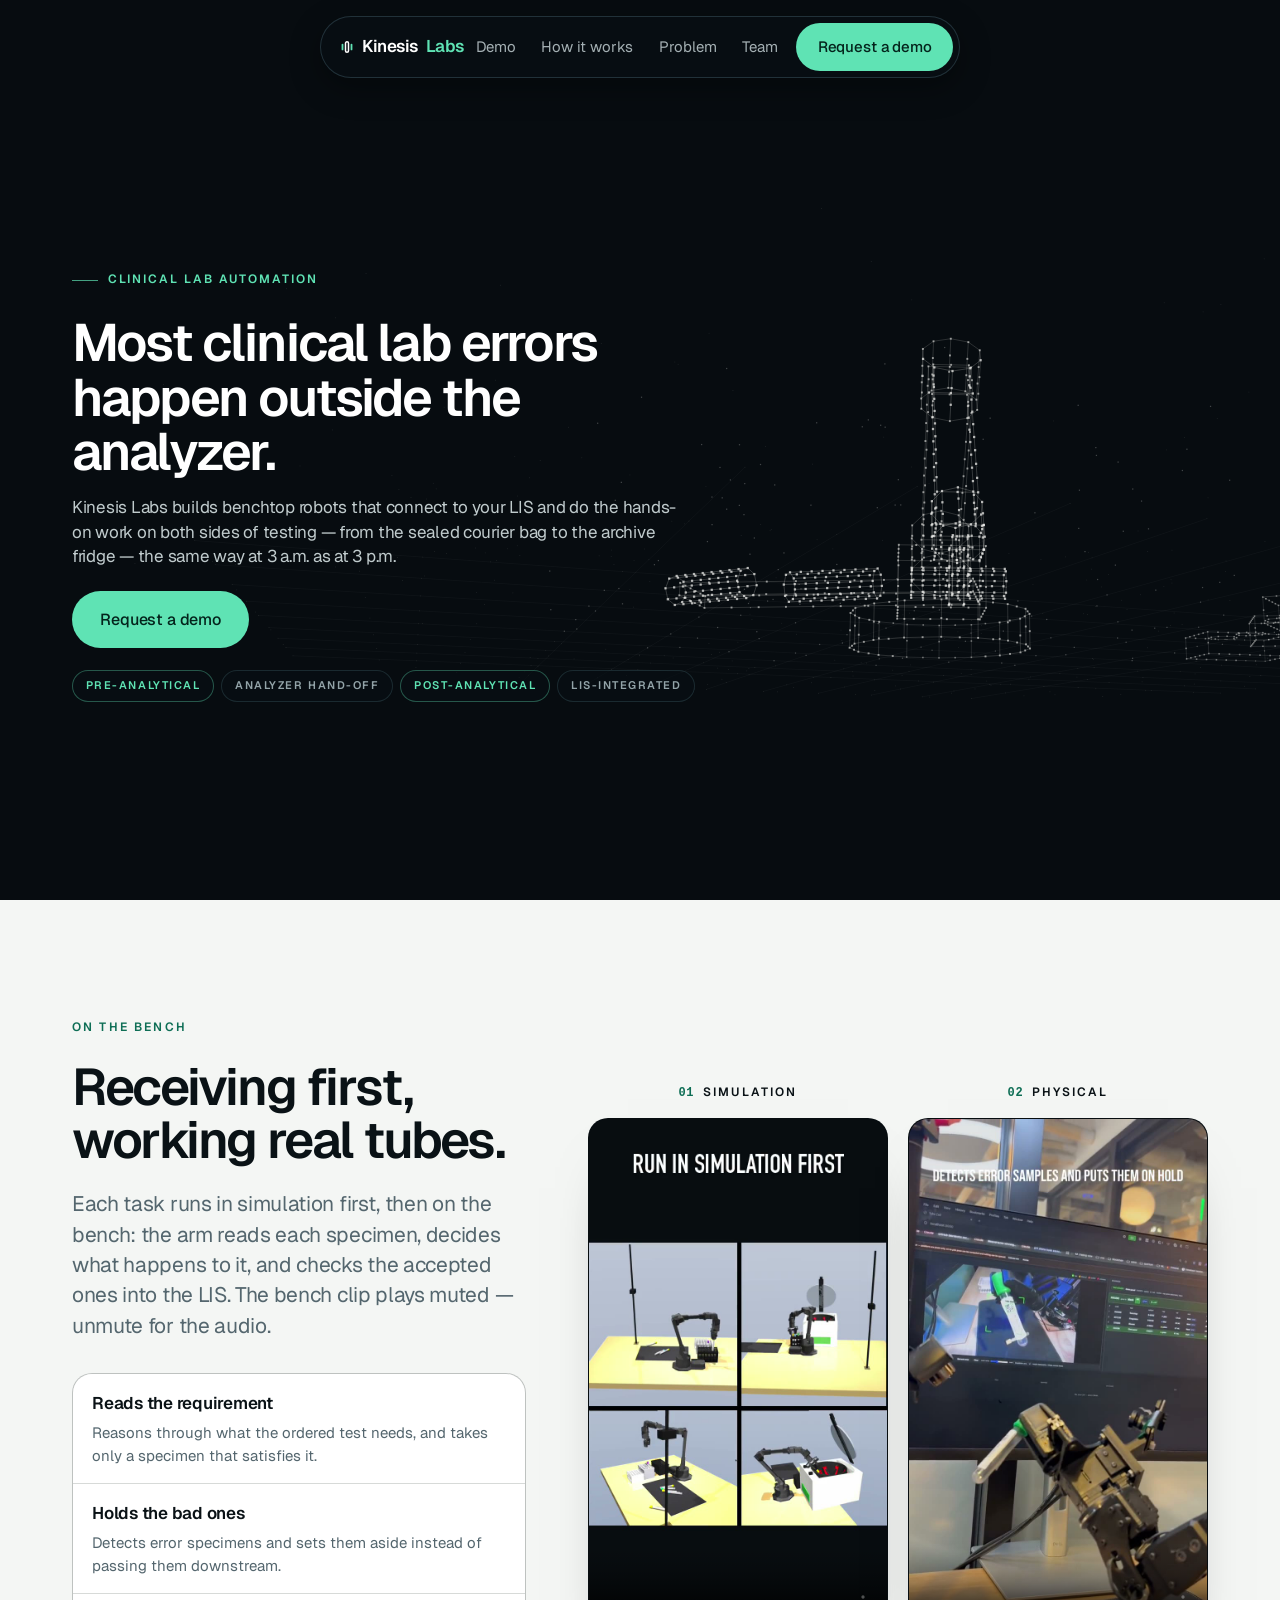
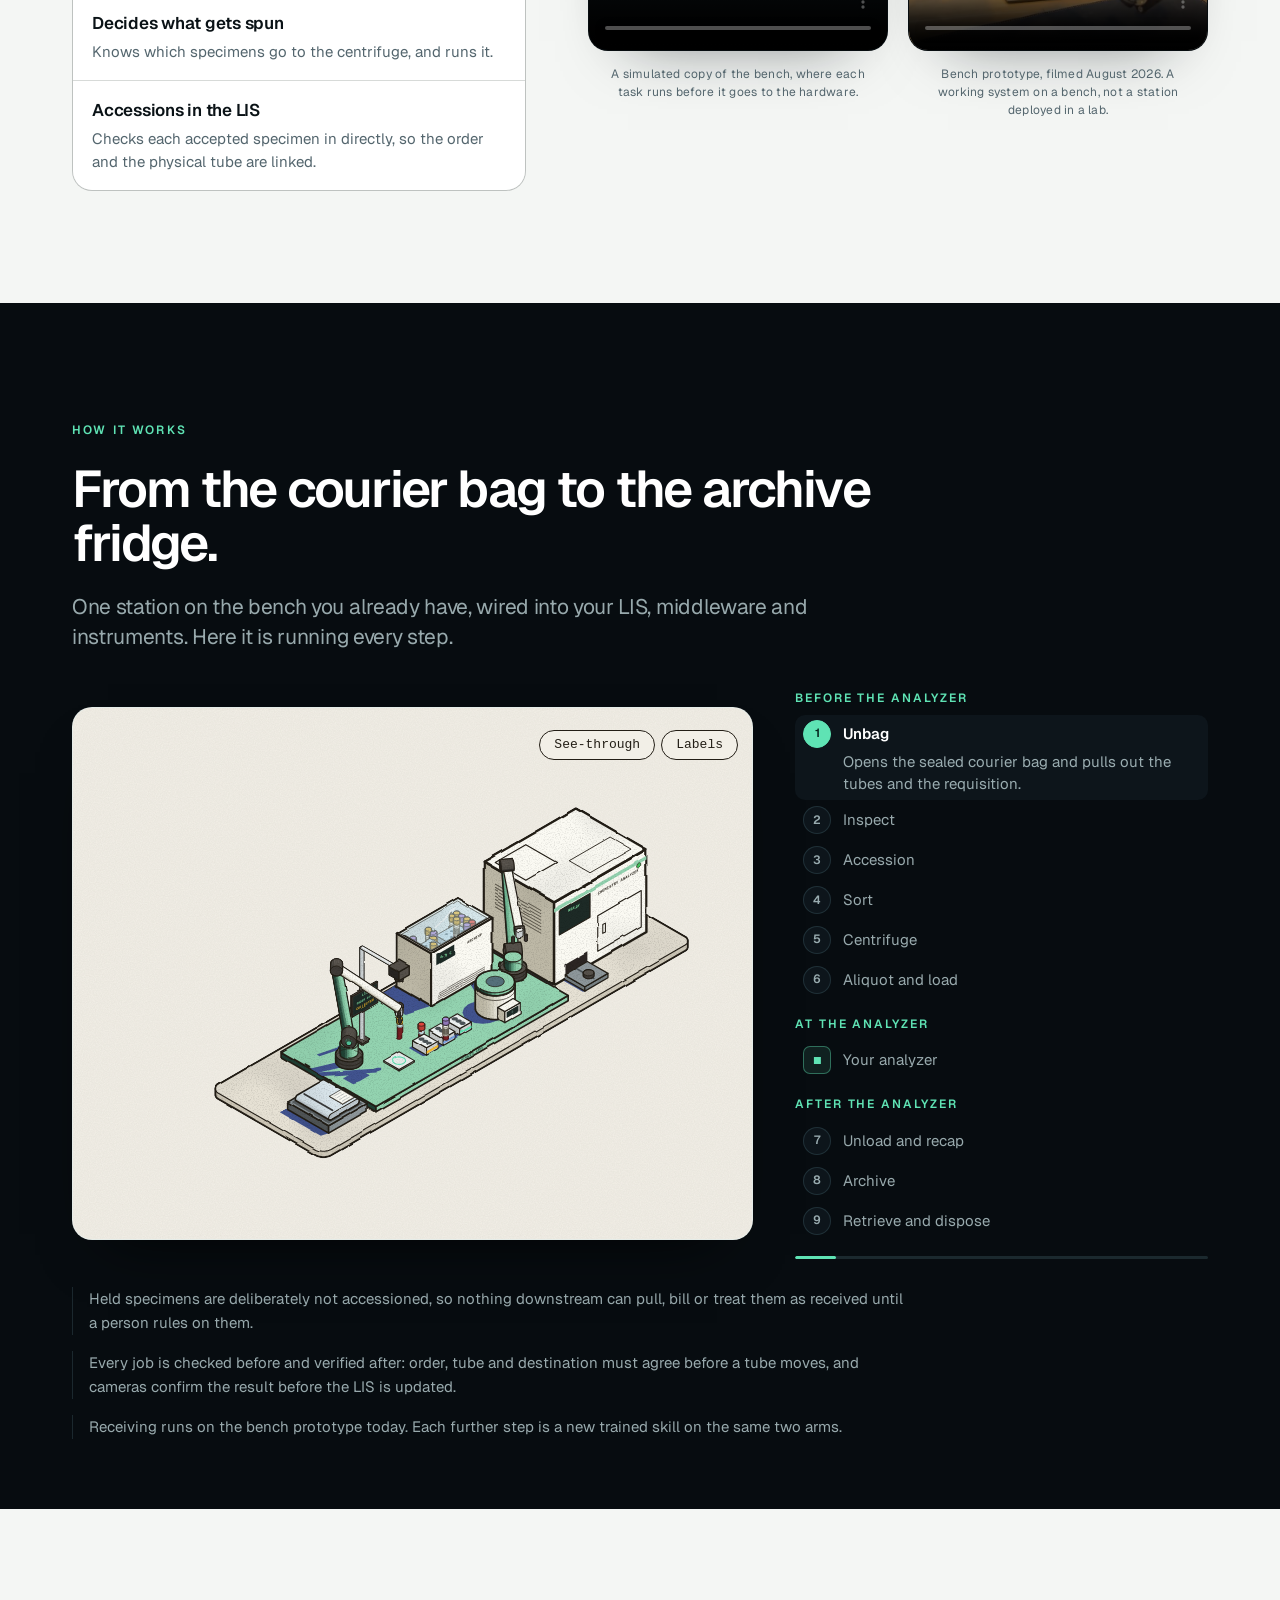
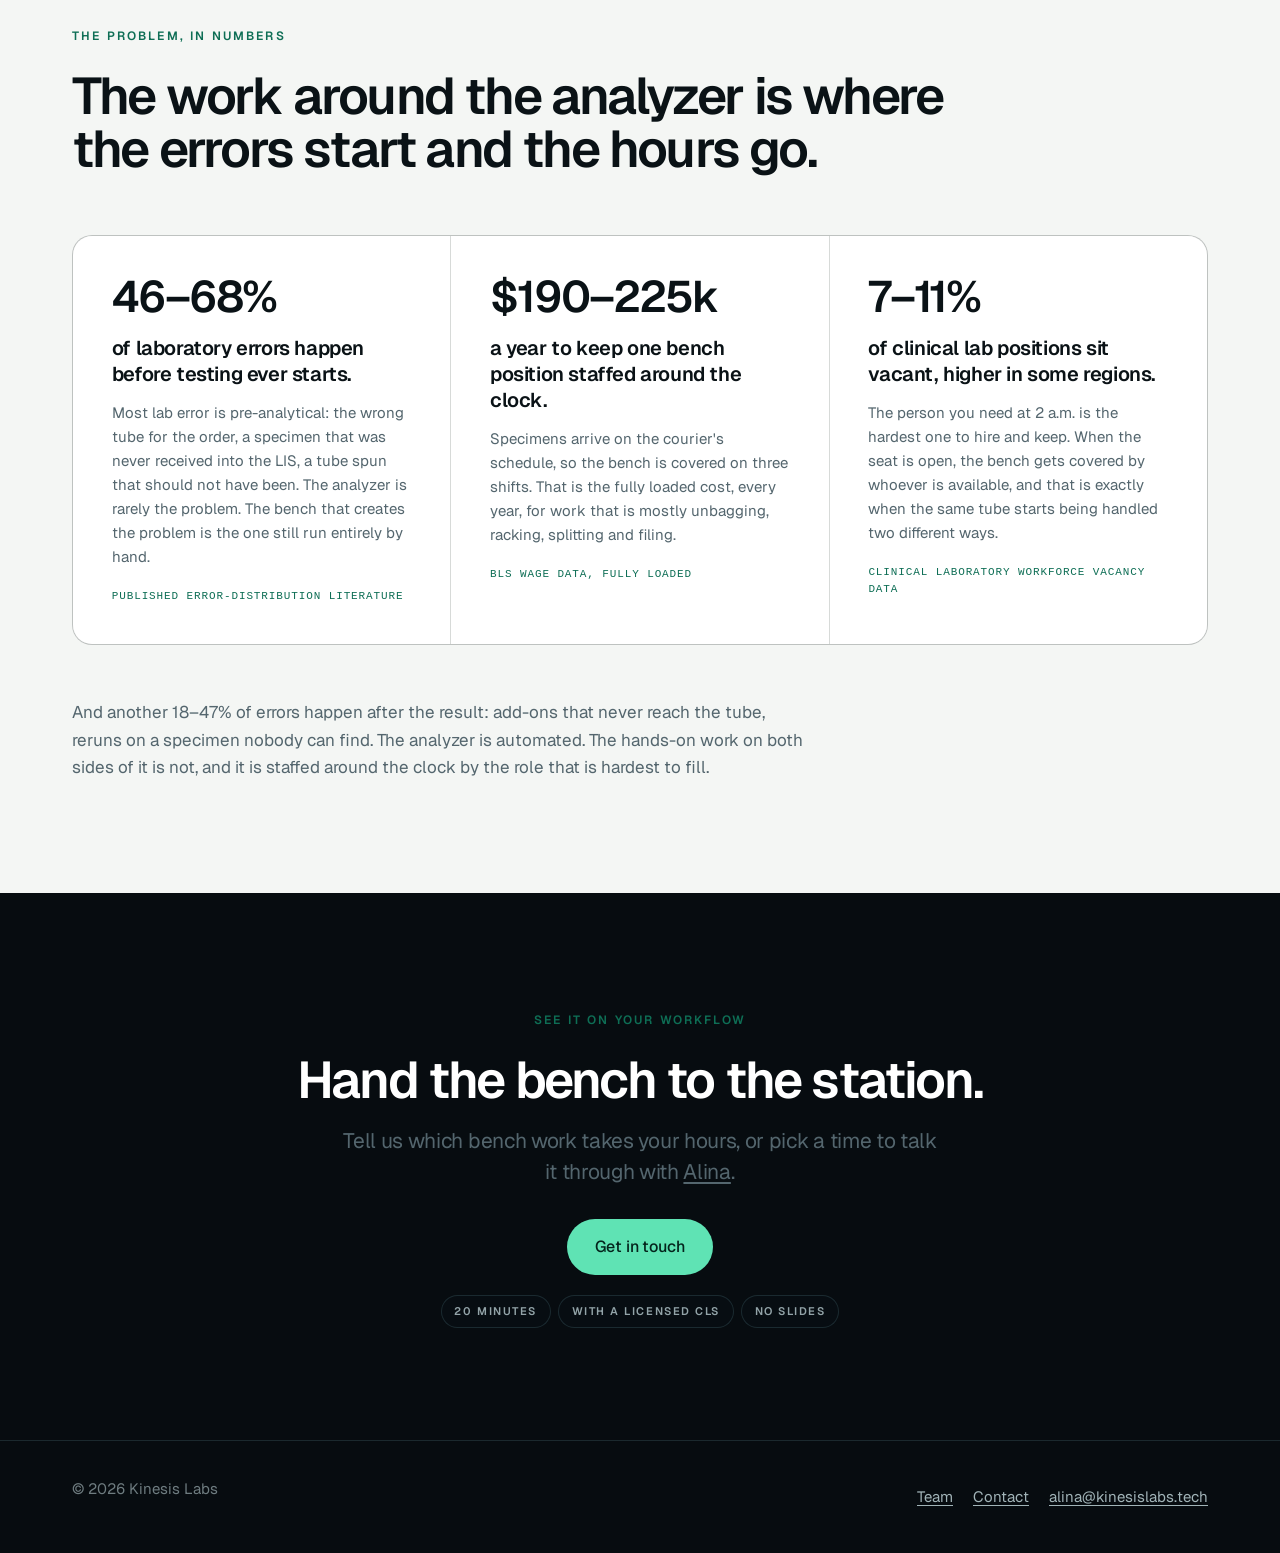
==== index.html @ bb9045fe "Alternate black and white: Demo on white, How it works on black with dark step track and list Co-Aut" ====
<!doctype html>
<html lang="en">
<head>
<meta charset="utf-8">
<meta name="viewport" content="width=device-width, initial-scale=1">
<title>Kinesis Labs — clinical lab automation, before and after the analyzer</title>
<meta name="description" content="Benchtop robots that connect to your LIS and do the hands-on work before and after the analyzer, from the courier bag to the archive fridge.">
<link rel="preconnect" href="https://fonts.googleapis.com">
<link rel="preconnect" href="https://fonts.gstatic.com" crossorigin>
<link rel="icon" href="assets/favicon.svg" type="image/svg+xml">
<link rel="canonical" href="https://kinesislabs.tech/">
<meta name="robots" content="index,follow,max-image-preview:large">
<meta name="theme-color" content="#070C10">
<meta property="og:type" content="website">
<meta property="og:site_name" content="Kinesis Labs">
<meta property="og:locale" content="en_US">
<meta property="og:url" content="https://kinesislabs.tech/">
<meta property="og:title" content="Kinesis Labs — clinical lab automation, before and after the analyzer">
<meta property="og:description" content="Benchtop robots that connect to your LIS and do the hands-on work before and after the analyzer, from the courier bag to the archive fridge.">
<meta property="og:image" content="https://kinesislabs.tech/assets/og-image.png">
<meta property="og:image:width" content="1200">
<meta property="og:image:height" content="630">
<meta property="og:image:alt" content="Kinesis Labs — most clinical lab errors happen before the analyzer">
<meta name="twitter:card" content="summary_large_image">
<meta name="twitter:title" content="Kinesis Labs — clinical lab automation, before and after the analyzer">
<meta name="twitter:description" content="Benchtop robots that connect to your LIS and do the hands-on work before and after the analyzer, from the courier bag to the archive fridge.">
<meta name="twitter:image" content="https://kinesislabs.tech/assets/og-image.png">
<link rel="apple-touch-icon" href="assets/icon-512.png">
<link rel="stylesheet" href="https://fonts.googleapis.com/css2?family=Geist:wght@400;500;600;700&family=Inter:wght@400;500;600&display=swap">
<link rel="stylesheet" href="assets/site.css?v=55">
<script type="application/ld+json">
{
  "@context": "https://schema.org",
  "@graph": [
    {
      "@type": "Organization",
      "@id": "https://kinesislabs.tech/#organization",
      "name": "Kinesis Labs",
      "url": "https://kinesislabs.tech/",
      "logo": {
        "@type": "ImageObject",
        "url": "https://kinesislabs.tech/assets/icon-512.png",
        "width": 512,
        "height": 512
      },
      "email": "alina@kinesislabs.tech",
      "description": "Kinesis Labs builds benchtop robots that connect to a clinical lab's LIS and automate the pre-analytical and post-analytical work around testing.",
      "knowsAbout": [
        "clinical laboratory automation",
        "specimen receiving",
        "pre-analytical automation",
        "post-analytical automation",
        "pre-analytical error",
        "laboratory robotics"
      ]
    },
    {
      "@type": "WebSite",
      "@id": "https://kinesislabs.tech/#website",
      "url": "https://kinesislabs.tech/",
      "name": "Kinesis Labs",
      "inLanguage": "en",
      "publisher": {
        "@id": "https://kinesislabs.tech/#organization"
      }
    },
    {
      "@type": "Service",
      "name": "Clinical lab bench automation",
      "serviceType": "Clinical laboratory automation",
      "provider": {
        "@id": "https://kinesislabs.tech/#organization"
      },
      "description": "A benchtop station that receives, inspects, accessions, sorts, spins and aliquots specimens before testing, and unloads, recaps, archives and retrieves them after it."
    }
  ]
}
</script>
</head>
<body>
<a class="skip" href="#main">Skip to main content</a>

<nav class="nav" aria-label="Main navigation">
  <a class="mark" href="#top">
    <svg class="glyph" viewBox="0 0 16 16" aria-hidden="true"><rect x="6.5" y="2.8" width="3" height="10.4" rx="1.5" fill="none" stroke="currentColor" stroke-width="1.5"/><path d="M3.5 5.6v4.8M12.5 5.6v4.8" stroke="#5FE3B4" stroke-width="1.8" stroke-linecap="round"/></svg>
    <b>Kinesis</b><span>Labs</span>
  </a>
  <span class="nav-links">
    <a href="#demo">Demo</a>
    <a href="#station">How it works</a>
    <a href="#problem">Problem</a>
    <a href="team.html">Team</a>
  </span>
  <a class="btn btn--mint" href="contact.html">Request a demo</a>
</nav>

<canvas id="mesh" class="page-mesh" aria-hidden="true"></canvas>
<canvas id="mesh-front" class="page-mesh-front" aria-hidden="true"></canvas>

<main id="main">

<!-- Hero -->
<section class="hero" id="top" aria-labelledby="hero-h" data-mesh="0.78 0.47 1.00 1.00">
  <div class="hero-stage">
  <div class="wrap hero-grid">
   <div class="hero-copy">
    <p class="eyebrow">Clinical lab automation</p>
    <h1 id="hero-h">Most clinical lab errors happen outside the analyzer.</h1>
    <p class="lead">Kinesis Labs builds benchtop robots that connect to your LIS and do the hands-on work on both sides of testing &mdash; from the sealed courier bag to the archive fridge &mdash; the same way at 3 a.m. as at 3 p.m.</p>
    <div class="hero-actions">
      <a class="btn btn--mint btn--lg" href="contact.html">Request a demo</a>
    </div>
    <ul class="chips" aria-label="What the station covers">
      <li class="chip--on">Pre-analytical</li>
      <li>Analyzer hand-off</li>
      <li class="chip--on">Post-analytical</li>
      <li>LIS-integrated</li>
    </ul>
   </div>
  </div>
  </div>
</section>

<!-- Bench demo -->
<section class="sec" id="demo" aria-labelledby="demo-h" data-mesh="0.52 0.88 0.55 0">
  <div class="wrap demo-grid">
    <div class="demo-copy">
      <p class="label">On the bench</p>
      <h2 id="demo-h">Receiving first, working real tubes.</h2>
      <p class="lead">Each task runs in simulation first, then on the bench: the arm reads each specimen, decides what happens to it, and checks the accepted ones into the LIS. The bench clip plays muted &mdash; unmute for the audio.</p>
      <ul class="demo-list">
        <li><b>Reads the requirement</b><span>Reasons through what the ordered test needs, and takes only a specimen that satisfies it.</span></li>
        <li><b>Holds the bad ones</b><span>Detects error specimens and sets them aside instead of passing them downstream.</span></li>
        <li><b>Decides what gets spun</b><span>Knows which specimens go to the centrifuge, and runs it.</span></li>
        <li><b>Accessions in the LIS</b><span>Checks each accepted specimen in directly, so the order and the physical tube are linked.</span></li>
      </ul>
    </div>
    <div class="demo-pair">
      <figure class="demo-video">
        <p class="demo-step"><span>01</span>Simulation</p>
        <video controls autoplay muted loop playsinline preload="metadata"
               poster="assets/sim-demo-poster.jpg"
               aria-label="The receiving task running in simulation, seen from four camera angles">
          <source src="assets/sim-demo.mp4" type="video/mp4">
          Your browser does not support embedded video.
        </video>
        <figcaption>A simulated copy of the bench, where each task runs before it goes to the hardware.</figcaption>
      </figure>
      <figure class="demo-video">
        <p class="demo-step"><span>02</span>Physical</p>
        <video controls autoplay muted loop playsinline preload="metadata"
               poster="assets/sample-receipt-poster.jpg"
               aria-label="Bench demonstration of the receiving prototype handling blood tubes">
          <source src="assets/sample-receipt-demo.mp4?v=2" type="video/mp4">
          Your browser does not support embedded video.
        </video>
        <figcaption>Bench prototype, filmed August 2026. A working system on a bench, not a station deployed in a lab.</figcaption>
      </figure>
    </div>
  </div>
</section>

<!-- How it works: the bench animation plays every step by itself, and the step list beside it follows. -->
<section class="sec dark how" id="station" aria-labelledby="station-h" data-mesh="0.52 0.92 0.5 0">
  <div class="wrap">
    <div class="head">
      <p class="label">How it works</p>
      <h2 id="station-h">From the courier bag to the archive fridge.</h2>
      <p class="lead">One station on the bench you already have, wired into your LIS, middleware and instruments. Here it is running every step.</p>
    </div>
  </div>
  <div class="how-run">
    <div class="how-stick">
      <div class="wrap how-grid">
        <div class="how-left">
        <div class="twin-frame">
          <iframe src="twin.html?embed=scroll&amp;v=15" scrolling="no" title="Animated clinical bench: the station working one tube through every step"></iframe>
        </div>
        <div class="jt">
          <div class="jt-phases" aria-hidden="true"><span class="jt-ph-pre">Before the analyzer</span><span class="jt-ph-an">Analyzer</span><span class="jt-ph-post">After</span></div>
          <div class="jt-rail">
            <ol class="jt-track">
              <li class="jt-step" data-phase="Before the analyzer" data-n="1"><button type="button"><span class="jt-dot">1</span><span class="jt-name">Unbag</span></button><span class="jt-desc" hidden>Opens the sealed courier bag and pulls out the tubes and the requisition.</span></li>
              <li class="jt-step" data-phase="Before the analyzer" data-n="2"><button type="button"><span class="jt-dot">2</span><span class="jt-name">Inspect</span></button><span class="jt-desc" hidden>Reads label, tube type, fill and integrity, and flags any conflict with the order.</span></li>
              <li class="jt-step" data-phase="Before the analyzer" data-n="3"><button type="button"><span class="jt-dot">3</span><span class="jt-name">Accession</span></button><span class="jt-desc" hidden>Checks each accepted tube into the LIS, linked to its order.</span></li>
              <li class="jt-step" data-phase="Before the analyzer" data-n="4"><button type="button"><span class="jt-dot">4</span><span class="jt-name">Sort</span></button><span class="jt-desc" hidden>Routes to spin, no-spin or hold. Held tubes wait for a person.</span></li>
              <li class="jt-step" data-phase="Before the analyzer" data-n="5"><button type="button"><span class="jt-dot">5</span><span class="jt-name">Centrifuge</span></button><span class="jt-desc" hidden>Balances the rack, runs the right protocol, unloads when it stops.</span></li>
              <li class="jt-step" data-phase="Before the analyzer" data-n="6"><button type="button"><span class="jt-dot">6</span><span class="jt-name">Aliquot and load</span></button><span class="jt-desc" hidden>Decaps, splits primaries into labelled daughter tubes and loads analyzer racks.</span></li>
              <li class="jt-step jt-hub" data-phase="At the analyzer" data-n=""><button type="button"><span class="jt-dot"><svg viewBox="0 0 20 20" aria-hidden="true"><rect x="3" y="4" width="14" height="12" rx="2.5" fill="none" stroke="currentColor" stroke-width="1.6"/><path d="M6.5 8v4M10 8v4M13.5 8v4" stroke="currentColor" stroke-width="1.6" stroke-linecap="round"/></svg></span><span class="jt-name">Your analyzer</span></button><span class="jt-desc" hidden>Stays exactly as it is. Loaded in the order your middleware expects.</span></li>
              <li class="jt-step" data-phase="After the analyzer" data-n="7"><button type="button"><span class="jt-dot">7</span><span class="jt-name">Unload and recap</span></button><span class="jt-desc" hidden>Pulls racks the moment results release and closes every tube.</span></li>
              <li class="jt-step" data-phase="After the analyzer" data-n="8"><button type="button"><span class="jt-dot">8</span><span class="jt-name">Archive</span></button><span class="jt-desc" hidden>Stores each tube in indexed fridge racks, its position written to the LIS.</span></li>
              <li class="jt-step" data-phase="After the analyzer" data-n="9"><button type="button"><span class="jt-dot">9</span><span class="jt-name">Retrieve and dispose</span></button><span class="jt-desc" hidden>Finds any tube for an add-on or rerun, and clears expired ones by policy.</span></li>
            </ol>
            <span class="jt-tube" aria-hidden="true"></span>
          </div>
          <p class="jt-cap" aria-live="polite"><span class="jt-cap-k"></span><span class="jt-cap-t"></span><span class="jt-cap-d"></span></p>
        </div>
        </div>
        <div class="how-steps">
          <ol class="sl">
            <li class="sl-label">Before the analyzer</li>
            <li class="sl-step"><button type="button"><span class="sl-n">1</span><span class="sl-name">Unbag</span><span class="sl-desc">Opens the sealed courier bag and pulls out the tubes and the requisition.</span></button></li>
            <li class="sl-step"><button type="button"><span class="sl-n">2</span><span class="sl-name">Inspect</span><span class="sl-desc">Reads label, tube type, fill and integrity, and flags any conflict with the order.</span></button></li>
            <li class="sl-step"><button type="button"><span class="sl-n">3</span><span class="sl-name">Accession</span><span class="sl-desc">Checks each accepted tube into the LIS, linked to its order.</span></button></li>
            <li class="sl-step"><button type="button"><span class="sl-n">4</span><span class="sl-name">Sort</span><span class="sl-desc">Routes to spin, no-spin or hold. Held tubes wait for a person.</span></button></li>
            <li class="sl-step"><button type="button"><span class="sl-n">5</span><span class="sl-name">Centrifuge</span><span class="sl-desc">Balances the rack, runs the right protocol, unloads when it stops.</span></button></li>
            <li class="sl-step"><button type="button"><span class="sl-n">6</span><span class="sl-name">Aliquot and load</span><span class="sl-desc">Decaps, splits primaries into labelled daughter tubes and loads analyzer racks.</span></button></li>
            <li class="sl-label">At the analyzer</li>
            <li class="sl-step sl-hub"><button type="button"><span class="sl-n">&#9632;</span><span class="sl-name">Your analyzer</span><span class="sl-desc">Stays exactly as it is. Loaded in the order your middleware expects.</span></button></li>
            <li class="sl-label">After the analyzer</li>
            <li class="sl-step"><button type="button"><span class="sl-n">7</span><span class="sl-name">Unload and recap</span><span class="sl-desc">Pulls racks the moment results release and closes every tube.</span></button></li>
            <li class="sl-step"><button type="button"><span class="sl-n">8</span><span class="sl-name">Archive</span><span class="sl-desc">Stores each tube in indexed fridge racks, its position written to the LIS.</span></button></li>
            <li class="sl-step"><button type="button"><span class="sl-n">9</span><span class="sl-name">Retrieve and dispose</span><span class="sl-desc">Finds any tube for an add-on or rerun, and clears expired ones by policy.</span></button></li>
          </ol>
          <div class="how-bar" aria-hidden="true"><i></i></div>
        </div>
      </div>
    </div>
  </div>
  <div class="wrap how-after">
    <div class="notes">
      <p>Held specimens are deliberately not accessioned, so nothing downstream can pull, bill or treat them as received until a person rules on them.</p>
      <p>Every job is checked before and verified after: order, tube and destination must agree before a tube moves, and cameras confirm the result before the LIS is updated.</p>
      <p>Receiving runs on the bench prototype today. Each further step is a new trained skill on the same two arms.</p>
    </div>
  </div>
</section>

<!-- 1. The problem, in numbers -->
<section class="sec" id="problem" aria-labelledby="problem-h" data-mesh="0.78 0.40 0.65 0.60">
  <div class="wrap">
    <div class="head">
      <p class="label">The problem, in numbers</p>
      <h2 id="problem-h">The work around the analyzer is where the errors start and the hours go.</h2>
    </div>

    <dl class="stats">
      <div class="stat">
        <dt>46&ndash;68%</dt>
        <dd>
          <p class="means">of laboratory errors happen before testing ever starts.</p>
          <p class="why">Most lab error is pre-analytical: the wrong tube for the order, a specimen that was never received into the LIS, a tube spun that should not have been. The analyzer is rarely the problem. The bench that creates the problem is the one still run entirely by hand.</p>
          <span class="src">Published error-distribution literature</span>
        </dd>
      </div>
      <div class="stat">
        <dt>$190&ndash;225k</dt>
        <dd>
          <p class="means">a year to keep one bench position staffed around the clock.</p>
          <p class="why">Specimens arrive on the courier's schedule, so the bench is covered on three shifts. That is the fully loaded cost, every year, for work that is mostly unbagging, racking, splitting and filing.</p>
          <span class="src">BLS wage data, fully loaded</span>
        </dd>
      </div>
      <div class="stat">
        <dt>7&ndash;11%</dt>
        <dd>
          <p class="means">of clinical lab positions sit vacant, higher in some regions.</p>
          <p class="why">The person you need at 2 a.m. is the hardest one to hire and keep. When the seat is open, the bench gets covered by whoever is available, and that is exactly when the same tube starts being handled two different ways.</p>
          <span class="src">Clinical laboratory workforce vacancy data</span>
        </dd>
      </div>
    </dl>

    <div class="stats-prose">
      <p>And another 18&ndash;47% of errors happen after the result: add-ons that never reach the tube, reruns on a specimen nobody can find. The analyzer is automated. The hands-on work on both sides of it is not, and it is staffed around the clock by the role that is hardest to fill.</p>
    </div>
  </div>
</section>

<!-- Closing CTA -->
<section class="sec cta" id="contact" aria-labelledby="cta-h" data-mesh="0.88 0.72 0.55 0.40">
  <div class="wrap">
    <p class="label">See it on your workflow</p>
    <h2 id="cta-h">Hand the bench to the station.</h2>
    <p class="lead" style="margin:1.25rem auto 0;max-width:38rem">Tell us which bench work takes your hours, or pick a time to talk it through with <a href="team.html">Alina</a>.</p>
    <a class="btn btn--mint btn--lg" href="contact.html">Get in touch</a>
    <ul class="chips chips--center" aria-label="What the call is">
      <li>20 minutes</li>
      <li>With a licensed CLS</li>
      <li>No slides</li>
    </ul>
  </div>
</section>

</main>

<footer class="foot" data-mesh="0.88 0.72 0.55 0.40">
  <div class="wrap">
    <p>&copy; 2026 Kinesis Labs</p>
    <p class="foot-links"><a href="team.html">Team</a><a href="contact.html">Contact</a><a href="mailto:alina@kinesislabs.tech">alina@kinesislabs.tech</a></p>
  </div>
</footer>

<script>
/* Background animation: a wireframe receiving station, drawn on canvas.
 *
 * No dependencies and no build step, same as the rest of this file. A small 3D
 * renderer draws the arm as a point cloud and runs one pick-and-place cycle per
 * tube: lift it off the input tray, stand it upright, seat it in the spin,
 * no-spin or hold rack.
 *
 * Scrubbed by scroll, over the whole document, so the machine keeps working the
 * length of the page. Drag back up and the station runs in reverse and un-seats
 * the tubes.
 *
 * It sits BEHIND the page. That is not incidental: body is ink and the
 * ink-coloured sections are transparent, so the machine shows through them, while
 * a paper section paints straight over it. It is therefore structurally unable to
 * land on the demo video or a paragraph of body copy. See the README before
 * making a light section transparent.
 *
 * Where it sits in each section is markup, not code -- see data-mesh and
 * placement() below.
 *
 * The arm runs on inverse kinematics rather than hand-keyed joint angles. The
 * cycle is written as a path of tool-tip targets and the joints are solved to
 * hit them, which is what lets a tube be grasped and released without a jump:
 * at the grasp frame the gripper is exactly on the tube by construction, so
 * parenting it to the wrist is seamless.
 */
(function () {
  'use strict';

  var cv = document.getElementById('mesh');
  if (!cv || !cv.getContext) return;
  var ctx = cv.getContext('2d');

  /* A second canvas, in front of the page. The one behind can only be seen
     through the ink sections; a paper section paints over it. So the paper
     sections get the machine drawn on top instead, in dark ink and far fainter
     -- a watermark rather than a subject, which is the only way it can sit over
     body copy without being in the way. Clipped to those sections exactly, so
     nothing of it strays onto an ink one. */
  var cvF = document.getElementById('mesh-front');
  var ctxF = cvF && cvF.getContext ? cvF.getContext('2d') : null;
  var tgt = ctx;                      // which context the paint helpers write to
  var reduce = window.matchMedia('(prefers-reduced-motion: reduce)').matches;

  var W = 0, H = 0, DPR = 1;

  /* ---------------------------------------------------------------- matrices
   * Row-major 4x4, translation in the last column. p' = M p.
   */
  function mul(a, b) {
    var o = new Array(16), r, c, a0, a1, a2, a3;
    for (r = 0; r < 4; r++) {
      a0 = a[r * 4]; a1 = a[r * 4 + 1]; a2 = a[r * 4 + 2]; a3 = a[r * 4 + 3];
      for (c = 0; c < 4; c++) o[r * 4 + c] = a0 * b[c] + a1 * b[4 + c] + a2 * b[8 + c] + a3 * b[12 + c];
    }
    return o;
  }
  function ident() { return [1,0,0,0, 0,1,0,0, 0,0,1,0, 0,0,0,1]; }
  function tr(x, y, z) { return [1,0,0,x, 0,1,0,y, 0,0,1,z, 0,0,0,1]; }
  function rx(a) { var s = Math.sin(a), c = Math.cos(a); return [1,0,0,0, 0,c,-s,0, 0,s,c,0, 0,0,0,1]; }
  function ry(a) { var s = Math.sin(a), c = Math.cos(a); return [c,0,s,0, 0,1,0,0, -s,0,c,0, 0,0,0,1]; }
  function rz(a) { var s = Math.sin(a), c = Math.cos(a); return [c,-s,0,0, s,c,0,0, 0,0,1,0, 0,0,0,1]; }

  function clamp(v, a, b) { return v < a ? a : (v > b ? b : v); }
  function lerp(a, b, t) { return a + (b - a) * t; }
  function smooth(t) { return t * t * (3 - 2 * t); }

  /* -------------------------------------------------------------- primitives */
  function box(w, h, d, oy) {
    oy = oy || 0;
    var x = w / 2, z = d / 2, y0 = oy, y1 = oy + h;
    return {
      v: [[-x,y0,-z],[x,y0,-z],[x,y0,z],[-x,y0,z],[-x,y1,-z],[x,y1,-z],[x,y1,z],[-x,y1,z]],
      e: [[0,1],[1,2],[2,3],[3,0],[4,5],[5,6],[6,7],[7,4],[0,4],[1,5],[2,6],[3,7]]
    };
  }
  // Ring-and-rail cylinder. axis 'y' grows along +Y from oy; 'x' along +X.
  function cyl(r, h, seg, oy, axis) {
    oy = oy || 0;
    var v = [], e = [], i, a, c, s;
    for (i = 0; i < seg; i++) {
      a = i / seg * Math.PI * 2; c = Math.cos(a) * r; s = Math.sin(a) * r;
      if (axis === 'x') { v.push([oy, c, s], [oy + h, c, s]); }
      else { v.push([c, oy, s], [c, oy + h, s]); }
    }
    for (i = 0; i < seg; i++) {
      var p = i * 2, q = ((i + 1) % seg) * 2;
      e.push([p, q], [p + 1, q + 1], [p, p + 1]);
    }
    return { v: v, e: e };
  }
  function ring(r, seg, y) {
    var v = [], e = [], i;
    for (i = 0; i < seg; i++) {
      var a = i / seg * Math.PI * 2;
      v.push([Math.cos(a) * r, y, Math.sin(a) * r]);
      e.push([i, (i + 1) % seg]);
    }
    return { v: v, e: e };
  }

  /* ------------------------------------------------------------------ scene */
  var NODES = [], EDGES = [];

  function addGeom(g, part, dens) {
    var base = NODES.length, i, k;
    for (i = 0; i < g.v.length; i++) NODES.push({ x: g.v[i][0], y: g.v[i][1], z: g.v[i][2], p: part });
    for (i = 0; i < g.e.length; i++) {
      var a = g.e[i][0], b = g.e[i][1];
      EDGES.push(base + a, base + b);
      var va = g.v[a], vb = g.v[b];
      var L = Math.sqrt((vb[0]-va[0])*(vb[0]-va[0]) + (vb[1]-va[1])*(vb[1]-va[1]) + (vb[2]-va[2])*(vb[2]-va[2]));
      var n = clamp(Math.round(L * dens) - 1, 0, 9);
      for (k = 1; k <= n; k++) {
        var t = k / (n + 1);
        NODES.push({
          x: va[0] + (vb[0]-va[0]) * t,
          y: va[1] + (vb[1]-va[1]) * t,
          z: va[2] + (vb[2]-va[2]) * t,
          p: part
        });
      }
    }
  }
  function bake(dst, g, m) {
    var off = dst.v.length, i;
    for (i = 0; i < g.v.length; i++) {
      var x = g.v[i][0], y = g.v[i][1], z = g.v[i][2];
      dst.v.push([m[0]*x + m[1]*y + m[2]*z + m[3],
                  m[4]*x + m[5]*y + m[6]*z + m[7],
                  m[8]*x + m[9]*y + m[10]*z + m[11]]);
    }
    for (i = 0; i < g.e.length; i++) dst.e.push([off + g.e[i][0], off + g.e[i][1]]);
  }

  /* Link lengths. The bench surface is y = 0. */
  var BASE_H = 0.17, SHOULDER_H = 0.30, L1 = 1.08, L2 = 0.88, WRIST = 0.20;
  var TOOL = 0.15, FINGER_L = 0.21;
  var TUBE_L = 0.34, TUBE_R = 0.055;
  var SEAT_Y = 0.11;

  /* The tool frame's rotation is just ry(j1) -- the wrist cancels j2+j3 -- so a
     roll of j6 about the tool's X puts the tube's axis at
     (sin j1 cos j6, -sin j6, cos j1 cos j6).  j6 = 0 leaves it flat as grasped;
     STAND puts it upright, which is how it goes into a rack. */
  var STAND = -Math.PI / 2;

  /* Parts
   *   0 bench grid + dust     1 base        2 shoulder    3 upper arm
   *   4 forearm               5 wrist link  6 gripper     7,8 fingers
   *   9 fixtures (tray, racks)            10..12 the three tubes
   */
  var P_WORLD = 0, P_FIX = 9, P_TUBE0 = 10, N_TUBES = 3;

  addGeom(cyl(0.44, BASE_H, 16), 1, 9);
  addGeom(box(0.40, SHOULDER_H, 0.42), 2, 11);
  addGeom(cyl(0.15, 0.30, 10, -0.15, 'x'), 3, 12);
  addGeom(box(0.19, L1, 0.19), 3, 11);
  addGeom(cyl(0.13, 0.26, 10, -0.13, 'x'), 4, 12);
  addGeom(box(0.155, L2, 0.155), 4, 11);
  addGeom(cyl(0.10, WRIST, 10), 5, 13);
  addGeom(box(0.20, 0.09, 0.17, -0.045), 6, 13);
  addGeom(box(0.034, FINGER_L, 0.055), 7, 14);
  addGeom(box(0.034, FINGER_L, 0.055), 8, 14);

  /* Bench: a hairline grid that dissolves outward. */
  (function () {
    var R = 2.9, STEP = 0.4, v = [], e = [], i, n;
    for (i = -R; i <= R + 1e-6; i += STEP) {
      n = v.length;
      v.push([i, 0, -R], [i, 0, R], [-R, 0, i], [R, 0, i]);
      e.push([n, n + 1], [n + 2, n + 3]);
    }
    addGeom({ v: v, e: e }, P_WORLD, 2.6);
  })();

  /* The tubes arrive lying flat on the input tray. A tube's resting yaw is not
     arbitrary: at the grasp frame the fingers close across the arm's working
     plane, so the tube has to lie perpendicular to it. */
  var TUBES = [];
  var FEED = [[-0.55, 1.45], [-0.95, 1.22], [-1.35, 1.00]];
  for (var ti = 0; ti < N_TUBES; ti++) {
    var tx = FEED[ti][0], tz = FEED[ti][1];
    TUBES.push({
      x: tx, z: tz,
      rest: mul(tr(tx, TUBE_R, tz), ry(Math.atan2(-tz, tx) - Math.PI / 2)),
      state: 0,          /* 0 on the tray, 1 in the gripper, 2 seated */
      seated: null,      /* where it ends up; derived, never accumulated */
      graspAt: 0, releaseAt: 0
    });
    addGeom(cyl(TUBE_R, TUBE_L, 8, -TUBE_L / 2, 'x'), P_TUBE0 + ti, 24);
  }

  /* One rack per destination, one tube to each: spin, no-spin, hold. */
  var RACKS = [
    { key: 'spin',   x: 1.58, z: 0.26 },
    { key: 'nospin', x: 1.46, z: 0.92 },
    { key: 'hold',   x: 1.12, z: 1.48 }
  ];
  var ROUTE = [0, 1, 2], SEAT_IX = [0, 0, 0];

  RACKS.forEach(function (r) {
    r.yaw = Math.atan2(-r.z, r.x);
    // Seats run across the rack, i.e. perpendicular to the arm's reach.
    r.seat = function (i) {
      var off = (i - 0.5) * 0.20;
      return { x: r.x + Math.sin(r.yaw) * off, z: r.z - Math.cos(r.yaw) * off };
    };
  });

  /* Where each tube ends up. Derived up front rather than frozen at the moment
     of release, so scrubbing backwards puts it back exactly where it came from.
     This has to equal the held pose at the release frame or the tube visibly
     jumps out of the gripper: held = tool * ry(-90), and the tool's rotation at
     that instant is ry(j1) * rx(STAND). */
  for (var si = 0; si < N_TUBES; si++) {
    var sst = RACKS[ROUTE[si]].seat(SEAT_IX[si]);
    TUBES[si].seat = sst;
    TUBES[si].seated = mul(mul(mul(
      tr(sst.x, SEAT_Y + TUBE_L / 2, sst.z),
      ry(Math.atan2(-sst.z, sst.x))), rx(STAND)), ry(-Math.PI / 2));
  }

  (function () {
    var fix = { v: [], e: [] }, i, j;
    // the input tray, aligned with the line the tubes arrive on
    bake(fix, box(1.05, 0.045, 0.30), mul(tr(-0.95, 0, 1.225), ry(2.629)));
    for (i = 0; i < RACKS.length; i++) {
      var r = RACKS[i];
      bake(fix, box(0.46, 0.11, 0.26), mul(tr(r.x, 0, r.z), ry(r.yaw)));
      for (j = 0; j < 2; j++) {
        var st = r.seat(j);
        bake(fix, ring(TUBE_R + 0.018, 10, 0), tr(st.x, SEAT_Y + 0.002, st.z));
      }
    }
    addGeom(fix, P_FIX, 18);
  })();

  /* Dust, so the grid reads as a bench and not a chart. */
  for (var d = 0; d < 300; d++) {
    var da = Math.random() * Math.PI * 2, dr = 0.9 + Math.random() * 2.4;
    NODES.push({ x: Math.cos(da) * dr, y: Math.random() * 0.9, z: Math.sin(da) * dr, p: P_WORLD });
  }

  /* -------------------------------------------------------- flatten to arrays */
  var N = NODES.length;
  var LX = new Float32Array(N), LY = new Float32Array(N), LZ = new Float32Array(N);
  var NP = new Uint8Array(N);
  for (var i0 = 0; i0 < N; i0++) {
    LX[i0] = NODES[i0].x; LY[i0] = NODES[i0].y; LZ[i0] = NODES[i0].z; NP[i0] = NODES[i0].p;
  }
  var EI = new Uint16Array(EDGES);
  var SX = new Float32Array(N), SY = new Float32Array(N), SA = new Float32Array(N);
  var NPARTS = P_TUBE0 + N_TUBES;
  var partM = new Array(NPARTS), MV = new Array(NPARTS);

  /* ---------------------------------------------------------------------- IK
   * The wrist roll about the link axis is unused, which keeps the chain planar
   * after the base yaw. So this is a base yaw plus a closed-form two-link solve,
   * with the wrist taking up whatever is left to hold the tool pointing down.
   */
  var SH_Y = BASE_H + SHOULDER_H, LA = L1, LB = L2 + WRIST;

  function solve(t) {
    var j1 = Math.atan2(-t.z, t.x);
    var dr = Math.sqrt(t.x * t.x + t.z * t.z);
    var dy = t.y + TOOL - SH_Y;
    var D = clamp(Math.sqrt(dr * dr + dy * dy), Math.abs(LA - LB) + 1e-3, LA + LB - 1e-3);
    var delta = Math.acos(clamp((D * D - LA * LA - LB * LB) / (2 * LA * LB), -1, 1));
    var phi1 = Math.atan2(dr, dy) - Math.atan2(LB * Math.sin(delta), LA + LB * Math.cos(delta));
    var j2 = -phi1, j3 = -delta;
    return { j1: j1, j2: j2, j3: j3, j5: -j2 - j3, j6: t.j6, g: t.g };
  }

  function chain(p) {
    var m = new Array(NPARTS), i;
    m[P_WORLD] = ident();
    m[1] = ident();
    m[P_FIX] = ident();
    m[2] = mul(tr(0, BASE_H, 0), ry(p.j1));
    m[3] = mul(mul(m[2], tr(0, SHOULDER_H, 0)), rz(p.j2));
    m[4] = mul(mul(m[3], tr(0, L1, 0)), rz(p.j3));
    m[5] = mul(m[4], tr(0, L2, 0));
    var wrist = mul(mul(m[5], tr(0, WRIST, 0)), rz(p.j5));
    // The roll pivots about the grasp point, so standing the tube up does not
    // drag it out of the fingers.
    var tool = mul(mul(wrist, tr(0, -TOOL, 0)), rx(p.j6));
    m[6] = mul(tool, tr(0, TOOL, 0));
    m[7] = mul(m[6], tr(-p.g, -FINGER_L, 0));
    m[8] = mul(m[6], tr(p.g, -FINGER_L, 0));

    for (i = 0; i < N_TUBES; i++) {
      var tb = TUBES[i];
      // Held: the tube's long axis runs along the tool's Z, across the fingers.
      m[P_TUBE0 + i] = tb.state === 1 ? mul(tool, ry(-Math.PI / 2))
                     : tb.state === 2 ? tb.seated
                     : tb.rest;
    }
    return m;
  }

  /* ---------------------------------------------------------------- the cycle
   * A flat timeline of legs, each a straight run of the tool tip. `d` is
   * relative duration, not seconds -- the whole thing is normalised and indexed
   * by scroll progress.
   */
  var OPEN = 0.115, SHUT = 0.072;
  var PARK = { x: 1.05, y: 0.70, z: -0.55, j6: 0, g: OPEN };

  function legsFor(i) {
    var tb = TUBES[i], st = tb.seat, seatY = SEAT_Y + TUBE_L / 2;
    return [
      { d: 0.85, x: tb.x, y: 0.42,   z: tb.z, j6: 0,     g: OPEN },
      { d: 0.50, x: tb.x, y: TUBE_R, z: tb.z, j6: 0,     g: OPEN },
      { d: 0.30, x: tb.x, y: TUBE_R, z: tb.z, j6: 0,     g: SHUT, grasp: true },
      { d: 0.60, x: tb.x, y: 0.50,   z: tb.z, j6: 0,     g: SHUT },
      { d: 0.95, x: st.x, y: 0.62,   z: st.z, j6: STAND, g: SHUT },
      { d: 0.65, x: st.x, y: seatY,  z: st.z, j6: STAND, g: SHUT },
      { d: 0.30, x: st.x, y: seatY,  z: st.z, j6: STAND, g: OPEN, release: true },
      { d: 0.70, x: st.x, y: 0.78,   z: st.z, j6: 0,     g: OPEN }
    ];
  }

  var TIMELINE = [], TOTAL = 0;
  (function () {
    var prev = PARK, i, j, ls, lg, seg;
    for (i = 0; i < N_TUBES; i++) {
      ls = legsFor(i);
      for (j = 0; j < ls.length; j++) {
        lg = ls[j];
        TIMELINE.push({ from: prev, to: lg, t0: TOTAL, t1: TOTAL + lg.d, tube: i,
                        grasp: !!lg.grasp, release: !!lg.release });
        TOTAL += lg.d;
        prev = lg;
      }
    }
    // settle back to the park pose, so the last frame is a clean rest
    TIMELINE.push({ from: prev, to: PARK, t0: TOTAL, t1: TOTAL + 0.9, tube: -1 });
    TOTAL += 0.9;
    for (i = 0; i < TIMELINE.length; i++) {
      seg = TIMELINE[i];
      if (seg.grasp) TUBES[seg.tube].graspAt = seg.t1;
      if (seg.release) TUBES[seg.tube].releaseAt = seg.t1;
    }
  })();

  function sampleAt(p) {
    var T = p * TOTAL, k = 0, i;
    while (k < TIMELINE.length - 1 && T > TIMELINE[k].t1) k++;
    var seg = TIMELINE[k];
    var t = smooth(clamp((T - seg.t0) / (seg.t1 - seg.t0), 0, 1));
    // Tube state is read off the timeline, never accumulated, so scrubbing
    // backwards lifts each tube back out of its rack.
    for (i = 0; i < N_TUBES; i++) {
      TUBES[i].state = T >= TUBES[i].releaseAt ? 2 : (T >= TUBES[i].graspAt ? 1 : 0);
    }
    return {
      x: lerp(seg.from.x, seg.to.x, t), y: lerp(seg.from.y, seg.to.y, t),
      z: lerp(seg.from.z, seg.to.z, t),
      j6: lerp(seg.from.j6, seg.to.j6, t), g: lerp(seg.from.g, seg.to.g, t)
    };
  }

  /* ------------------------------------------------------------------ camera */
  var cycleP = 0, camX = 0, camY = 0.86, camZ = 0;
  var plX = 0.62, plY = 0.47, plS = 1, plO = 1;

  /* The cycle runs on the whole document, so the machine is still working as you
     pass the sections further down rather than finishing in the first screen. */
  function pageProgress() {
    var d = document.documentElement;
    var runway = d.scrollHeight - window.innerHeight;
    if (runway <= 0) return 0;
    return clamp((window.pageYOffset || d.scrollTop || 0) / runway, 0, 1);
  }

  /* The paper sections. The machine is drawn over these, faintly, because the
     canvas behind the page cannot be seen through them. */
  var paperEls = [];
  function collectPaper() {
    paperEls = [].slice.call(document.querySelectorAll('.sec:not(.dark):not(.cta):not(.how)'));   // not over the live animation
  }
  function paperBands() {
    var out = [], i, r;
    for (i = 0; i < paperEls.length; i++) {
      r = paperEls[i].getBoundingClientRect();
      if (r.bottom > 0 && r.top < H && r.height > 0) out.push([r.top, r.height]);
    }
    return out;
  }

  /* Every section says where the machine should sit inside it, because one fixed
     position cannot suit a page whose columns move around: the hero is copy-left
     so the machine takes the right, the demo section is full (copy AND video) so
     it drops small and faint out of the way, the CTA is centred so it goes wide
     left. Read off data-mesh rather than hard-coded here, so moving it is a
     markup edit.
     x, y are fractions of the viewport; s scales it; o is how present it is. */
  var PLACE_DEFAULT = [0.62, 0.47, 1, 0.6];
  var placeEls = [];
  function collectPlaces() {
    placeEls = [];
    var els = document.querySelectorAll('[data-mesh]'), i, n;
    for (i = 0; i < els.length; i++) {
      n = els[i].getAttribute('data-mesh').trim().split(/\s+/).map(Number);
      if (n.length === 4 && n.every(function (v) { return v === v; })) {
        placeEls.push({ el: els[i], p: n });
      }
    }
  }

  /* Weighted by how much of the viewport each section currently fills, so the
     machine slides from one section's spot to the next across the boundary
     instead of jumping when the midpoint crosses. */
  function placement() {
    var ax = 0, ay = 0, as = 0, ao = 0, tot = 0, i, r, vis;
    for (i = 0; i < placeEls.length; i++) {
      r = placeEls[i].el.getBoundingClientRect();
      vis = Math.min(H, r.bottom) - Math.max(0, r.top);
      if (vis <= 0) continue;
      var p = placeEls[i].p;
      ax += p[0] * vis; ay += p[1] * vis; as += p[2] * vis; ao += p[3] * vis;
      tot += vis;
    }
    if (!tot) return PLACE_DEFAULT;
    return [ax / tot, ay / tot, as / tot, ao / tot];
  }

  /* ------------------------------------------------------------------ render */
  var BUCKETS = 5, paths = [], pts = [];
  var MINT = '95,227,180';
  var INK_LIGHT = '246,246,242', INK_DARK = '10,18,22';
  /* How much of the machine survives onto a paper section. Deliberately low:
     it is a watermark under the copy, not a second subject. */
  var FRONT_K = 0.20;

  /* The swell through the middle of the page, and it is meant to be a lot: the
     machine opens small on the right, then drives in until it is cropped by the
     viewport and reads as line and dot rather than as a robot, before drawing
     back out. DOLLY moves the camera in (subtracted from a radius of 6.6, so it
     is in scene units); GAIN scales the projection on top of it, and the two
     multiply -- roughly 4x through the middle. Both ride the same arc, so they
     return together and the bottom of the page looks like the top. */
  var ZOOM_DOLLY = 2.45, ZOOM_GAIN = 1.55;

  function resize() {
    DPR = Math.min(window.devicePixelRatio || 1, 2);
    W = window.innerWidth; H = window.innerHeight;
    [cv, cvF].forEach(function (c) {
      if (!c) return;
      c.width = Math.round(W * DPR); c.height = Math.round(H * DPR);
      c.style.width = W + 'px'; c.style.height = H + 'px';
      c.getContext('2d').setTransform(DPR, 0, 0, DPR, 0, 0);
    });
    draw();
  }

  function draw() {
    if (!W || !H) return;
    var t = (typeof performance !== 'undefined' ? performance.now() : Date.now()) * 0.001;

    cycleP += (pageProgress() - cycleP) * (reduce ? 1 : 0.14);
    var cp = reduce ? 0 : cycleP;       /* cycle + camera: the whole page */

    var target = sampleAt(cp);
    var pose = solve(target);
    var mats = chain(pose);
    var pi;
    for (pi = 0; pi < NPARTS; pi++) partM[pi] = mats[pi];

    /* Scroll swings the camera round and dollies it in; a slow idle drift keeps
       it from ever looking frozen while the page is still. */
    var idle = reduce ? 0 : 1;
    /* A single arc over the length of the page: nothing at both ends, full in the
       middle. The machine starts small and to the left, the camera dollies in and
       it spreads across the page as you scroll, then it draws back to where it
       began. sin() rather than a ramp precisely so the end matches the start. */
    var arc = Math.sin(Math.PI * clamp(cp, 0, 1));

    /* Stacked on a phone the placements do not apply: they are written for a
       two-column page, and centred on a narrow screen the machine sits straight
       behind the headline. It gets the full swell -- that is the whole effect --
       but it is anchored low so the ends stay clear of the copy, and it rises as
       it grows so the big middle is framed rather than hanging off the bottom. */
    var wide = W >= 1000;
    var arcN = arc;

    var yaw = -0.52 + cp * 0.70 + Math.sin(t * 0.16) * 0.030 * idle;
    var pitch = 0.24 + cp * 0.12 + Math.sin(t * 0.21) * 0.015 * idle;
    var rad = 6.6 - ZOOM_DOLLY * arcN;

    camX += (target.x * 0.22 - camX) * (reduce ? 1 : 0.05);
    camZ += (target.z * 0.22 - camZ) * (reduce ? 1 : 0.05);
    camY += (0.80 + target.y * 0.18 - camY) * (reduce ? 1 : 0.05);

    var view = mul(mul(mul(tr(0, 0, -rad), rx(-pitch)), ry(-yaw)), tr(-camX, -camY, -camZ));
    // Fold the view into each part matrix, so the node loop is one 4x4 multiply
    // per point rather than two.
    for (pi = 0; pi < NPARTS; pi++) MV[pi] = mul(view, partM[pi]);

    var pl = placement();
    var e = reduce ? 1 : 0.07;
    plX += (pl[0] - plX) * e; plY += (pl[1] - plY) * e;
    plS += (pl[2] - plS) * e; plO += (pl[3] - plO) * e;

    var f = Math.min(W, H) * (wide ? 1.02 : 0.64) * plS * (1 + ZOOM_GAIN * arcN);
    var cx = W * (wide ? plX : 0.56);
    var cy = H * (wide ? plY : 0.85 - 0.26 * arc);

    var i, k, b, a;
    for (i = 0; i < N; i++) {
      var m = MV[NP[i]];
      var x = LX[i], y = LY[i], z = LZ[i];
      var vx = m[0]*x + m[1]*y + m[2]*z + m[3];
      var vy = m[4]*x + m[5]*y + m[6]*z + m[7];
      var vz = m[8]*x + m[9]*y + m[10]*z + m[11];
      if (vz > -0.35) { SA[i] = 0; continue; }
      var inv = 1 / -vz;
      SX[i] = cx + f * vx * inv;
      SY[i] = cy - f * vy * inv;

      a = clamp(1.25 - (-vz - 2.2) / 5.6, 0.05, 1);
      if (NP[i] === P_WORLD) {
        /* Dissolve the bench outward so it reads as a patch of surface, not a
           plane running off the edges of the hero. */
        a *= 0.46 * clamp(1.3 - Math.sqrt(x * x + z * z) / 2.6, 0, 1);
      } else if (NP[i] === P_FIX) {
        a *= 0.78;
      } else if (NP[i] >= P_TUBE0) {
        a *= 1.3;
      } else {
        a *= 1.1;
      }
      SA[i] = a;
    }

    ctx.clearRect(0, 0, W, H);

    /* Bucket edges and points by depth, so painting is a handful of calls
       rather than hundreds. Built once, painted twice. */
    for (b = 0; b < BUCKETS; b++) { paths[b] = []; pts[b] = []; }
    var mintPath = [], mintPts = [];
    for (k = 0; k < EI.length; k += 2) {
      i = EI[k]; var j = EI[k + 1];
      if (SA[i] === 0 || SA[j] === 0) continue;
      var held = NP[i] >= P_TUBE0 && TUBES[NP[i] - P_TUBE0].state === 1;
      var dst = held ? mintPath : paths[clamp(((SA[i] + SA[j]) * 0.5 * BUCKETS) | 0, 0, BUCKETS - 1)];
      dst.push(SX[i], SY[i], SX[j], SY[j]);
    }
    for (i = 0; i < N; i++) {
      if (SA[i] === 0) continue;
      if (NP[i] >= P_TUBE0 && TUBES[NP[i] - P_TUBE0].state === 1) { mintPts.push(SX[i], SY[i]); continue; }
      pts[clamp((SA[i] * BUCKETS) | 0, 0, BUCKETS - 1)].push(SX[i], SY[i]);
    }

    tgt = ctx;
    ctx.lineWidth = 1;
    inkPass(INK_LIGHT, plO);

    /* Same geometry again, in front, dark and much fainter, clipped to the paper
       sections. Held right down: this is the one pass that lands on body copy. */
    if (ctxF) {
      ctxF.clearRect(0, 0, W, H);
      var bands = paperBands();
      if (bands.length) {
        ctxF.save();
        ctxF.beginPath();
        for (b = 0; b < bands.length; b++) ctxF.rect(0, bands[b][0], W, bands[b][1]);
        ctxF.clip();
        tgt = ctxF;
        ctxF.lineWidth = 1;
        inkPass(INK_DARK, FRONT_K * plO);
        ctxF.restore();
        tgt = ctx;
      }
    }

    // Mint reads on both grounds, so the specimen in flight is painted once.
    // Mint reads on both grounds, so the specimen in flight is painted once.
    strokeSegs(mintPath, 'rgba(' + MINT + ',' + (0.85 * plO).toFixed(3) + ')');
    fillPts(mintPts, 'rgba(' + MINT + ',' + (0.9 * plO).toFixed(3) + ')', 1.9);

  }

  function inkPass(ink, k) {
    if (k < 0.015) return;
    var b, m = k;
    for (b = 0; b < BUCKETS; b++) {
      strokeSegs(paths[b], 'rgba(' + ink + ',' + ((0.035 + b * 0.048) * m).toFixed(3) + ')');
    }
    for (b = 0; b < BUCKETS; b++) {
      fillPts(pts[b], 'rgba(' + ink + ',' + ((0.11 + b * 0.18) * m).toFixed(3) + ')', 0.9 + b * 0.34);
    }
  }

  function strokeSegs(seg, style) {
    if (!seg.length) return;
    tgt.strokeStyle = style;
    tgt.beginPath();
    for (var i = 0; i < seg.length; i += 4) {
      tgt.moveTo(seg[i], seg[i + 1]);
      tgt.lineTo(seg[i + 2], seg[i + 3]);
    }
    tgt.stroke();
  }
  function fillPts(pts, style, sz) {
    if (!pts.length) return;
    tgt.fillStyle = style;
    for (var i = 0; i < pts.length; i += 2) tgt.fillRect(pts[i] - sz / 2, pts[i + 1] - sz / 2, sz, sz);
  }

  /* ------------------------------------------------------------------- driver
   * The machine runs the length of the page, so there is nothing to observe
   * going off screen -- only the tab going away. A marketing page has no
   * business burning a phone battery in a background tab.
   */
  var running = false, visible = true;

  function frame() {
    if (!running) return;
    draw();
    requestAnimationFrame(frame);
  }
  function sync() {
    var should = visible && !reduce;
    if (should && !running) { running = true; requestAnimationFrame(frame); }
    else if (!should) { running = false; }
  }

  window.addEventListener('resize', resize, { passive: true });
  // Belt and braces: if rAF is not running for any reason, scrolling still paints.
  window.addEventListener('scroll', function () { if (!running && !reduce) draw(); }, { passive: true });
  document.addEventListener('visibilitychange', function () {
    visible = !document.hidden; sync();
  });

  collectPlaces();
  collectPaper();
  window.addEventListener('load', function () { collectPlaces(); collectPaper(); });
  resize();
  if (reduce) {
    /* Reduced motion gets one static frame and no scrubbing. */
    draw();
  } else {
    sync();
  }
})();
</script>
<script>
/* The embedded twin reports its own height, so the frame always fits it. */
(function(){
  var f = document.querySelector('.twin-frame iframe');
  if(!f) return;
  window.addEventListener('message', function(e){
    if(e.source !== f.contentWindow || !e.data || !e.data.twinH) return;
    f.style.height = Math.max(320, Math.min(1400, e.data.twinH)) + 'px';
  });
})();
</script>
<script>
(function(){
  var vids = document.querySelectorAll('.demo-video video');
  if(!vids.length || !('IntersectionObserver' in window)) return;
  if(window.matchMedia('(prefers-reduced-motion: reduce)').matches) return;
  var io = new IntersectionObserver(function(entries){
    entries.forEach(function(e){
      var v = e.target;
      if(e.isIntersecting){
        var p = v.play();
        if(p) p.catch(function(){ /* autoplay refused: the poster and controls stand in */ });
      }else if(!v.paused){
        v.pause();
      }
    });
  }, { threshold: 0.35 });
  Array.prototype.forEach.call(vids, function(v){ io.observe(v); });
})();
</script>

<script>
/* How it works. The section scrolls past like any other; the bench animation (the iframe) plays the journey by
 * itself while it is on screen, on a loop, and the step track and the step list beside it follow the step it
 * reports. Clicking a stop plays that step. The track has one more stop than the animation: retrieve and dispose. */
(function(){
  var run = document.querySelector('.how-run');
  if(!run) return;
  var f = run.querySelector('iframe'), track = run.querySelector('.jt'), rail = run.querySelector('.jt-rail');
  var items = [].slice.call(run.querySelectorAll('.jt-step'));
  var side = [].slice.call(run.querySelectorAll('.sl-step')), bar = run.querySelector('.how-bar i');
  var N = items.length;
  var ck = run.querySelector('.jt-cap-k'), ct = run.querySelector('.jt-cap-t'), cd = run.querySelector('.jt-cap-d');
  var active = -1, cx = [], ready = false, playing = false, manual = false, loopT = 0;

  function post(msg){ if(f && f.contentWindow) f.contentWindow.postMessage(msg, '*'); }
  // the centre of each stop's dot along the rail, measured, so the track can reflow freely
  function measure(){
    var r = rail.getBoundingClientRect();
    cx = items.map(function(li){ var d = li.querySelector('.jt-dot').getBoundingClientRect(); return d.left + d.width / 2 - r.left; });
    track.style.setProperty('--x0', cx[0] + 'px');
    track.style.setProperty('--x1', cx[N - 1] + 'px');
  }
  function mark(i){
    if(i === active) return;
    active = i;
    items.forEach(function(li, n){ li.classList.toggle('on', n === i); li.classList.toggle('past', n < i); });
    side.forEach(function(li, n){ li.classList.toggle('on', n === i); li.classList.toggle('past', n < i); });
    if(bar) bar.style.width = ((i + 1) / N * 100).toFixed(2) + '%';
    var li = items[i];
    ck.textContent = (li.dataset.n ? 'Step ' + li.dataset.n + ' of 9' : 'Your analyzer') + ' \u00b7 ' + li.dataset.phase;
    ct.textContent = li.querySelector('.jt-name').textContent;
    cd.textContent = li.querySelector('.jt-desc').textContent;
  }
  function tubeAt(i){
    if(!cx.length) measure();
    track.style.setProperty('--x', cx[i] + 'px');
  }

  // plays by itself while on screen, and again a few seconds after it finishes
  function onScreen(){ var r = (f || run).getBoundingClientRect(); return r.top < innerHeight * .75 && r.bottom > innerHeight * .25; }
  function autoplay(){
    if(!ready || manual || playing || !onScreen()) return;
    playing = true; post({ twinRun: 1 });
  }
  function onStep(n){                          // the step the animation is on (0 = not started, 9 = archived)
    var i = Math.max(0, Math.min(N - 1, n - 1));
    mark(i); tubeAt(i);
    clearTimeout(loopT);
    if(n >= 9 && !manual) loopT = setTimeout(function(){ playing = false; autoplay(); }, 3500);
  }

  // a stop plays that step
  items.concat(side).forEach(function(li, k){
    var n = k % N;
    li.querySelector('button').addEventListener('click', function(){
      manual = true; clearTimeout(loopT); mark(n); tubeAt(n);
      if(n < N - 1) post({ twinGo: n + 1 });
    });
  });

  window.addEventListener('scroll', autoplay, { passive: true });
  window.addEventListener('resize', function(){ cx = []; if(active >= 0) tubeAt(active); }, { passive: true });
  window.addEventListener('load', function(){ cx = []; tubeAt(Math.max(0, active)); autoplay(); });
  if(f) f.addEventListener('load', function(){ ready = true; autoplay(); });
  window.addEventListener('message', function(e){
    if(!f || e.source !== f.contentWindow || !e.data) return;
    // the animation says when it is listening (its load may land before this script runs)
    if(e.data.twinReady){ ready = true; autoplay(); }
    if(e.data.twinStep != null) onStep(e.data.twinStep);
  });
  // ask until it answers: its own 'ready' can land before this script is listening
  var pings = 0, pingT = setInterval(function(){ if(ready || ++pings > 20){ clearInterval(pingT); return; } post({ twinPing: 1 }); }, 400);
  mark(0); tubeAt(0);
})();
</script>

</body>
</html>
---- assets/site.css ----
:root{
  --ink:#070C10;
  --panel:#0D151B;
  --panel-2:#132029;
  --paper:#F4F6F4;
  --paper-2:#E9EEEA;
  --text:#0A1216;
  --muted:#54666E;
  --mint:#5FE3B4;
  --mint-deep:#0E6E55;
  --amber:#FF9455;
  --sky:#7FC5EE;

  --line:rgba(10,18,22,.12);
  --line-d:rgba(150,215,235,.14);
  --muted-d:rgba(214,236,240,.70);

  --font:"Geist","Inter",-apple-system,BlinkMacSystemFont,"Segoe UI",Helvetica,Arial,sans-serif;
  --mono:ui-monospace,SFMono-Regular,"SF Mono",Menlo,Consolas,monospace;

  --t-xs:0.75rem;
  --t-sm:0.9375rem;
  --t-base:clamp(1rem,0.97rem + 0.16vw,1.0625rem);
  --t-lead:clamp(1.125rem,1.03rem + 0.45vw,1.3125rem);
  --t-h3:clamp(1.125rem,1.06rem + 0.3vw,1.25rem);
  --t-h2:clamp(1.9rem,1.3rem + 2.4vw,3.25rem);
  --t-h1:clamp(2.5rem,1.5rem + 4.4vw,5rem);

  --pad:clamp(4rem,3rem + 5vw,8rem);
  --container:76rem;
  --r:20px;
  --r-sm:12px;
  --pill:999px;
  --dur:220ms;
  --ease:cubic-bezier(.2,.7,.3,1);
}

*,*::before,*::after{box-sizing:border-box}
html{-webkit-text-size-adjust:100%;scroll-behavior:smooth}
body{margin:0;background:var(--ink);color:var(--text);font-family:var(--font);font-size:var(--t-base);line-height:1.6;-webkit-font-smoothing:antialiased}
h1,h2,h3{margin:0;font-weight:600;letter-spacing:-.035em;line-height:1.04}
h1{font-size:var(--t-h1)}
h2{font-size:var(--t-h2)}
h3{font-size:var(--t-h3);letter-spacing:-.02em;line-height:1.25}
p{margin:0 0 1.1em}
p:last-child{margin-bottom:0}
a{color:inherit;text-underline-offset:3px}
img,svg{display:block;max-width:100%}
ul,ol{margin:0;padding:0;list-style:none}
:focus-visible{outline:3px solid var(--mint);outline-offset:3px;border-radius:6px}

.skip{position:absolute;left:-9999px;background:var(--ink);color:#fff;padding:.8rem 1rem;z-index:200;border-radius:var(--pill)}
.skip:focus{left:1rem;top:1rem}

.wrap{width:100%;max-width:var(--container);margin-inline:auto;padding-inline:clamp(1.25rem,4vw,2.5rem)}
.sec{padding-block:var(--pad);background:var(--paper)}
.lead{font-size:var(--t-lead);line-height:1.45;letter-spacing:-.015em;color:var(--muted)}
.label{display:inline-block;font-size:var(--t-xs);font-weight:600;letter-spacing:.18em;text-transform:uppercase;color:var(--mint-deep);margin:0 0 1.4rem}
.head{max-width:56rem;margin-bottom:clamp(2.25rem,1.8rem + 2.4vw,4rem)}
.head .lead{margin-top:1.4rem;max-width:46rem}
.dark{background:transparent;color:var(--muted-d)}
.dark h1,.dark h2,.dark h3{color:#fff}
.dark .label{color:var(--mint)}
.dark .lead{color:var(--muted-d)}


/* Nav */
.nav{
  position:fixed;top:1rem;left:50%;transform:translateX(-50%);z-index:100;
  display:flex;align-items:center;gap:.35rem;
  padding:.35rem .35rem .35rem 1.1rem;border-radius:var(--pill);
  background:rgba(9,15,20,.72);border:1px solid rgba(150,215,235,.18);
  backdrop-filter:blur(14px);-webkit-backdrop-filter:blur(14px);
  box-shadow:0 10px 30px rgba(0,0,0,.35);max-width:calc(100% - 2rem);
}
.nav .mark{display:flex;align-items:center;gap:.5rem;font-weight:600;letter-spacing:-.03em;font-size:1.0625rem;color:#fff;text-decoration:none;white-space:nowrap;padding-right:.6rem}
.nav .mark b{font-weight:600}
.nav .mark span{color:var(--mint)}
.nav .glyph{width:16px;height:16px;flex:none}
.nav-links{display:flex;align-items:center;gap:.1rem}
.nav-links a{font-size:var(--t-sm);text-decoration:none;color:rgba(226,240,243,.72);white-space:nowrap;padding:.5rem .75rem;border-radius:var(--pill);transition:background-color var(--dur) var(--ease),color var(--dur) var(--ease)}
.nav-links a:hover{background:rgba(255,255,255,.08);color:#fff}
@media (max-width:880px){.nav-links{display:none}}

/* Buttons */
.btn{display:inline-flex;align-items:center;justify-content:center;gap:.55rem;font-family:inherit;font-size:var(--t-sm);font-weight:500;letter-spacing:-.01em;text-decoration:none;cursor:pointer;white-space:nowrap;padding:.7rem 1.3rem;border-radius:var(--pill);border:1px solid transparent;transition:background-color var(--dur) var(--ease),color var(--dur) var(--ease),border-color var(--dur) var(--ease)}
.btn--mint{background:var(--mint);color:#04241C}
.btn--mint:hover{background:#7df0c6}
.btn--ink{background:var(--text);color:#fff}
.btn--ink:hover{background:#000}
.btn--ghost{background:rgba(255,255,255,.06);color:#fff;border-color:rgba(255,255,255,.34)}
.btn--ghost:hover{background:rgba(255,255,255,.14);border-color:#fff}
.btn--lg{padding:.9rem 1.7rem;font-size:1rem}

/* Hero */
/* A normal full-height hero. It carried a 220svh sticky runway while the cycle
   was scrubbed by the hero alone; the cycle runs on the whole document now, so
   that runway was only making you scroll a screen of nothing to reach the demo. */
.hero{
  position:relative;background:transparent;color:#fff;
}
.hero-stage{
  position:relative;overflow:hidden;
  min-height:100svh;display:flex;align-items:center;
  padding-block:clamp(5.5rem,4.5rem + 4vw,7rem) clamp(2rem,1.5rem + 2vw,3rem);
}
.hero-stage::after{content:"";position:absolute;inset:auto -20% -60% -20%;height:60%;background:radial-gradient(50% 100% at 50% 0,rgba(95,227,180,.14),transparent 70%);pointer-events:none}
.hero-grid{display:grid;gap:clamp(1.5rem,1rem + 3vw,3.5rem);grid-template-columns:1fr;align-items:center;width:100%}
@media (min-width:1000px){.hero-copy{max-width:44rem}}
.hero h1{max-width:17ch;color:#fff;font-size:clamp(2.1rem,1rem + 2.9vw,4rem)}
.hero .lead{margin-top:1.25rem;max-width:38rem;color:rgba(233,245,246,.82)}
.hero-actions{display:flex;flex-wrap:wrap;gap:.7rem;margin-top:1.75rem}
/* short viewports: shrink the type before anything falls off the screen */
@media (max-height:900px) and (min-width:1000px){
  .hero h1{font-size:clamp(2.25rem,1.2rem + 2.6vw,3.4rem)}
  .hero .lead{font-size:1.0625rem;margin-top:1rem}
  .hero-actions{margin-top:1.4rem}
}
@media (max-width:999px){
  .hero-stage{padding-block:4.75rem 1.25rem}
  .hero-grid{gap:1.1rem}
  .hero h1{font-size:clamp(1.75rem,1.1rem + 2.9vw,2.4rem);max-width:20ch}
  .hero .lead{font-size:.9375rem;line-height:1.45;margin-top:.75rem}
  .hero-actions{margin-top:1rem;gap:.5rem}
  .hero .btn--lg{padding:.65rem 1.15rem;font-size:.9375rem}
  .eyebrow{margin-bottom:.75rem}
}
/* a short phone has to give up something: the type gets smaller, nothing gets cut */
@media (max-width:999px) and (max-height:740px){
  .hero-stage{padding-block:4.25rem .9rem}
  .hero-grid{gap:.9rem}
  .hero h1{font-size:1.55rem}
  .hero .lead{font-size:.875rem;margin-top:.55rem}
  .hero-actions{margin-top:.75rem}
}
.eyebrow{display:inline-flex;align-items:center;gap:.6rem;font-size:var(--t-xs);letter-spacing:.16em;text-transform:uppercase;font-weight:600;color:var(--mint);margin-bottom:1.6rem}
.eyebrow::before{content:"";width:26px;height:1px;background:var(--mint);opacity:.7}

/* Hero animation
   Full-bleed canvas behind the hero copy. It is decorative and aria-hidden;
   the headline carries the meaning. The scrim keeps the type legible over it --
   a horizontal wipe on wide screens where the copy sits in the left column,
   and a vertical one when the layout stacks and the mesh drops to the bottom. */
/* Behind the page, between the body's ink ground and the sections. It can never
   land on the video or a paragraph: a paper section simply paints over it, and
   in the ink sections it sits under type that is already light on ink.
   main and .foot are lifted because a position:fixed canvas at z-index 0 paints
   above non-positioned block content. The nav is left alone -- it is already
   fixed at z-index 100, and position:relative drops it out of its centred pill. */
.page-mesh{
  position:fixed;inset:0;z-index:0;
  width:100%;height:100%;display:block;pointer-events:none;
}
/* The paper sections paint over the canvas above, so the machine is drawn over
   them instead by a second canvas in front of the page -- far fainter, and
   clipped to those sections by the script. Under the nav's z-index 100. */
.page-mesh-front{
  position:fixed;inset:0;z-index:60;
  width:100%;height:100%;display:block;pointer-events:none;
}
main,.foot{position:relative;z-index:1}
.hero-grid,.hero-copy{position:relative;z-index:1}

/* Bench demo */
.demo-grid{display:grid;gap:clamp(2rem,1.5rem + 3vw,4rem);grid-template-columns:1fr;align-items:center}
@media (min-width:1100px){.demo-grid{grid-template-columns:minmax(0,1fr) minmax(520px,620px)}}
.demo-copy .lead{margin-top:1.4rem;max-width:40rem}
.demo-list{display:grid;gap:1px;margin-top:2rem;background:var(--line);border:1px solid var(--line);border-radius:var(--r);overflow:hidden}
.demo-list li{background:#fff;padding:1rem 1.2rem;display:grid;gap:.2rem}
.demo-list b{font-weight:600;letter-spacing:-.015em}
.demo-list span{font-size:var(--t-sm);color:var(--muted);line-height:1.55}
/* Simulation and bench clips side by side; a swipeable row on phones, where two
   9:16 players next to each other would be too narrow to read the captions. */
.demo-pair{display:grid;grid-template-columns:repeat(2,minmax(0,1fr));gap:clamp(.75rem,.5rem + 1vw,1.25rem);align-items:start;width:100%;max-width:620px;margin-inline:auto}
@media (max-width:559px){
  .demo-pair{
    grid-template-columns:none;grid-auto-flow:column;grid-auto-columns:78%;width:auto;max-width:none;
    overflow-x:auto;scroll-snap-type:x mandatory;scrollbar-width:none;
    margin-inline:calc(-1 * clamp(1.25rem,4vw,2.5rem));padding-inline:clamp(1.25rem,4vw,2.5rem);scroll-padding-inline:clamp(1.25rem,4vw,2.5rem)
  }
  .demo-pair::-webkit-scrollbar{display:none}
  .demo-pair>.demo-video{scroll-snap-align:start}
}
.demo-step{margin:0;display:flex;align-items:baseline;gap:.55rem;font-size:var(--t-xs);font-weight:600;letter-spacing:.18em;text-transform:uppercase;color:var(--text)}
.demo-step span{font-family:var(--mono);letter-spacing:.06em;color:var(--mint-deep)}
.demo-video{margin:0;display:grid;gap:.9rem;justify-items:center}
.demo-video video{
  width:100%;max-width:380px;aspect-ratio:9/16;border-radius:var(--r);background:var(--ink);
  border:1px solid var(--line);box-shadow:0 30px 60px -40px rgba(10,18,22,.55);object-fit:cover;
}
.demo-video figcaption{font-size:var(--t-xs);letter-spacing:.02em;color:var(--muted);text-align:center;max-width:32ch;line-height:1.5}

/* Stats */
.stats{display:grid;gap:1px;background:var(--line);border:1px solid var(--line);border-radius:var(--r);overflow:hidden;grid-template-columns:1fr}
@media (min-width:900px){.stats{grid-template-columns:repeat(3,1fr)}}
.stat{background:#fff;padding:clamp(1.6rem,1.3rem + 1.4vw,2.5rem)}
.stat dt{font-size:clamp(2rem,1.5rem + 1.6vw,2.75rem);font-weight:600;letter-spacing:-.045em;line-height:1;color:var(--text)}
.stat dd{margin:0}
.stat .means{margin:1rem 0 0;font-size:var(--t-h3);line-height:1.3;letter-spacing:-.02em;font-weight:600}
.stat .why{margin:.85rem 0 0;font-size:var(--t-sm);line-height:1.6;color:var(--muted)}
.stat .src{display:block;margin-top:1.2rem;font-family:var(--mono);font-size:.6875rem;letter-spacing:.08em;text-transform:uppercase;color:var(--mint-deep)}
.stats-prose{margin-top:clamp(2.25rem,1.8rem + 2vw,3.5rem);max-width:46rem;color:var(--muted)}

/* Steps */
.grid{display:grid;gap:clamp(1rem,.8rem + 1vw,1.4rem);grid-template-columns:1fr}
@media (min-width:680px){.grid--2,.grid--3{grid-template-columns:repeat(2,1fr)}}
@media (min-width:1020px){.grid--3{grid-template-columns:repeat(3,1fr)}}
.step{border:1px solid var(--line-d);border-radius:var(--r);padding:clamp(1.4rem,1.2rem + 1vw,1.9rem);background:var(--panel);position:relative;overflow:hidden}
.step::before{content:"";position:absolute;left:0;top:0;width:100%;height:1px;background:linear-gradient(90deg,rgba(95,227,180,.5),transparent 60%)}
.step .n{display:inline-flex;align-items:center;justify-content:center;width:2rem;height:2rem;border-radius:var(--pill);margin-bottom:1.1rem;background:rgba(95,227,180,.1);border:1px solid rgba(95,227,180,.3);color:var(--mint);font-family:var(--mono);font-size:.8125rem;font-weight:600}
.step h3{margin-bottom:.55rem}
.step p{margin:0;font-size:var(--t-sm);line-height:1.6;color:var(--muted-d)}
.notes{margin-top:clamp(2rem,1.6rem + 1.6vw,3rem);display:grid;gap:1rem;max-width:52rem}
.notes p{margin:0;font-size:var(--t-sm);color:rgba(214,236,240,.62);padding-left:1rem;border-left:1px solid var(--line-d)}

/* Physical AI */
.feat h3{margin-bottom:.5rem}
.feat p{margin:0;font-size:var(--t-sm);color:var(--muted);line-height:1.6}
.callout{margin-top:clamp(2.25rem,1.8rem + 2vw,3.25rem);max-width:52rem;font-size:var(--t-lead);line-height:1.45;letter-spacing:-.015em;border-left:3px solid var(--amber);padding-left:1.2rem}
.callout strong{font-weight:600}

/* Who we are -- an ink section after the closing CTA, so the panels carry the
   separation rather than a change of ground. */
.team{padding-block:clamp(2.5rem,2rem + 3vw,4.5rem)}
.team .label{margin-bottom:1.5rem}
.team-row{display:grid;gap:clamp(1rem,.8rem + 1vw,1.4rem);grid-template-columns:1fr}
@media (min-width:860px){.team-row{grid-template-columns:repeat(2,minmax(0,1fr))}}
.person{border:1px solid var(--line-d);border-radius:var(--r);background:var(--panel);padding:clamp(1.4rem,1.2rem + 1vw,1.9rem)}
.person-head{display:flex;align-items:center;gap:1rem;padding-bottom:1.2rem;margin-bottom:1.2rem;border-bottom:1px solid var(--line-d)}
.person-head img{flex:none;width:4.5rem;height:4.5rem;border-radius:50%;object-fit:cover;background:var(--line-d)}
.person h3{font-size:var(--t-h3)}
.person-role{margin:.35rem 0 0;font-size:var(--t-xs);font-weight:600;letter-spacing:.14em;text-transform:uppercase;color:var(--mint)}
.person-cred{margin:.2rem 0 0;font-size:var(--t-sm);line-height:1.45;color:var(--muted-d)}
.person-list{display:grid;gap:.65rem}
.person-list li{position:relative;padding-left:1.1rem;font-size:var(--t-sm);line-height:1.55;color:var(--muted-d)}
.person-list li::before{content:"";position:absolute;left:0;top:.6em;width:6px;height:6px;border-radius:50%;background:var(--mint)}

/* Contact */
.contact{background:var(--ink);color:var(--muted-d)}
.contact h2,.contact h3{color:#fff}
.contact-grid{display:grid;gap:clamp(2rem,1.5rem + 3vw,3.5rem);grid-template-columns:1fr;align-items:start}
@media (min-width:940px){.contact-grid{grid-template-columns:minmax(0,1.25fr) minmax(0,.85fr)}}
.fields{display:grid;gap:1rem;grid-template-columns:1fr;margin-top:1.75rem}
@media (min-width:560px){.fields{grid-template-columns:1fr 1fr}.f--full{grid-column:1/-1}}
.f{display:grid;gap:.4rem;min-width:0}
.f label{font-size:var(--t-sm);font-weight:500;color:#fff}
.f .hint{font-weight:400;color:rgba(214,236,240,.5)}
.f input,.f select,.f textarea{
  font-family:inherit;font-size:var(--t-sm);color:#fff;background:var(--panel);
  border:1px solid var(--line-d);border-radius:10px;padding:.7rem .8rem;width:100%;
  transition:border-color var(--dur) var(--ease);
}
.f textarea{min-height:6.5rem;resize:vertical}
.f select{appearance:none;background-image:linear-gradient(45deg,transparent 50%,rgba(214,236,240,.6) 50%),linear-gradient(135deg,rgba(214,236,240,.6) 50%,transparent 50%);background-position:calc(100% - 18px) 52%,calc(100% - 13px) 52%;background-size:5px 5px,5px 5px;background-repeat:no-repeat;padding-right:2.2rem}
.f input:focus,.f select:focus,.f textarea:focus{border-color:var(--mint);outline:none}
.f input[aria-invalid="true"],.f select[aria-invalid="true"]{border-color:var(--amber)}
.err{margin:0;font-size:var(--t-xs);color:var(--amber);min-height:1em}
.form-foot{display:flex;flex-wrap:wrap;align-items:center;gap:1rem;margin-top:1.5rem}
.form-status{margin:0;font-size:var(--t-sm)}
.form-status[data-state="ok"]{color:var(--mint)}
.form-status[data-state="err"]{color:var(--amber)}
.hp{position:absolute;left:-9999px;width:1px;height:1px;overflow:hidden}
.book{border:1px solid var(--line-d);border-radius:var(--r);padding:clamp(1.5rem,1.2rem + 1vw,2rem);background:var(--panel)}
.book h3{margin-bottom:.6rem}
.book p{font-size:var(--t-sm);color:var(--muted-d);margin-bottom:1.25rem}
.book .btn{width:100%}
.book .direct{margin-top:1.25rem;padding-top:1.25rem;border-top:1px solid var(--line-d);font-size:var(--t-sm);margin-bottom:0}
.book .direct a{color:var(--mint)}

/* CTA + footer */
.cta{background:transparent;color:#fff;text-align:center}
.cta h2{max-width:22ch;margin-inline:auto}
.cta .btn{margin-top:2rem}
.foot{background:transparent;color:rgba(214,236,240,.5);border-top:1px solid var(--line-d);padding-block:2.25rem;font-size:var(--t-sm)}
.foot .wrap{display:flex;flex-wrap:wrap;gap:1rem;justify-content:space-between;align-items:center}
.foot a{color:rgba(214,236,240,.75)}

/* Contact page */
.page-head{padding-block:clamp(6.5rem,5.5rem + 5vw,8.5rem) 0}
.page-head .lead{margin-top:1.25rem;max-width:46rem}
.contact-grid{display:grid;gap:clamp(2rem,1.5rem + 3vw,3.5rem);grid-template-columns:1fr;align-items:start;padding-block:clamp(2.5rem,2rem + 2vw,3.5rem) var(--pad)}
@media (min-width:980px){.contact-grid{grid-template-columns:minmax(0,1fr) minmax(0,.92fr)}}
.panel{border:1px solid var(--line-d);border-radius:var(--r);padding:clamp(1.4rem,1.2rem + 1vw,2rem);background:var(--panel)}
.panel h2{font-size:var(--t-h3);margin-bottom:.4rem}
.panel .sub{font-size:var(--t-sm);color:var(--muted-d);margin-bottom:1.4rem}
.fields{display:grid;gap:1rem;grid-template-columns:1fr}
@media (min-width:560px){.fields{grid-template-columns:1fr 1fr}.f--full{grid-column:1/-1}}
.f{display:grid;gap:.4rem;min-width:0}
.f label{font-size:var(--t-sm);font-weight:500;color:#fff}
.f .hint{font-weight:400;color:rgba(214,236,240,.5)}
.f input,.f select,.f textarea{font-family:inherit;font-size:var(--t-sm);color:#fff;background:var(--ink);border:1px solid var(--line-d);border-radius:10px;padding:.7rem .8rem;width:100%;transition:border-color var(--dur) var(--ease)}
.f textarea{min-height:6rem;resize:vertical}
.f select{appearance:none;background-image:linear-gradient(45deg,transparent 50%,rgba(214,236,240,.6) 50%),linear-gradient(135deg,rgba(214,236,240,.6) 50%,transparent 50%);background-position:calc(100% - 18px) 52%,calc(100% - 13px) 52%;background-size:5px 5px,5px 5px;background-repeat:no-repeat;padding-right:2.2rem}
.f input:focus,.f select:focus,.f textarea:focus{border-color:var(--mint);outline:none}
.f input[aria-invalid="true"],.f select[aria-invalid="true"]{border-color:var(--amber)}
.err{margin:0;font-size:var(--t-xs);color:var(--amber);min-height:1em}
.form-foot{display:flex;flex-wrap:wrap;align-items:center;gap:1rem;margin-top:1.5rem}
.form-status{margin:0;font-size:var(--t-sm)}
.form-status[data-state="ok"]{color:var(--mint)}
.form-status[data-state="err"]{color:var(--amber)}
.form-status a{color:var(--mint)}
.hp{position:absolute;left:-9999px;width:1px;height:1px;overflow:hidden}

/* Calendar */
.cal-top{display:flex;align-items:center;justify-content:space-between;gap:.5rem;margin-bottom:.9rem}
.cal-month{font-weight:600;letter-spacing:-.01em;color:#fff}
.cal-nav{display:flex;gap:.35rem}
.cal-nav button{width:2rem;height:2rem;border-radius:8px;border:1px solid var(--line-d);background:var(--ink);color:#fff;cursor:pointer;font-size:1rem;line-height:1;transition:background-color var(--dur) var(--ease)}
.cal-nav button:hover:not(:disabled){background:rgba(255,255,255,.08)}
.cal-nav button:disabled{opacity:.3;cursor:not-allowed}
.cal-dow,.cal-grid{display:grid;grid-template-columns:repeat(7,1fr);gap:4px}
.cal-dow{margin-bottom:4px}
.cal-dow span{text-align:center;font-family:var(--mono);font-size:.65rem;letter-spacing:.1em;color:rgba(214,236,240,.45);padding-block:.25rem}
.cal-day{aspect-ratio:1;display:flex;align-items:center;justify-content:center;border-radius:9px;border:1px solid transparent;background:transparent;color:rgba(214,236,240,.35);font-family:inherit;font-size:.875rem;cursor:default}
.cal-day.has-slots{background:var(--ink);border-color:var(--line-d);color:#fff;cursor:pointer;transition:border-color var(--dur) var(--ease),background-color var(--dur) var(--ease)}
.cal-day.has-slots:hover{border-color:var(--mint)}
.cal-day.is-sel{background:var(--mint);border-color:var(--mint);color:#04241C;font-weight:600}
.cal-day.is-today{box-shadow:inset 0 0 0 1px rgba(95,227,180,.45)}
.slots{margin-top:1.25rem;padding-top:1.25rem;border-top:1px solid var(--line-d)}
.slots h3{font-size:var(--t-sm);color:#fff;margin-bottom:.2rem}
.slots .tz{font-size:var(--t-xs);color:rgba(214,236,240,.5);margin:0 0 .9rem}
.slot-grid{display:grid;grid-template-columns:repeat(auto-fill,minmax(94px,1fr));gap:.5rem;max-height:15rem;overflow-y:auto}
.slot{padding:.5rem .3rem;border-radius:8px;border:1px solid var(--line-d);background:var(--ink);color:#fff;font-family:var(--mono);font-size:.8125rem;cursor:pointer;transition:border-color var(--dur) var(--ease)}
.slot:hover{border-color:var(--mint)}
.slot.is-sel{background:var(--mint);border-color:var(--mint);color:#04241C;font-weight:600}
.slot-empty{font-size:var(--t-sm);color:rgba(214,236,240,.5)}
.picked{margin-top:1.1rem;padding:.75rem .9rem;border-radius:10px;background:rgba(95,227,180,.1);border:1px solid rgba(95,227,180,.35);font-size:var(--t-sm);color:#fff}
.picked b{font-weight:600}
.picked .note{display:block;margin-top:.25rem;font-size:var(--t-xs);color:rgba(214,236,240,.65)}
#calendly-embed{min-width:320px;height:640px}

/* Team page */
.team-page{padding-block:clamp(2.5rem,2rem + 2vw,3.5rem) var(--pad);display:grid;gap:clamp(1rem,.8rem + 1vw,1.4rem)}
.team-cta{display:flex;flex-wrap:wrap;align-items:center;justify-content:space-between;gap:1.25rem}
.team-cta h2{font-size:var(--t-h3);margin-bottom:.3rem}
.team-cta .sub{margin:0}
.foot-links{display:flex;flex-wrap:wrap;gap:1.25rem}

/* Small tag rows: under the hero button and the closing CTA. Same type as the eyebrow, not a second call to action. */
.chips{display:flex;flex-wrap:wrap;gap:.45rem;margin-top:1.4rem}
.chips li{font-size:.6875rem;font-weight:600;letter-spacing:.14em;text-transform:uppercase;color:rgba(214,236,240,.68);padding:.4rem .8rem;border:1px solid var(--line-d);border-radius:var(--pill);background:rgba(9,15,20,.55)}
.chips .chip--on{color:var(--mint);border-color:rgba(95,227,180,.35)}
.chips--center{justify-content:center;margin-top:1.25rem}
@media (max-width:999px){.hero .chips{margin-top:1rem}.chips li{font-size:.625rem;padding:.32rem .65rem}}
/* step count beside the workflow group labels */
.label .count{display:inline-block;white-space:nowrap;margin-left:.6rem;padding:.2rem .55rem;border-radius:var(--pill);border:1px solid rgba(95,227,180,.3);color:rgba(214,236,240,.6);letter-spacing:.1em}

/* The bench animation keeps its own paper ground, framed like a plate */
.how .head{margin-bottom:clamp(1.75rem,1.4rem + 1.6vw,2.75rem)}
.twin-frame{border:1px solid var(--line);border-radius:var(--r);overflow:hidden;background:#f2efe7;box-shadow:0 30px 60px -40px rgba(10,18,22,.45)}
.twin-frame iframe{display:block;width:100%;height:596px;border:0}
@media (max-width:760px){.twin-frame iframe{height:560px}}
@media (max-width:560px){.twin-frame iframe{height:430px}}

/* Bench demo on the ink ground */
.dark .demo-list{background:var(--line-d);border-color:var(--line-d)}
.dark .demo-list li{background:var(--panel)}
.dark .demo-list b{color:#fff}
.dark .demo-list span{color:var(--muted-d)}
.dark .demo-step{color:#fff}
.dark .demo-step span{color:var(--mint)}
.dark .demo-video video{border-color:var(--line-d);box-shadow:0 30px 60px -36px rgba(0,0,0,.9)}
.dark .demo-video figcaption{color:var(--muted-d)}

/* How it works: the animation, the step track under it, the steps beside it on a wide screen. It plays by itself. */
.how{padding-bottom:clamp(3rem,2rem + 3vw,5rem)}
.how .head{margin-bottom:0}
.how-run{position:relative}
.how-stick{padding-top:clamp(1.5rem,1rem + 2vw,2.25rem)}
.how-grid{display:grid;gap:1rem;grid-template-columns:1fr;align-items:center}
.how-left{display:grid;gap:.9rem;min-width:0}
/* the frame takes the figure's own proportions (the twin draws 4:3 plus its switches; taller on a phone) */
.how-left .twin-frame iframe{height:auto!important;aspect-ratio:1.28}
@media (max-width:560px){.how-left .twin-frame iframe{aspect-ratio:1.25}}
.how-steps{display:none}
/* desktop: the animation on the left, as large as fits under the nav; the steps beside it */
@media (min-width:1000px){
  .how-grid{grid-template-columns:minmax(0,1.65fr) minmax(16rem,1fr);gap:clamp(1.5rem,1rem + 2vw,3rem)}
  .how-left .twin-frame{width:100%;max-width:calc((100vh - 7rem) * 1.28);justify-self:center}
  .how-left .jt{display:none}
  .how-steps{display:block}
}
/* tablets and phones: the step track's dots and caption under the animation, kept to one screen */
@media (max-width:999px){.how-left{max-width:calc((100vh - 17rem) * 1.28 + 3rem);width:100%;justify-self:center}}
@media (max-width:819px){.how-left{max-width:none}}

/* the side step list: every step named, the current one opened, a progress bar under it */
.sl{display:grid;gap:.1rem}
.sl-label{font-size:var(--t-xs);font-weight:600;letter-spacing:.16em;text-transform:uppercase;color:var(--mint-deep);margin:.9rem 0 .35rem}
.sl-label:first-child{margin-top:0}
.sl-step button{all:unset;box-sizing:border-box;width:100%;cursor:pointer;display:grid;grid-template-columns:1.75rem minmax(0,1fr);column-gap:.75rem;align-items:center;padding:.32rem .5rem;border-radius:10px;transition:background-color .4s var(--ease),box-shadow .4s var(--ease)}
.sl-step button:hover{background:rgba(10,18,22,.04)}
.sl-step button:focus-visible{outline:3px solid var(--mint);outline-offset:2px}
.sl-n{display:inline-flex;align-items:center;justify-content:center;width:1.75rem;height:1.75rem;border-radius:var(--pill);border:1px solid var(--line);background:#fff;font-size:.75rem;font-weight:600;color:var(--muted);transition:background-color .4s var(--ease),border-color .4s var(--ease),color .4s var(--ease)}
.sl-hub .sl-n{border-radius:7px;font-size:.6rem;color:var(--mint-deep);background:#e8f7f0;border-color:rgba(14,110,85,.4)}
.sl-name{font-size:var(--t-sm);color:var(--muted);transition:color .4s var(--ease)}
.sl-desc{grid-column:2;font-size:var(--t-sm);line-height:1.45;color:var(--muted);max-height:0;overflow:hidden;opacity:0;transition:max-height .5s var(--ease),opacity .4s var(--ease),margin .5s var(--ease)}
.sl-step.past .sl-n{border-color:rgba(14,110,85,.45);color:var(--mint-deep)}
.sl-step.on button{background:#fff;box-shadow:0 10px 24px -18px rgba(10,18,22,.5)}
.sl-step.on .sl-n{background:var(--mint);border-color:var(--mint);color:#04241C}
.sl-step.on .sl-name{color:var(--text);font-weight:600}
.sl-step.on .sl-desc{max-height:5rem;opacity:1;margin-top:.2rem}
.how-bar{height:3px;border-radius:3px;background:var(--line);overflow:hidden;margin-top:1rem}
.how-bar i{display:block;height:100%;width:0;background:var(--mint);border-radius:3px;transition:width .5s var(--ease)}

.jt{--x0:0px;--x1:0px;--x:0px}
.jt-phases,.jt-track{display:grid;grid-template-columns:repeat(6,minmax(0,1fr)) minmax(0,1.4fr) repeat(3,minmax(0,1fr))}
.jt-phases{margin-bottom:.7rem}
.jt-phases span{font-size:var(--t-xs);font-weight:600;letter-spacing:.16em;text-transform:uppercase;color:var(--mint-deep);padding-bottom:.45rem;border-bottom:1px solid var(--line)}
.jt-ph-pre{grid-column:1/7}
.jt-ph-an{grid-column:7/8;text-align:center;border-bottom-color:rgba(14,110,85,.45)!important}
.jt-ph-post{grid-column:8/11;text-align:right}
.jt-rail{position:relative}
.jt-rail::before,.jt-rail::after{content:"";position:absolute;top:1.1rem;left:var(--x0);height:2px;margin-top:-1px;border-radius:2px;pointer-events:none}
.jt-rail::before{width:calc(var(--x1) - var(--x0));background:var(--line)}
.jt-rail::after{width:calc(var(--x) - var(--x0));background:linear-gradient(90deg,rgba(95,227,180,.3),var(--mint));transition:width .6s var(--ease)}
.jt-tube{position:absolute;top:1.1rem;left:var(--x);width:22px;height:9px;margin:-4.5px 0 0 -11px;border-radius:var(--pill);background:var(--mint);box-shadow:0 0 0 3px rgba(95,227,180,.18),0 0 16px rgba(95,227,180,.75);pointer-events:none;z-index:0;transition:left .6s var(--ease)}
.jt-track li{position:relative;z-index:1}
.jt-step button{all:unset;box-sizing:border-box;width:100%;cursor:pointer;display:flex;flex-direction:column;align-items:center;gap:.4rem;text-align:center}
.jt-step button:focus-visible .jt-dot{outline:3px solid var(--mint);outline-offset:2px}
.jt-dot{display:inline-flex;align-items:center;justify-content:center;width:2.2rem;height:2.2rem;border-radius:var(--pill);background:#fff;border:1px solid var(--line);color:var(--muted);font-size:.8125rem;font-weight:600;transition:background-color .4s var(--ease),border-color .4s var(--ease),color .4s var(--ease),transform .4s var(--ease)}
.jt-hub .jt-dot{width:2.6rem;border-radius:10px;background:#e8f7f0;border-color:rgba(14,110,85,.45);color:var(--mint-deep)}
.jt-dot svg{width:1.1rem;height:1.1rem}
.jt-name{font-size:var(--t-xs);line-height:1.25;color:var(--muted);padding:0 .15rem;transition:color var(--dur) var(--ease)}
.jt-step button:hover .jt-dot{border-color:var(--mint-deep)}
.jt-step.past .jt-dot{border-color:rgba(14,110,85,.45);color:var(--mint-deep)}
.jt-step.on .jt-dot{background:var(--mint);border-color:var(--mint);color:#04241C;transform:scale(1.08)}
.jt-step.on .jt-name{color:var(--text);font-weight:600}
.jt-cap{margin:.85rem 0 0;padding-top:.75rem;border-top:1px solid var(--line);font-size:var(--t-sm);line-height:1.5;color:var(--muted);min-height:3.2em}
.jt-cap-k{display:block;font-size:var(--t-xs);font-weight:600;letter-spacing:.16em;text-transform:uppercase;color:var(--mint-deep);margin-bottom:.2rem}
.jt-cap-t{color:var(--text);font-weight:600;margin-right:.45rem}
/* phones: the stops shrink to dots, the names go, the caption carries the step */
@media (max-width:819px){
  .jt-phases{display:none}
  .jt-name{display:none}
  .jt-dot{width:1.5rem;height:1.5rem;font-size:.6875rem}
  .jt-hub .jt-dot{width:1.8rem;border-radius:7px}
  .jt-dot svg{width:.85rem;height:.85rem}
  .jt-rail::before,.jt-rail::after,.jt-tube{top:.75rem}
  .jt-cap{min-height:5.2em}
}
@media (prefers-reduced-motion:reduce){.jt-dot{transition:none}}
.how-after .notes{margin-top:0}
.how .notes p{color:var(--muted);border-left-color:var(--line)}
/* How it works on black: the paper-coloured animation card is the lit thing; the track and step list go dark */
.dark.how .notes p{color:var(--muted-d);border-left-color:var(--line-d)}
.dark .twin-frame{border-color:var(--line-d);box-shadow:0 30px 60px -36px rgba(0,0,0,.9)}
.dark .sl-label,.dark .jt-phases span,.dark .jt-cap-k{color:var(--mint)}
.dark .jt-phases span{border-bottom-color:var(--line-d)}
.dark .sl-name,.dark .sl-desc,.dark .jt-name,.dark .jt-cap{color:var(--muted-d)}
.dark .sl-step button:hover{background:rgba(255,255,255,.05)}
.dark .sl-step.on button{background:var(--panel);box-shadow:none}
.dark .sl-step.on .sl-name,.dark .jt-step.on .jt-name,.dark .jt-cap-t{color:#fff}
.dark .sl-n,.dark .jt-dot{background:var(--panel);border-color:var(--line-d);color:var(--muted-d)}
.dark .sl-hub .sl-n,.dark .jt-hub .jt-dot{background:rgba(95,227,180,.1);border-color:rgba(95,227,180,.4);color:var(--mint)}
.dark .sl-step.past .sl-n,.dark .jt-step.past .jt-dot{border-color:rgba(95,227,180,.45);color:var(--mint)}
.dark .sl-step.on .sl-n,.dark .jt-step.on .jt-dot{background:var(--mint);border-color:var(--mint);color:#04241C}
.dark .how-bar,.dark .jt-rail::before{background:var(--line-d)}
.dark .jt-cap{border-top-color:var(--line-d)}

.how-after{margin-top:1.75rem}
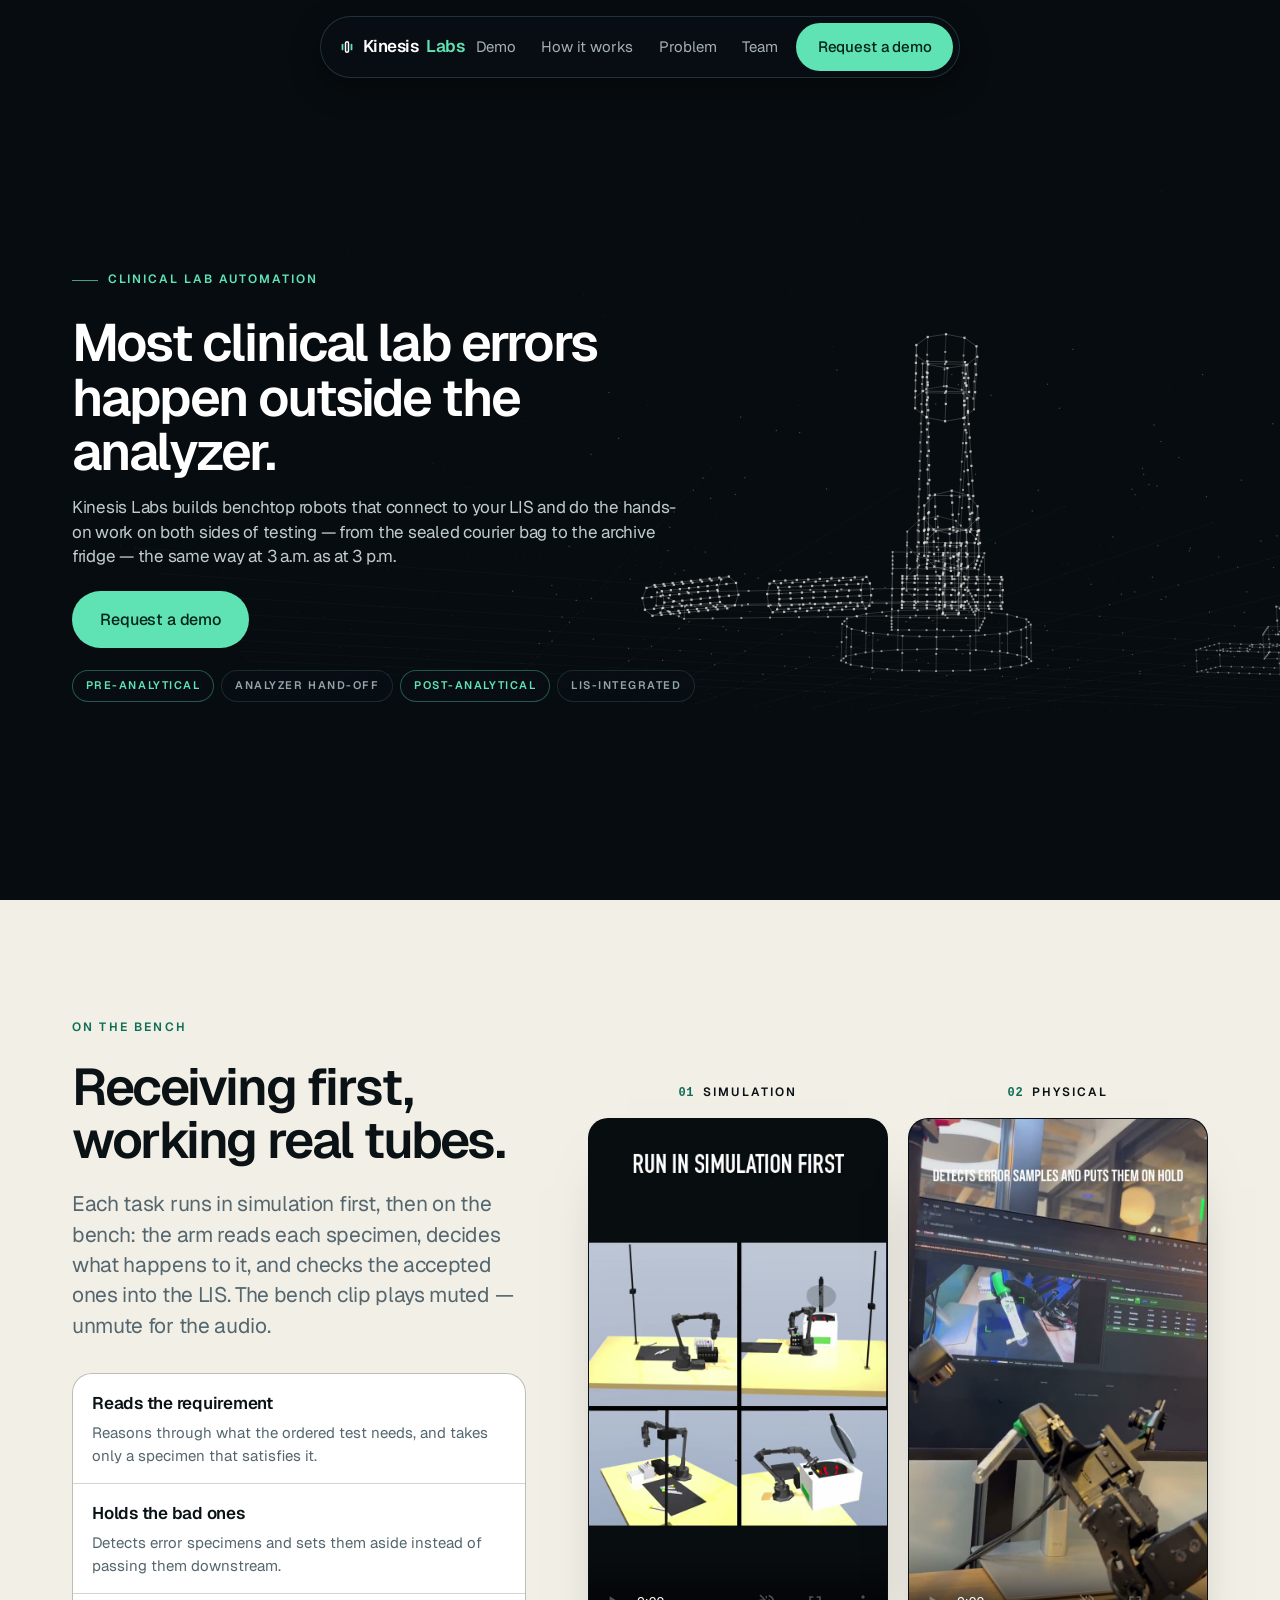
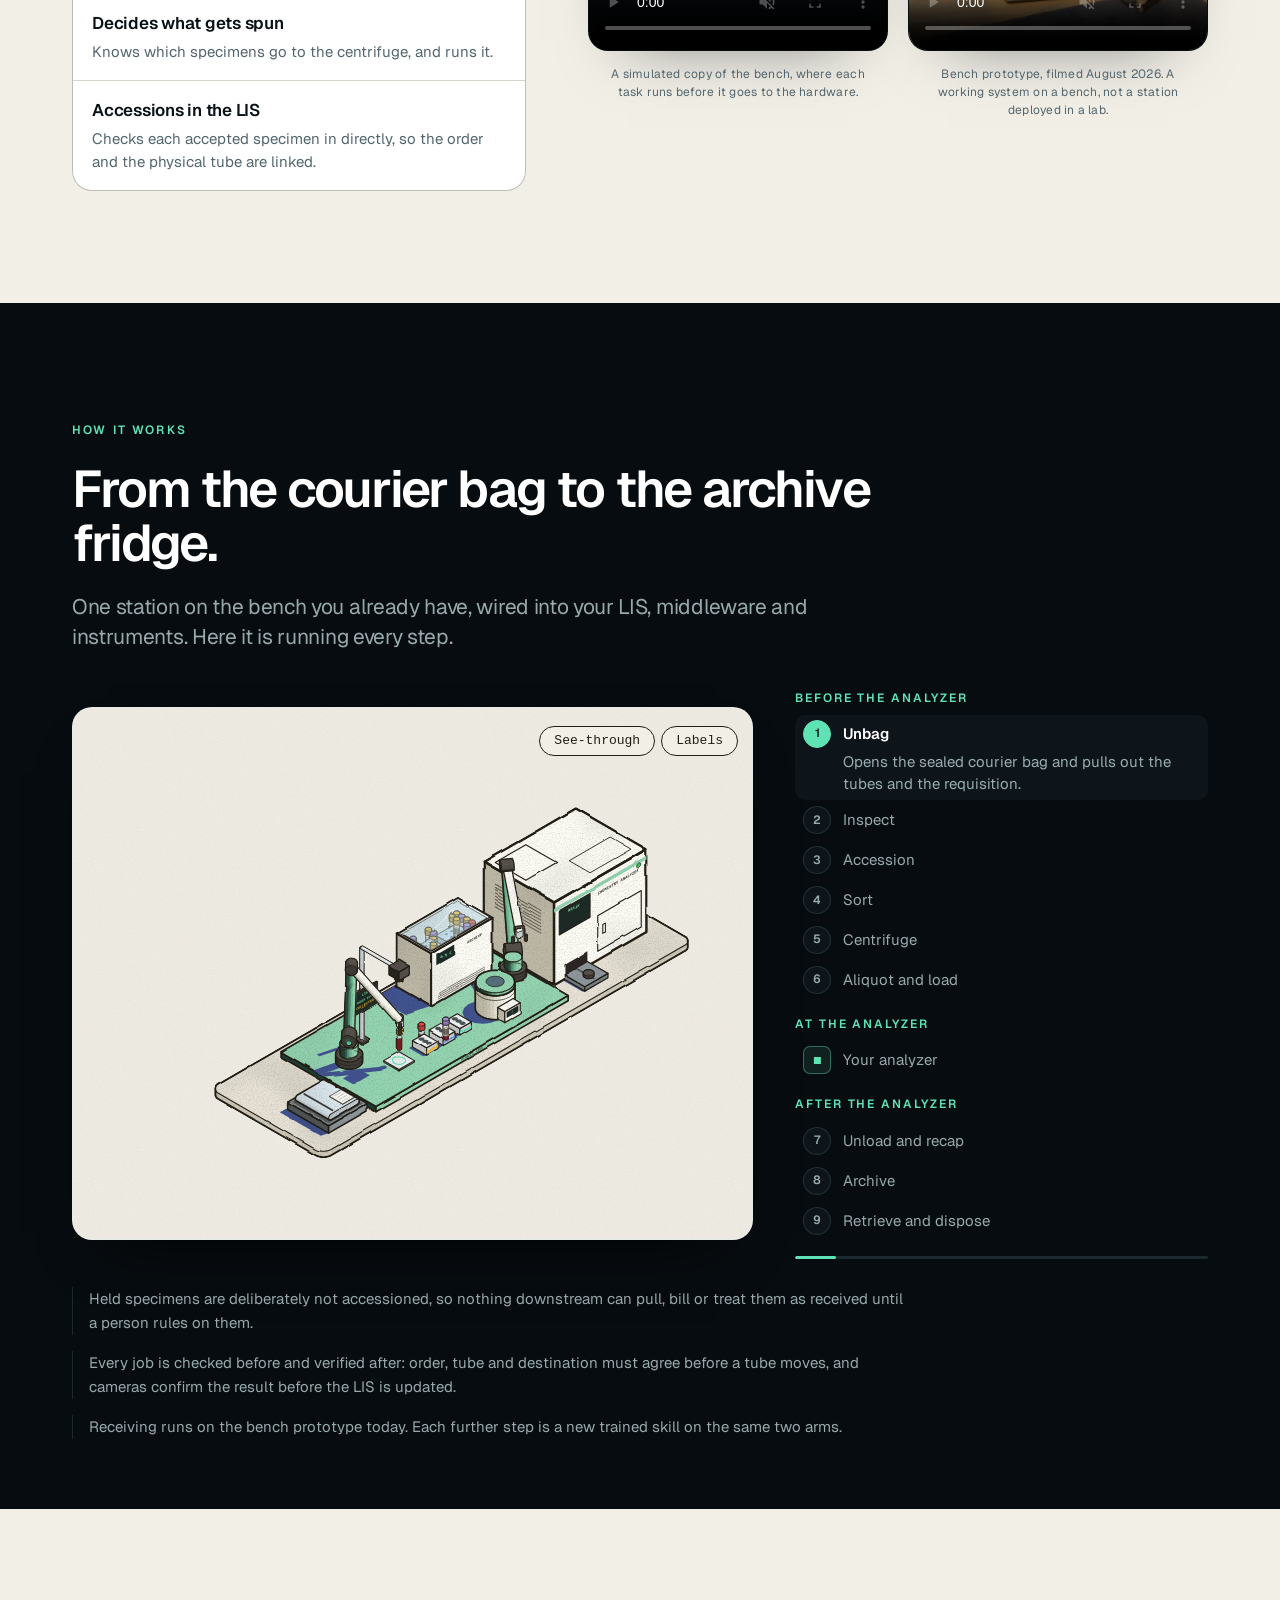
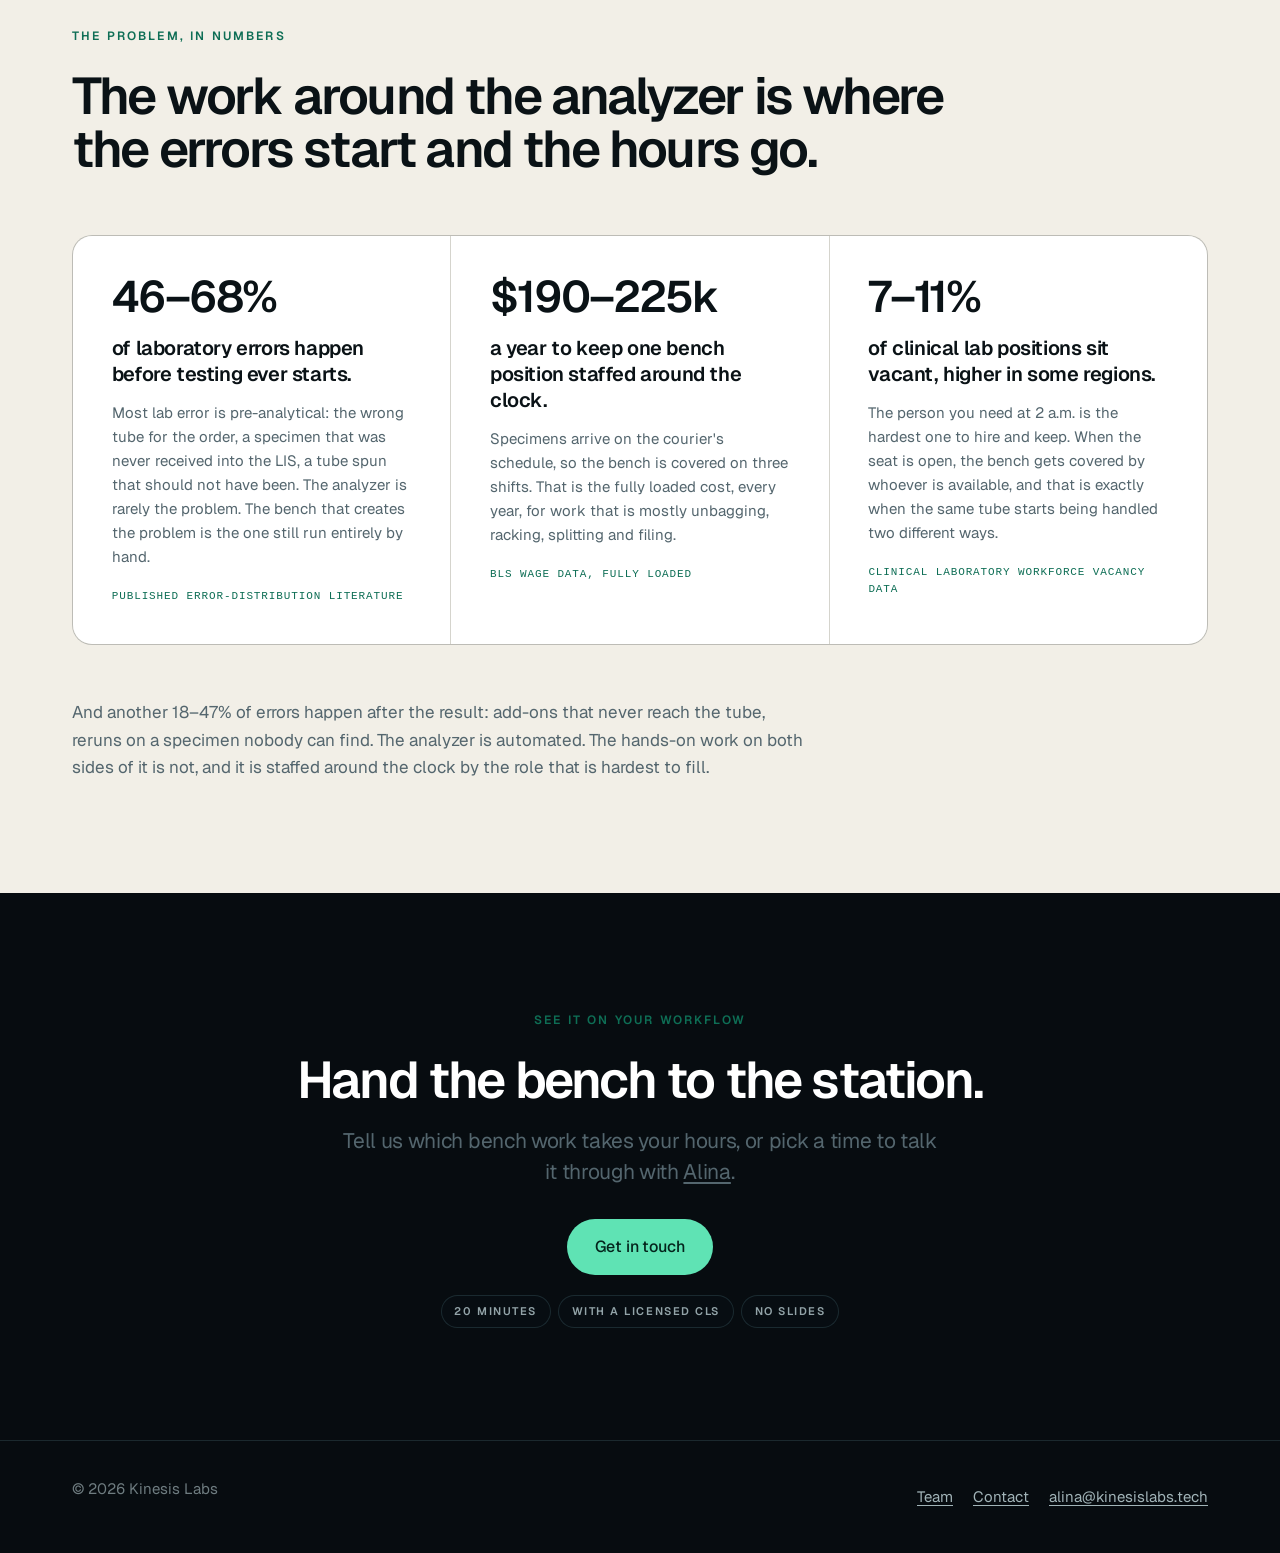
==== commit f84b4672: "Light sections in the bench animation's warm beige instead of near-white Co-Authored-By: Claude Opus" ====
--- a/index.html
+++ b/index.html
@@ -27,7 +27,7 @@
 <meta name="twitter:image" content="https://kinesislabs.tech/assets/og-image.png">
 <link rel="apple-touch-icon" href="assets/icon-512.png">
 <link rel="stylesheet" href="https://fonts.googleapis.com/css2?family=Geist:wght@400;500;600;700&family=Inter:wght@400;500;600&display=swap">
-<link rel="stylesheet" href="assets/site.css?v=55">
+<link rel="stylesheet" href="assets/site.css?v=56">
 <script type="application/ld+json">
 {
   "@context": "https://schema.org",
--- a/assets/site.css
+++ b/assets/site.css
@@ -2,7 +2,7 @@
   --ink:#070C10;
   --panel:#0D151B;
   --panel-2:#132029;
-  --paper:#F4F6F4;
+  --paper:#F2EFE7;   /* warm beige, the same paper as the bench animation */
   --paper-2:#E9EEEA;
   --text:#0A1216;
   --muted:#54666E;
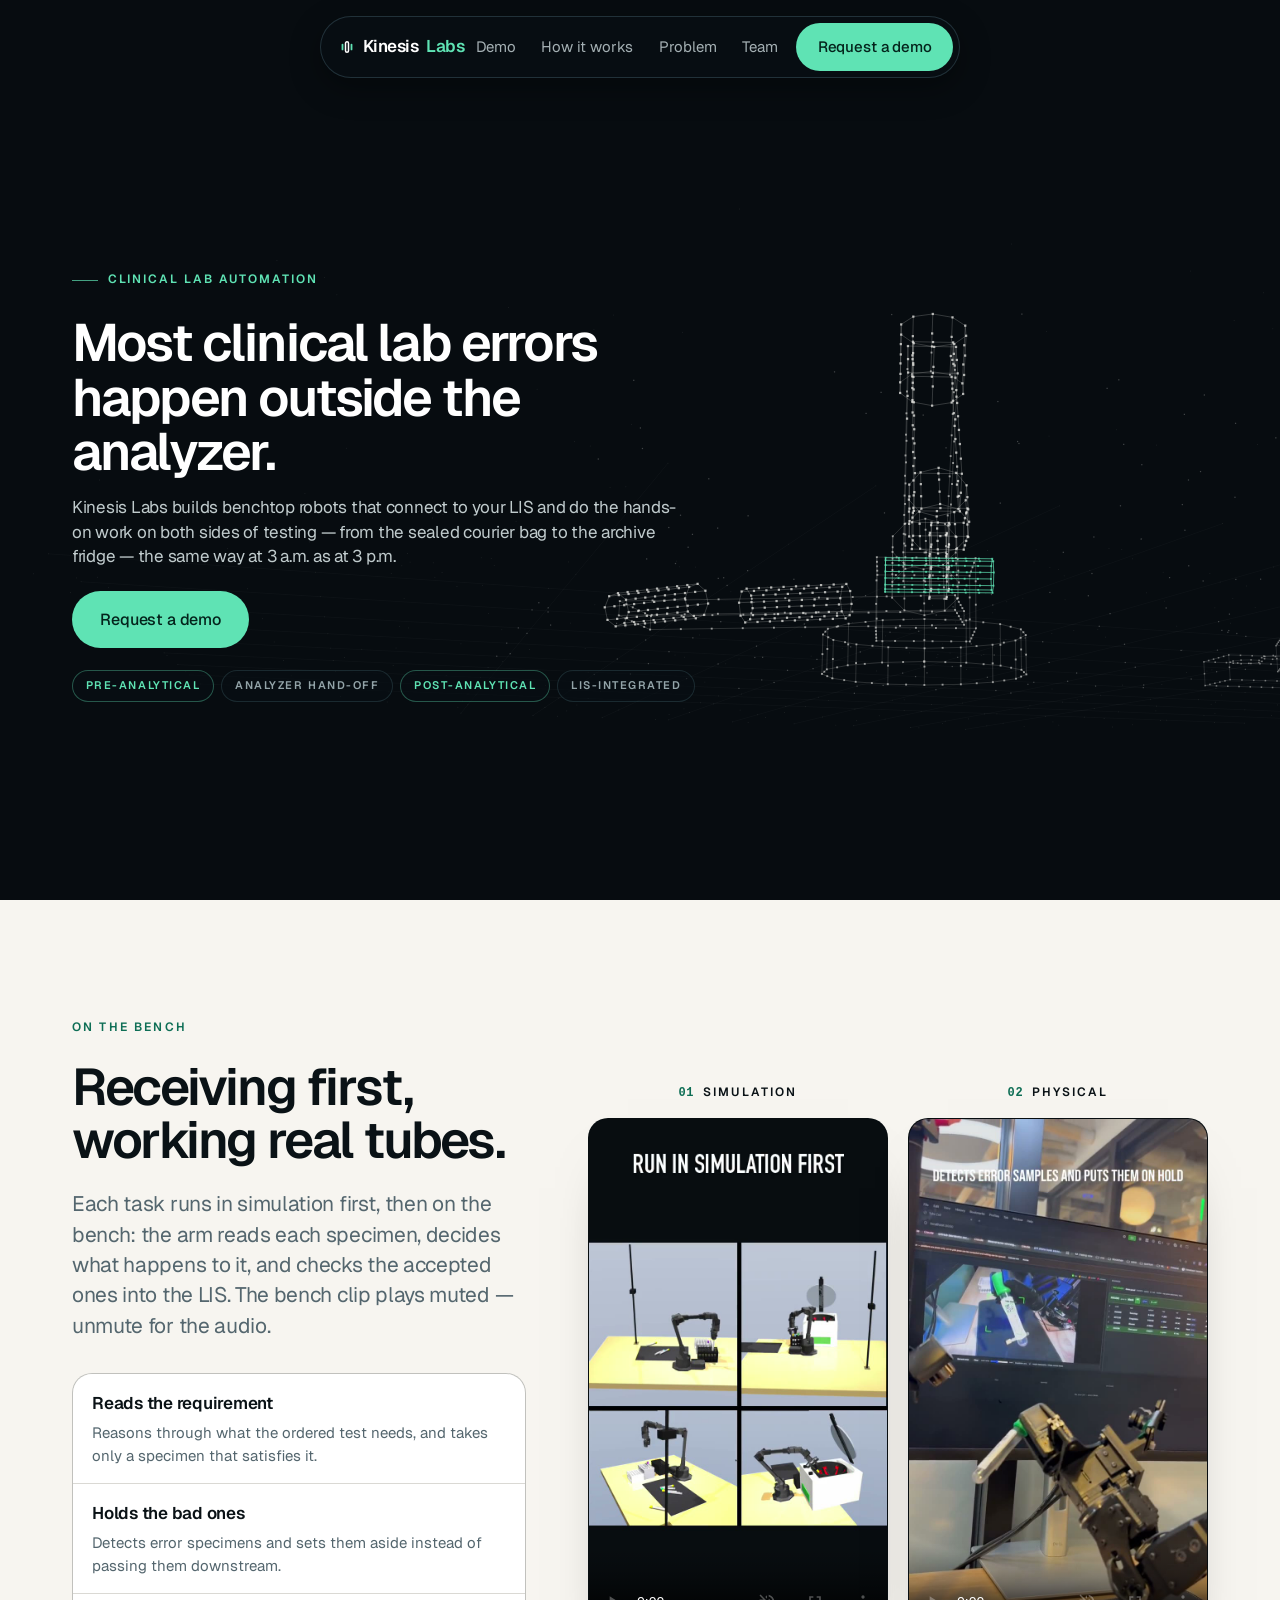
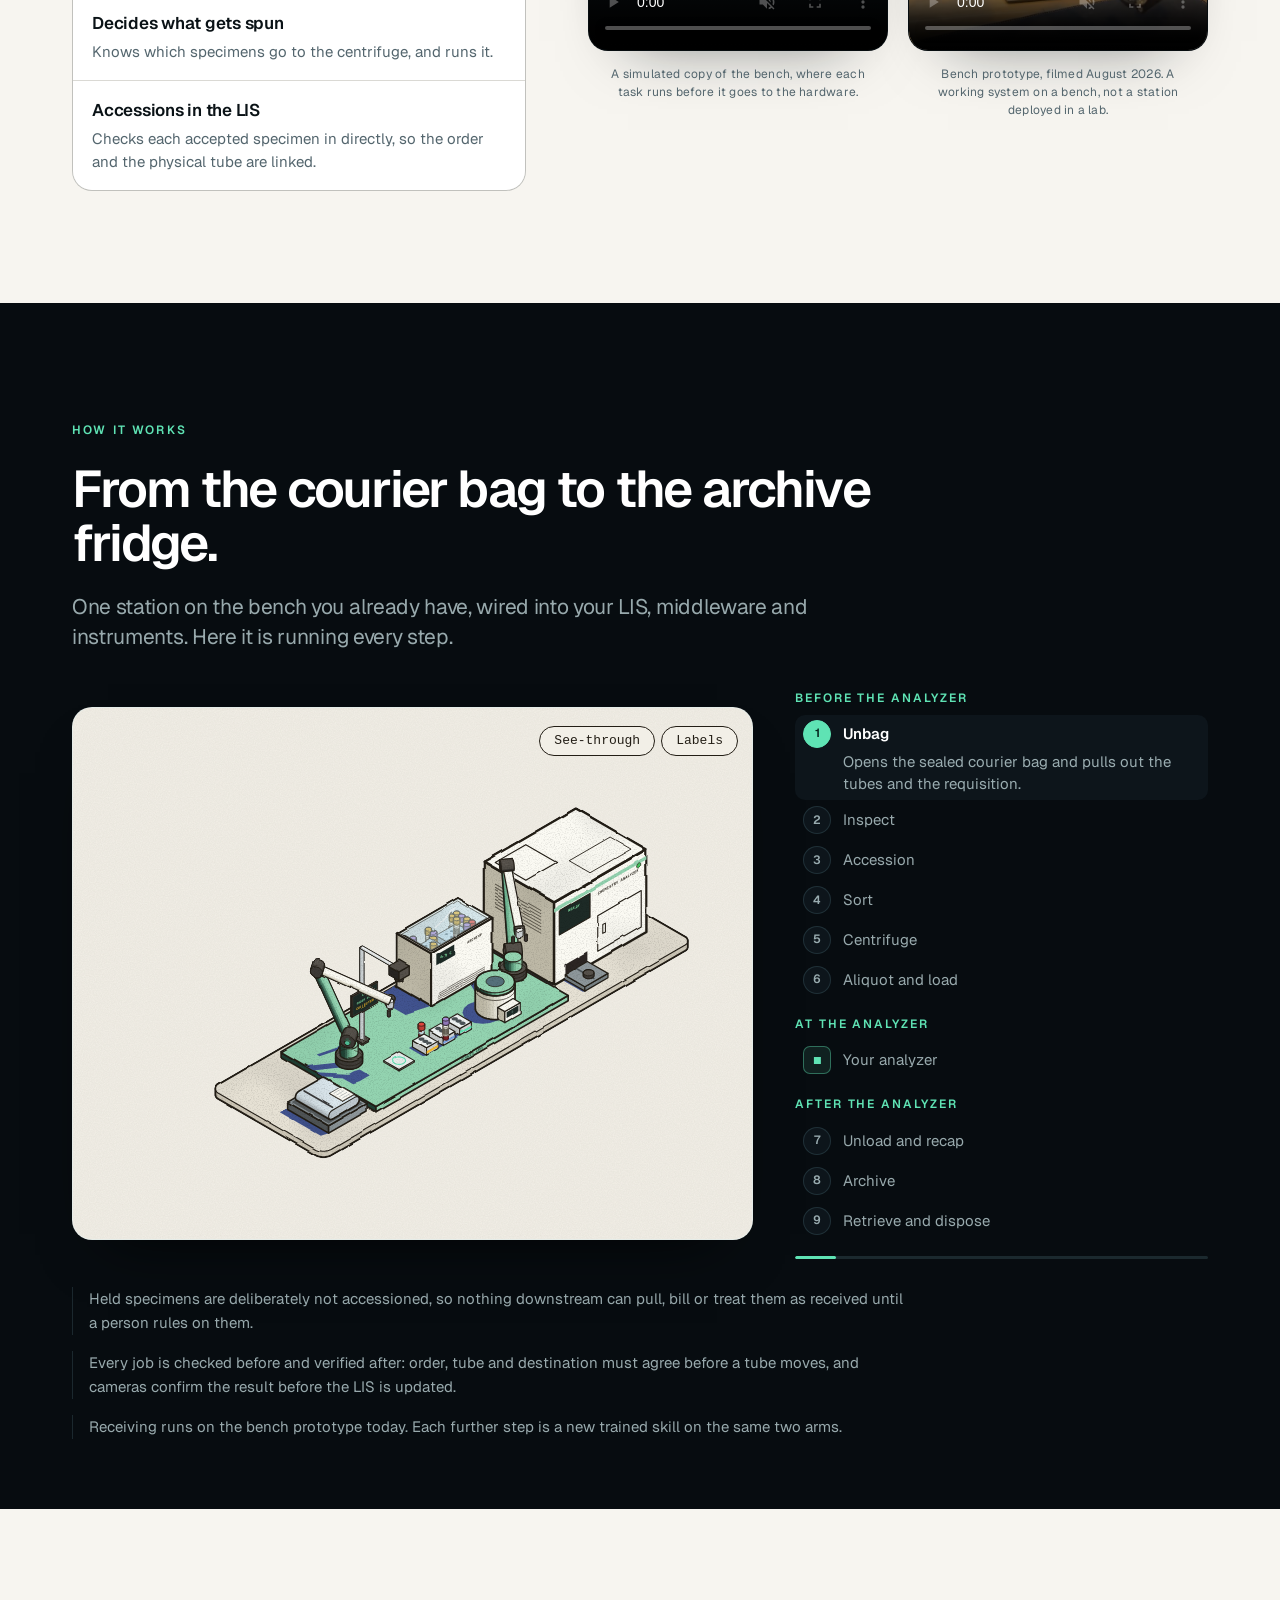
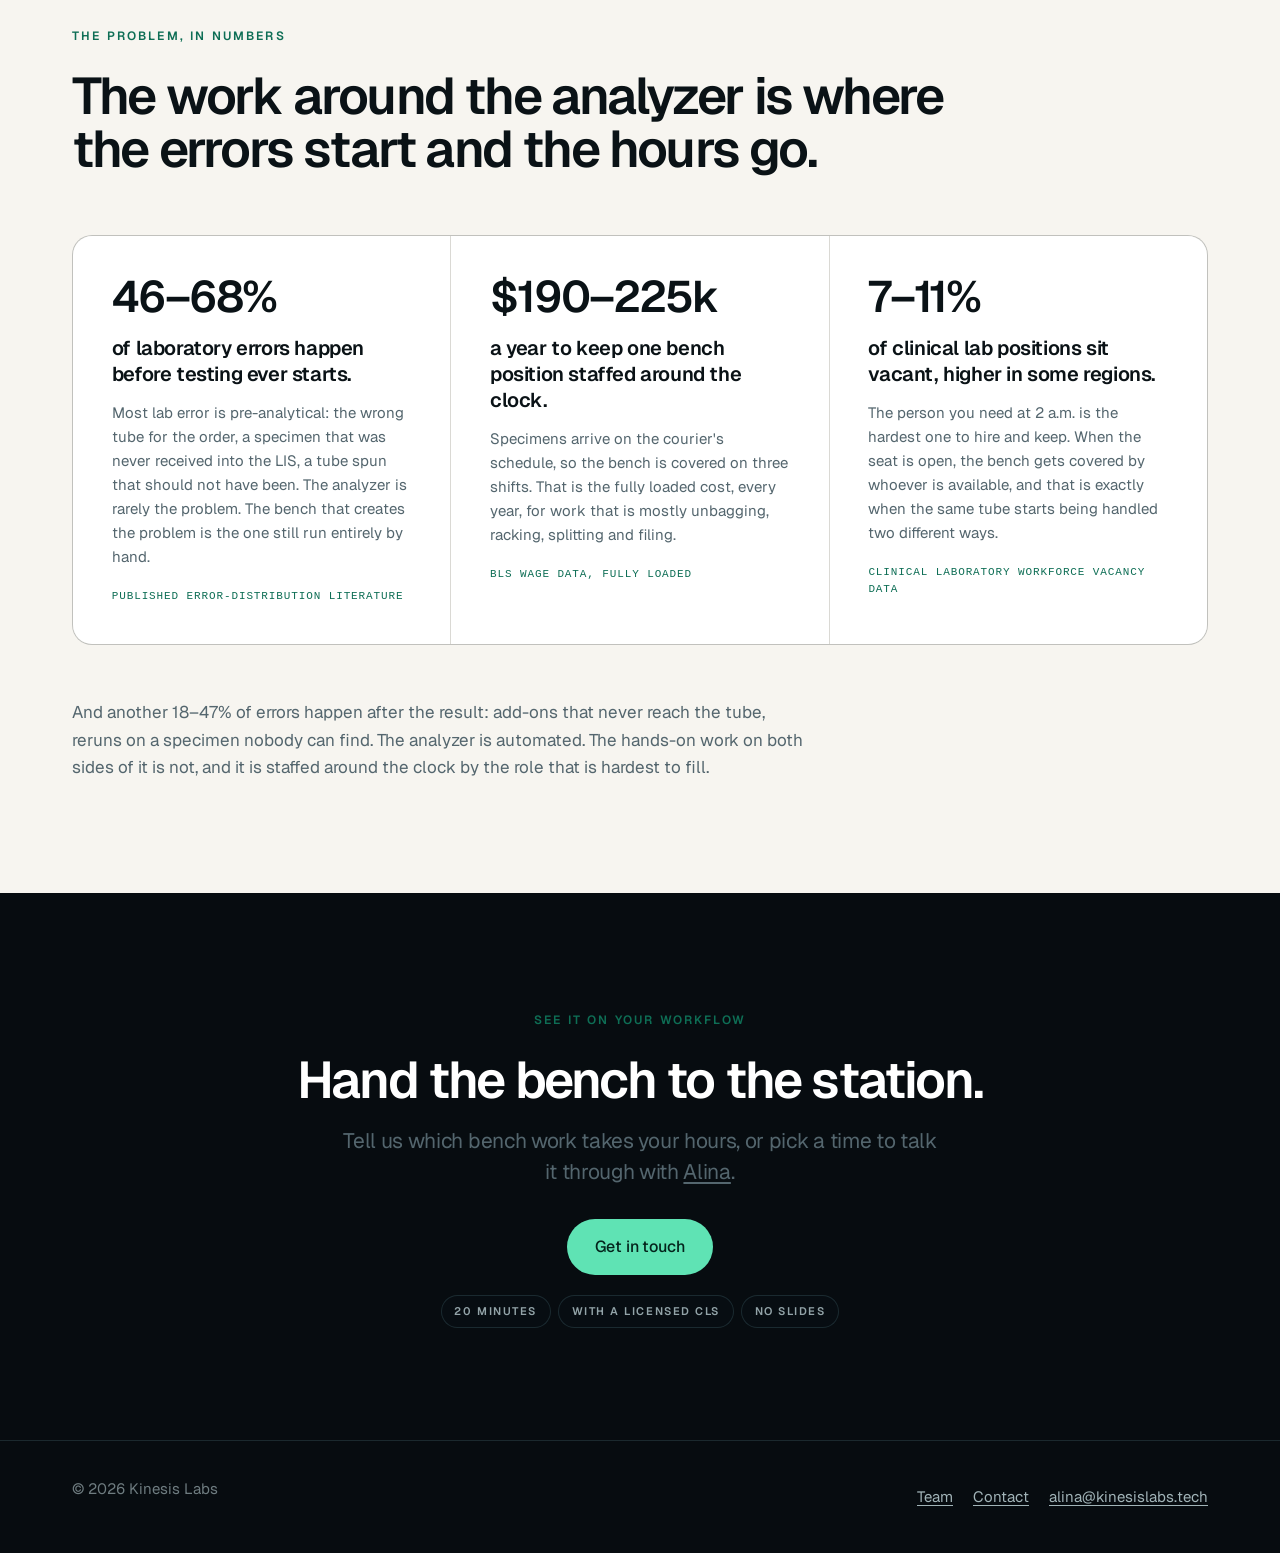
==== commit 0277efd6: "Lighter beige; hold the bench animation while it is off screen so the page stays smooth Co-Authored-" ====
--- a/index.html
+++ b/index.html
@@ -27,7 +27,7 @@
 <meta name="twitter:image" content="https://kinesislabs.tech/assets/og-image.png">
 <link rel="apple-touch-icon" href="assets/icon-512.png">
 <link rel="stylesheet" href="https://fonts.googleapis.com/css2?family=Geist:wght@400;500;600;700&family=Inter:wght@400;500;600&display=swap">
-<link rel="stylesheet" href="assets/site.css?v=56">
+<link rel="stylesheet" href="assets/site.css?v=57">
 <script type="application/ld+json">
 {
   "@context": "https://schema.org",
@@ -174,7 +174,7 @@
       <div class="wrap how-grid">
         <div class="how-left">
         <div class="twin-frame">
-          <iframe src="twin.html?embed=scroll&amp;v=15" scrolling="no" title="Animated clinical bench: the station working one tube through every step"></iframe>
+          <iframe src="twin.html?embed=scroll&amp;v=16" scrolling="no" title="Animated clinical bench: the station working one tube through every step"></iframe>
         </div>
         <div class="jt">
           <div class="jt-phases" aria-hidden="true"><span class="jt-ph-pre">Before the analyzer</span><span class="jt-ph-an">Analyzer</span><span class="jt-ph-post">After</span></div>
@@ -1031,14 +1031,18 @@
     });
   });
 
-  window.addEventListener('scroll', autoplay, { passive: true });
+  // off screen it is held: it stops drawing, so the rest of the page (and the machine behind it) stays smooth
+  var held = null;
+  function visible(){ var r = (f || run).getBoundingClientRect(); return r.bottom > -100 && r.top < innerHeight + 100; }
+  function holdCheck(){ var h = !visible(); if(h !== held && ready){ held = h; post({ twinHold: h }); } }
+  window.addEventListener('scroll', function(){ holdCheck(); autoplay(); }, { passive: true });
   window.addEventListener('resize', function(){ cx = []; if(active >= 0) tubeAt(active); }, { passive: true });
   window.addEventListener('load', function(){ cx = []; tubeAt(Math.max(0, active)); autoplay(); });
-  if(f) f.addEventListener('load', function(){ ready = true; autoplay(); });
+  if(f) f.addEventListener('load', function(){ ready = true; holdCheck(); autoplay(); });
   window.addEventListener('message', function(e){
     if(!f || e.source !== f.contentWindow || !e.data) return;
     // the animation says when it is listening (its load may land before this script runs)
-    if(e.data.twinReady){ ready = true; autoplay(); }
+    if(e.data.twinReady){ ready = true; holdCheck(); autoplay(); }
     if(e.data.twinStep != null) onStep(e.data.twinStep);
   });
   // ask until it answers: its own 'ready' can land before this script is listening
--- a/assets/site.css
+++ b/assets/site.css
@@ -2,7 +2,7 @@
   --ink:#070C10;
   --panel:#0D151B;
   --panel-2:#132029;
-  --paper:#F2EFE7;   /* warm beige, the same paper as the bench animation */
+  --paper:#F7F5F0;   /* a light warm beige, a shade off the bench animation's paper */
   --paper-2:#E9EEEA;
   --text:#0A1216;
   --muted:#54666E;
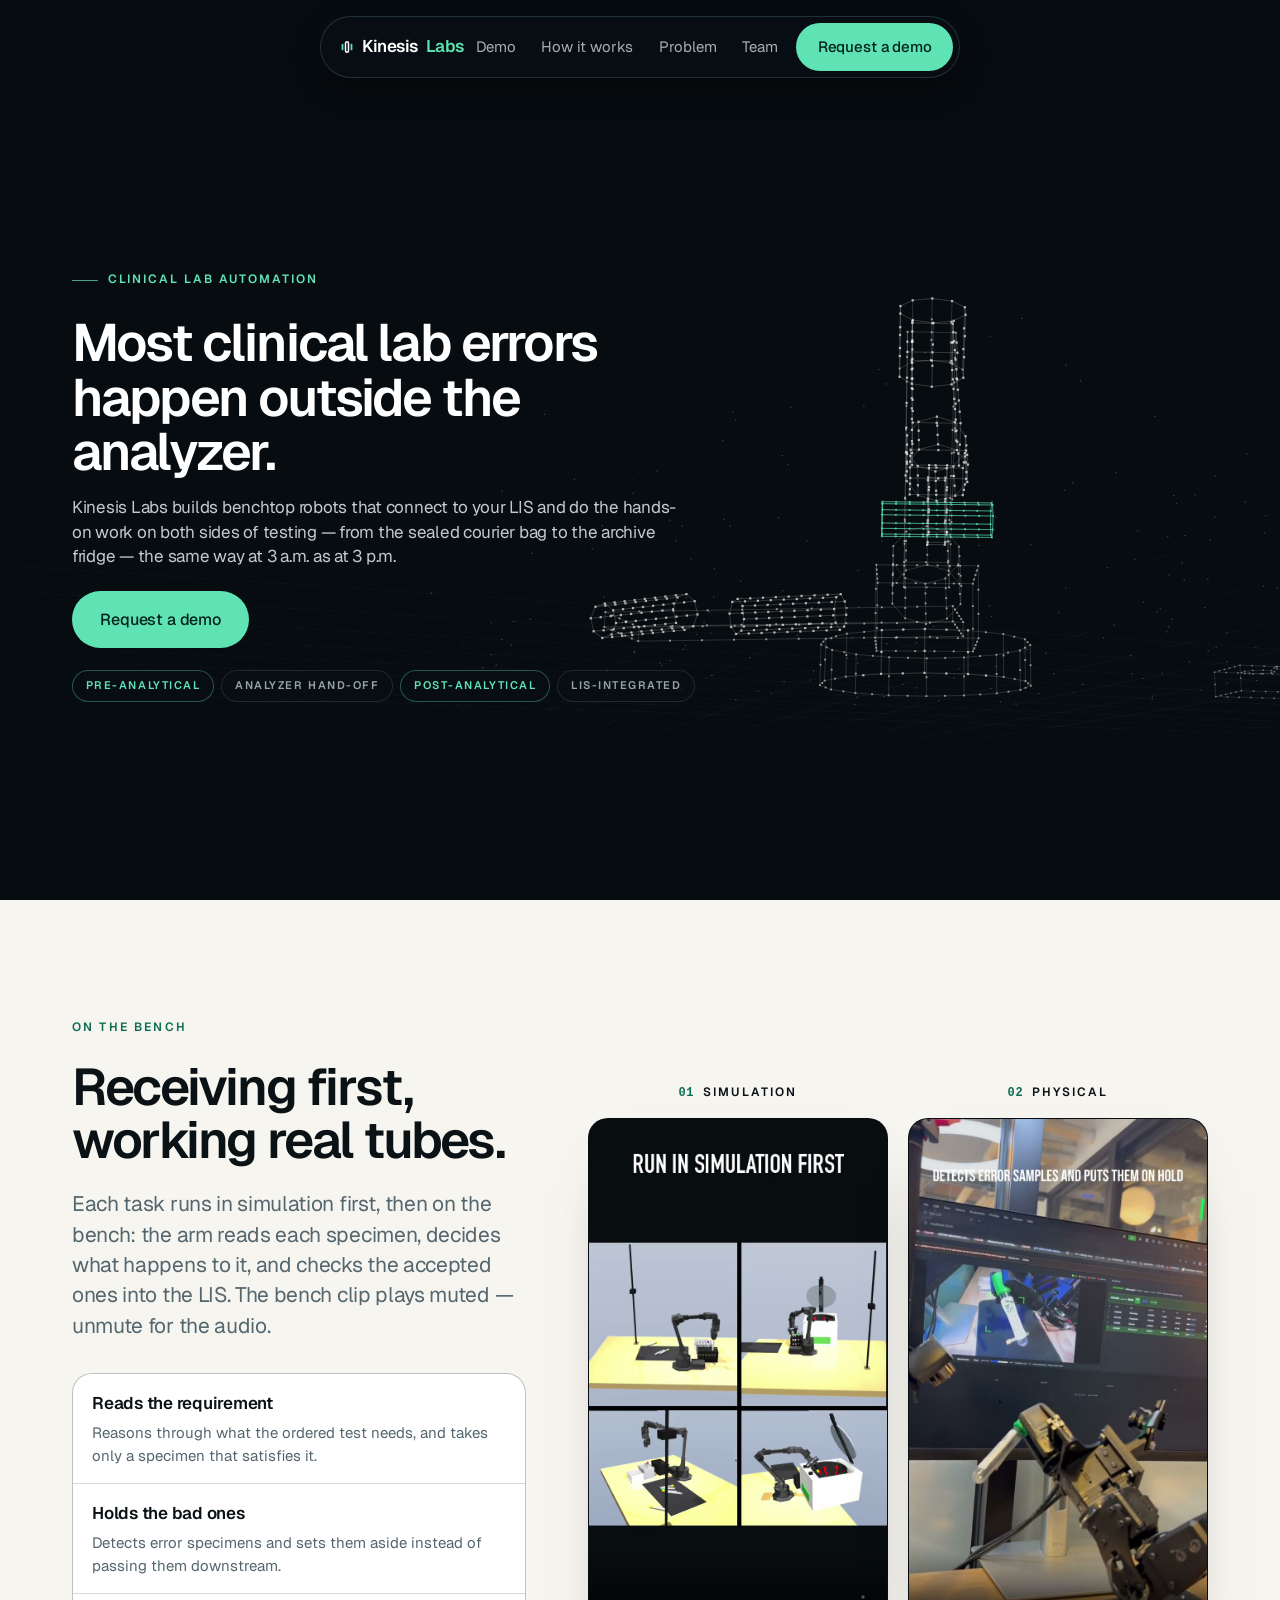
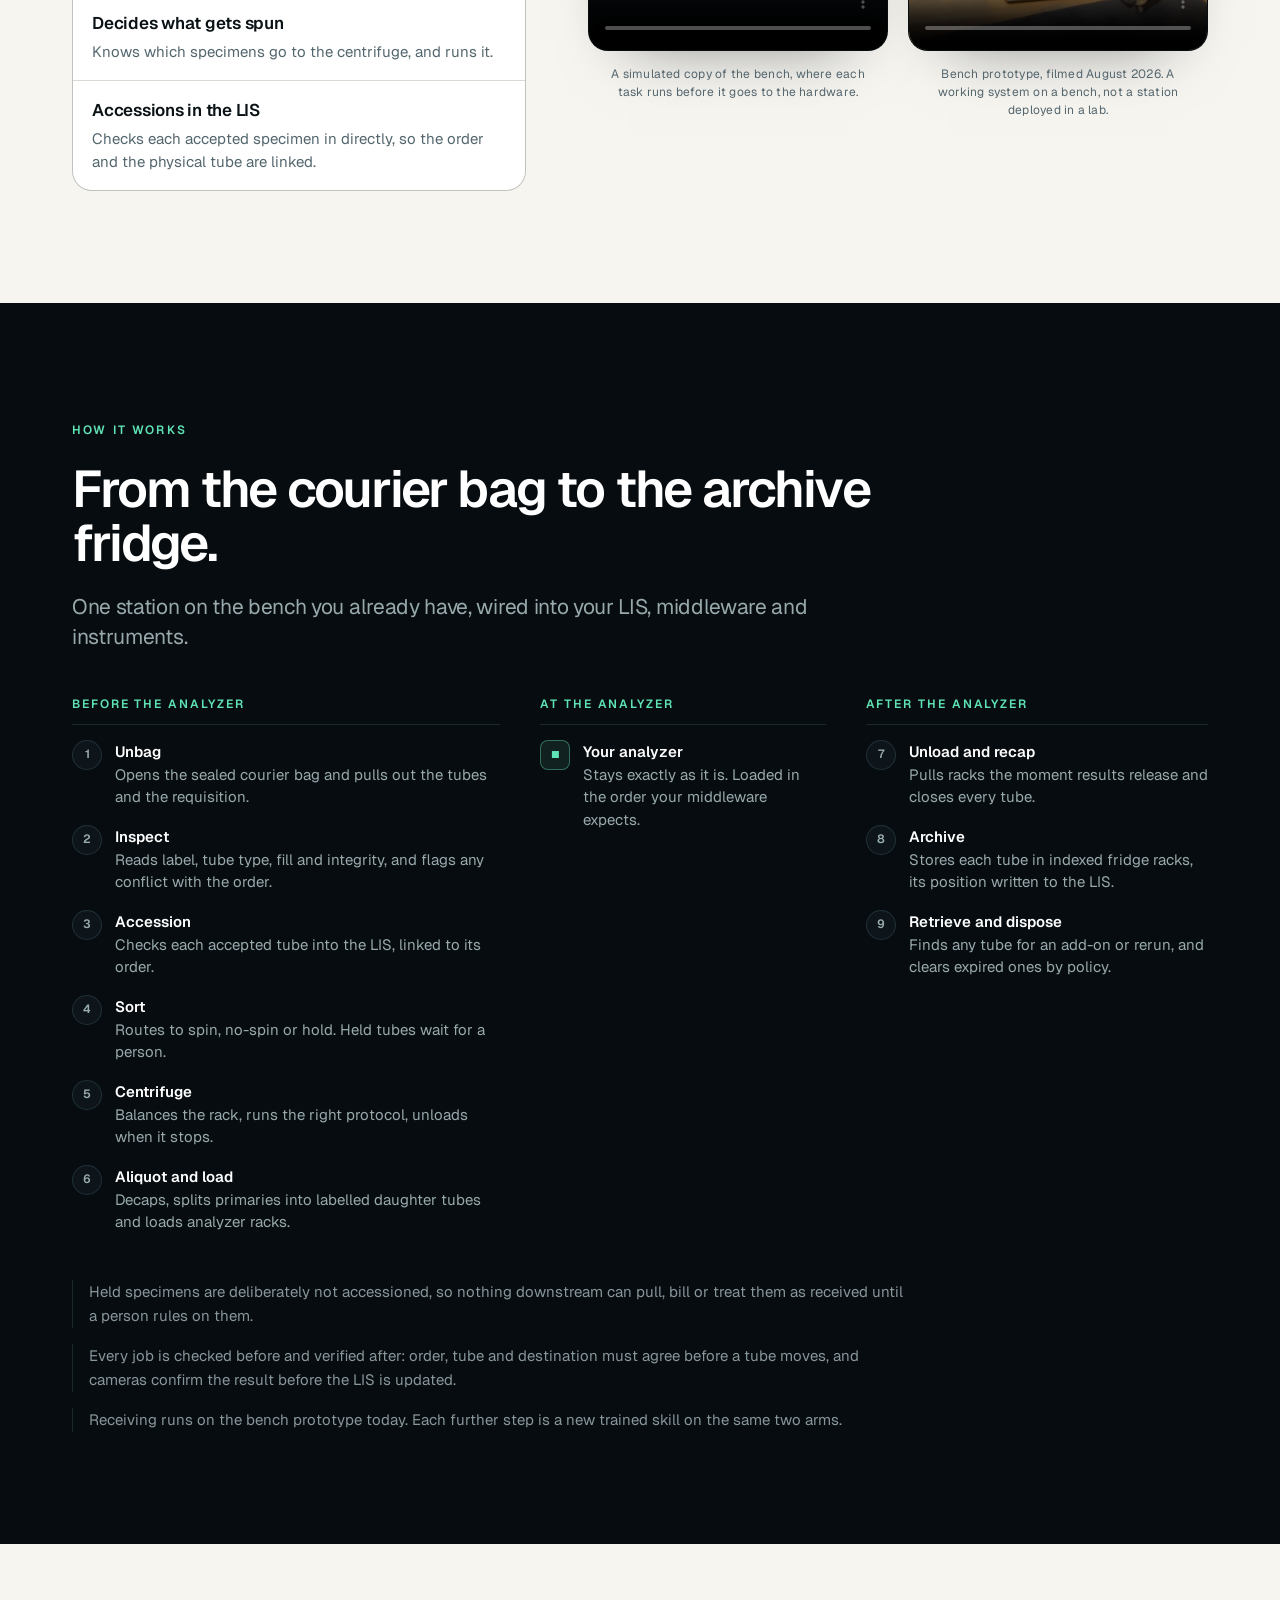
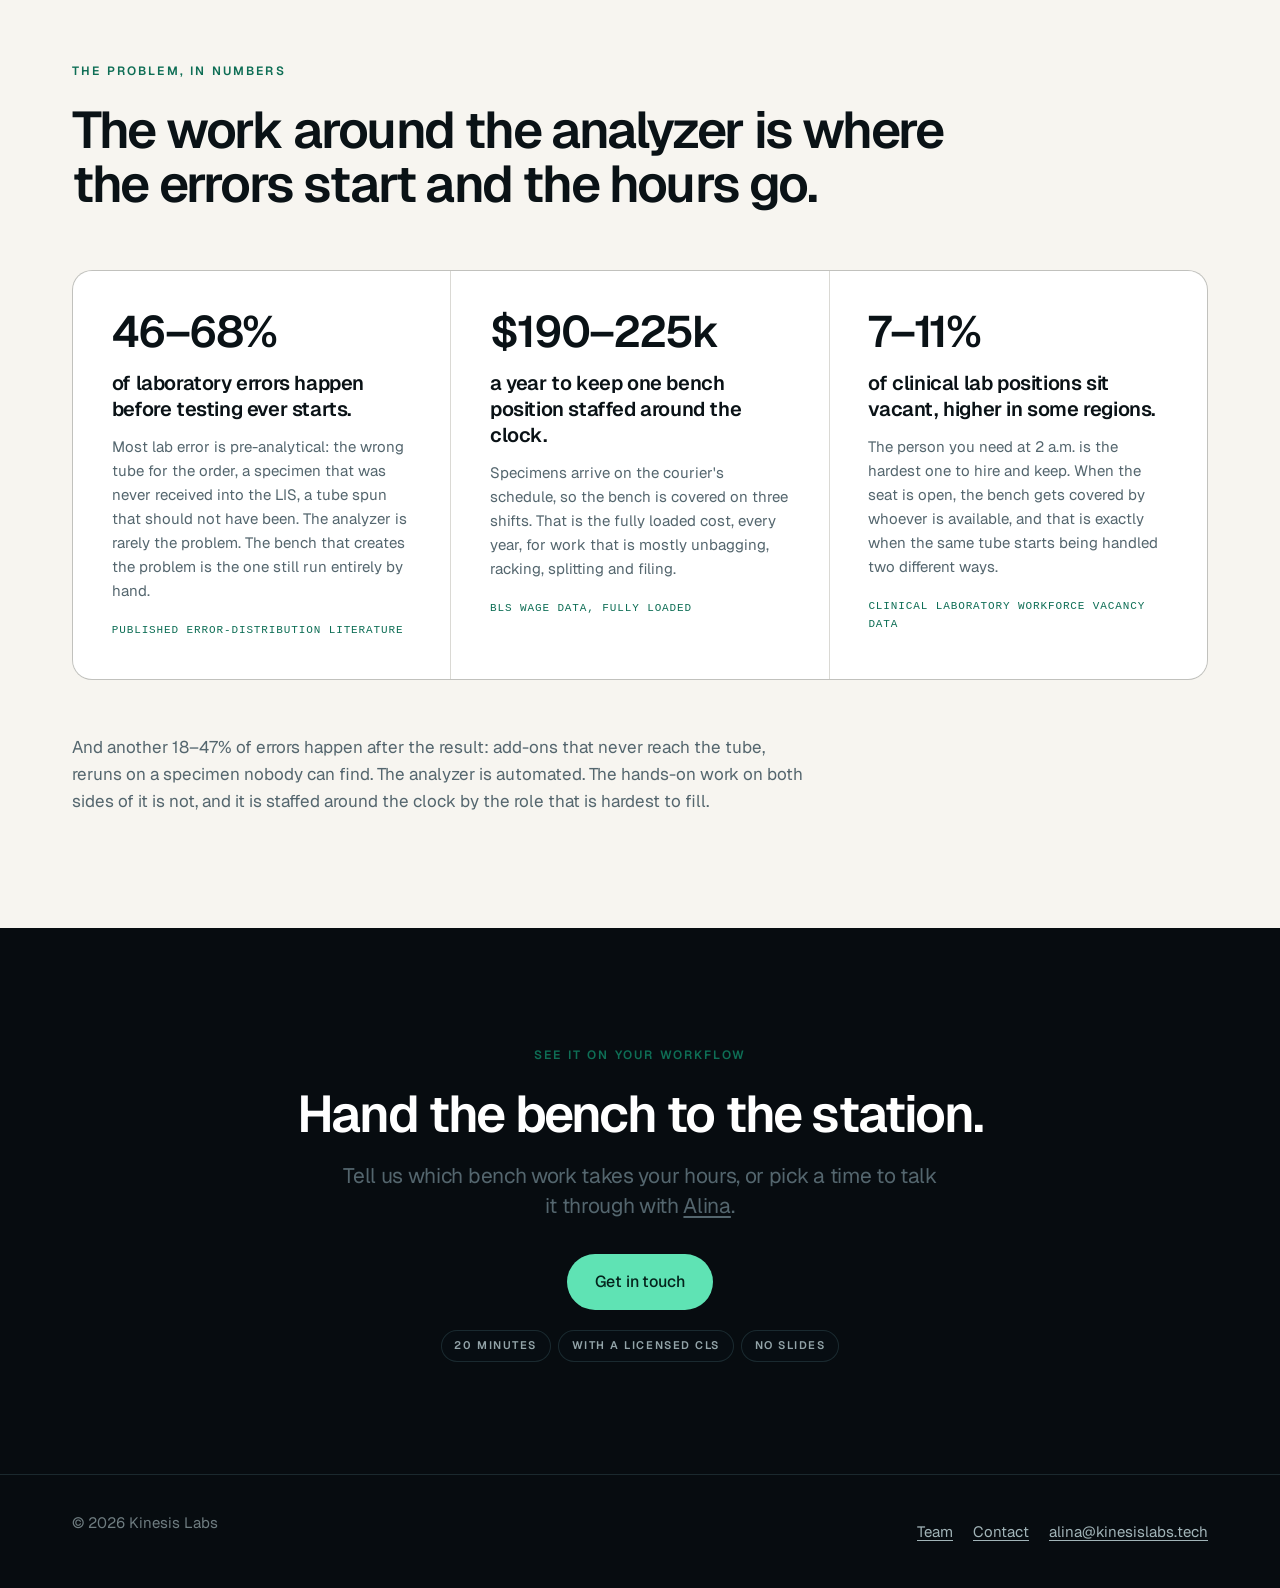
==== commit a6466e9e: "Remove the bench animation: How it works is a plain list of the nine steps Deletes twin.html and its" ====
--- a/index.html
+++ b/index.html
@@ -27,7 +27,7 @@
 <meta name="twitter:image" content="https://kinesislabs.tech/assets/og-image.png">
 <link rel="apple-touch-icon" href="assets/icon-512.png">
 <link rel="stylesheet" href="https://fonts.googleapis.com/css2?family=Geist:wght@400;500;600;700&family=Inter:wght@400;500;600&display=swap">
-<link rel="stylesheet" href="assets/site.css?v=57">
+<link rel="stylesheet" href="assets/site.css?v=58">
 <script type="application/ld+json">
 {
   "@context": "https://schema.org",
@@ -160,64 +160,41 @@
   </div>
 </section>
 
-<!-- How it works: the bench animation plays every step by itself, and the step list beside it follows. -->
+<!-- How it works: every step, before and after the analyzer -->
 <section class="sec dark how" id="station" aria-labelledby="station-h" data-mesh="0.52 0.92 0.5 0">
   <div class="wrap">
     <div class="head">
       <p class="label">How it works</p>
       <h2 id="station-h">From the courier bag to the archive fridge.</h2>
-      <p class="lead">One station on the bench you already have, wired into your LIS, middleware and instruments. Here it is running every step.</p>
+      <p class="lead">One station on the bench you already have, wired into your LIS, middleware and instruments.</p>
     </div>
-  </div>
-  <div class="how-run">
-    <div class="how-stick">
-      <div class="wrap how-grid">
-        <div class="how-left">
-        <div class="twin-frame">
-          <iframe src="twin.html?embed=scroll&amp;v=16" scrolling="no" title="Animated clinical bench: the station working one tube through every step"></iframe>
-        </div>
-        <div class="jt">
-          <div class="jt-phases" aria-hidden="true"><span class="jt-ph-pre">Before the analyzer</span><span class="jt-ph-an">Analyzer</span><span class="jt-ph-post">After</span></div>
-          <div class="jt-rail">
-            <ol class="jt-track">
-              <li class="jt-step" data-phase="Before the analyzer" data-n="1"><button type="button"><span class="jt-dot">1</span><span class="jt-name">Unbag</span></button><span class="jt-desc" hidden>Opens the sealed courier bag and pulls out the tubes and the requisition.</span></li>
-              <li class="jt-step" data-phase="Before the analyzer" data-n="2"><button type="button"><span class="jt-dot">2</span><span class="jt-name">Inspect</span></button><span class="jt-desc" hidden>Reads label, tube type, fill and integrity, and flags any conflict with the order.</span></li>
-              <li class="jt-step" data-phase="Before the analyzer" data-n="3"><button type="button"><span class="jt-dot">3</span><span class="jt-name">Accession</span></button><span class="jt-desc" hidden>Checks each accepted tube into the LIS, linked to its order.</span></li>
-              <li class="jt-step" data-phase="Before the analyzer" data-n="4"><button type="button"><span class="jt-dot">4</span><span class="jt-name">Sort</span></button><span class="jt-desc" hidden>Routes to spin, no-spin or hold. Held tubes wait for a person.</span></li>
-              <li class="jt-step" data-phase="Before the analyzer" data-n="5"><button type="button"><span class="jt-dot">5</span><span class="jt-name">Centrifuge</span></button><span class="jt-desc" hidden>Balances the rack, runs the right protocol, unloads when it stops.</span></li>
-              <li class="jt-step" data-phase="Before the analyzer" data-n="6"><button type="button"><span class="jt-dot">6</span><span class="jt-name">Aliquot and load</span></button><span class="jt-desc" hidden>Decaps, splits primaries into labelled daughter tubes and loads analyzer racks.</span></li>
-              <li class="jt-step jt-hub" data-phase="At the analyzer" data-n=""><button type="button"><span class="jt-dot"><svg viewBox="0 0 20 20" aria-hidden="true"><rect x="3" y="4" width="14" height="12" rx="2.5" fill="none" stroke="currentColor" stroke-width="1.6"/><path d="M6.5 8v4M10 8v4M13.5 8v4" stroke="currentColor" stroke-width="1.6" stroke-linecap="round"/></svg></span><span class="jt-name">Your analyzer</span></button><span class="jt-desc" hidden>Stays exactly as it is. Loaded in the order your middleware expects.</span></li>
-              <li class="jt-step" data-phase="After the analyzer" data-n="7"><button type="button"><span class="jt-dot">7</span><span class="jt-name">Unload and recap</span></button><span class="jt-desc" hidden>Pulls racks the moment results release and closes every tube.</span></li>
-              <li class="jt-step" data-phase="After the analyzer" data-n="8"><button type="button"><span class="jt-dot">8</span><span class="jt-name">Archive</span></button><span class="jt-desc" hidden>Stores each tube in indexed fridge racks, its position written to the LIS.</span></li>
-              <li class="jt-step" data-phase="After the analyzer" data-n="9"><button type="button"><span class="jt-dot">9</span><span class="jt-name">Retrieve and dispose</span></button><span class="jt-desc" hidden>Finds any tube for an add-on or rerun, and clears expired ones by policy.</span></li>
-            </ol>
-            <span class="jt-tube" aria-hidden="true"></span>
-          </div>
-          <p class="jt-cap" aria-live="polite"><span class="jt-cap-k"></span><span class="jt-cap-t"></span><span class="jt-cap-d"></span></p>
-        </div>
-        </div>
-        <div class="how-steps">
-          <ol class="sl">
-            <li class="sl-label">Before the analyzer</li>
-            <li class="sl-step"><button type="button"><span class="sl-n">1</span><span class="sl-name">Unbag</span><span class="sl-desc">Opens the sealed courier bag and pulls out the tubes and the requisition.</span></button></li>
-            <li class="sl-step"><button type="button"><span class="sl-n">2</span><span class="sl-name">Inspect</span><span class="sl-desc">Reads label, tube type, fill and integrity, and flags any conflict with the order.</span></button></li>
-            <li class="sl-step"><button type="button"><span class="sl-n">3</span><span class="sl-name">Accession</span><span class="sl-desc">Checks each accepted tube into the LIS, linked to its order.</span></button></li>
-            <li class="sl-step"><button type="button"><span class="sl-n">4</span><span class="sl-name">Sort</span><span class="sl-desc">Routes to spin, no-spin or hold. Held tubes wait for a person.</span></button></li>
-            <li class="sl-step"><button type="button"><span class="sl-n">5</span><span class="sl-name">Centrifuge</span><span class="sl-desc">Balances the rack, runs the right protocol, unloads when it stops.</span></button></li>
-            <li class="sl-step"><button type="button"><span class="sl-n">6</span><span class="sl-name">Aliquot and load</span><span class="sl-desc">Decaps, splits primaries into labelled daughter tubes and loads analyzer racks.</span></button></li>
-            <li class="sl-label">At the analyzer</li>
-            <li class="sl-step sl-hub"><button type="button"><span class="sl-n">&#9632;</span><span class="sl-name">Your analyzer</span><span class="sl-desc">Stays exactly as it is. Loaded in the order your middleware expects.</span></button></li>
-            <li class="sl-label">After the analyzer</li>
-            <li class="sl-step"><button type="button"><span class="sl-n">7</span><span class="sl-name">Unload and recap</span><span class="sl-desc">Pulls racks the moment results release and closes every tube.</span></button></li>
-            <li class="sl-step"><button type="button"><span class="sl-n">8</span><span class="sl-name">Archive</span><span class="sl-desc">Stores each tube in indexed fridge racks, its position written to the LIS.</span></button></li>
-            <li class="sl-step"><button type="button"><span class="sl-n">9</span><span class="sl-name">Retrieve and dispose</span><span class="sl-desc">Finds any tube for an add-on or rerun, and clears expired ones by policy.</span></button></li>
-          </ol>
-          <div class="how-bar" aria-hidden="true"><i></i></div>
-        </div>
+    <div class="flow">
+      <div class="flow-col">
+        <p class="flow-k">Before the analyzer</p>
+        <ol class="flow-list">
+          <li><span class="flow-n">1</span><b>Unbag</b><span>Opens the sealed courier bag and pulls out the tubes and the requisition.</span></li>
+          <li><span class="flow-n">2</span><b>Inspect</b><span>Reads label, tube type, fill and integrity, and flags any conflict with the order.</span></li>
+          <li><span class="flow-n">3</span><b>Accession</b><span>Checks each accepted tube into the LIS, linked to its order.</span></li>
+          <li><span class="flow-n">4</span><b>Sort</b><span>Routes to spin, no-spin or hold. Held tubes wait for a person.</span></li>
+          <li><span class="flow-n">5</span><b>Centrifuge</b><span>Balances the rack, runs the right protocol, unloads when it stops.</span></li>
+          <li><span class="flow-n">6</span><b>Aliquot and load</b><span>Decaps, splits primaries into labelled daughter tubes and loads analyzer racks.</span></li>
+        </ol>
+      </div>
+      <div class="flow-col flow-hub">
+        <p class="flow-k">At the analyzer</p>
+        <ol class="flow-list">
+          <li><span class="flow-n">&#9632;</span><b>Your analyzer</b><span>Stays exactly as it is. Loaded in the order your middleware expects.</span></li>
+        </ol>
+      </div>
+      <div class="flow-col">
+        <p class="flow-k">After the analyzer</p>
+        <ol class="flow-list" start="7">
+          <li><span class="flow-n">7</span><b>Unload and recap</b><span>Pulls racks the moment results release and closes every tube.</span></li>
+          <li><span class="flow-n">8</span><b>Archive</b><span>Stores each tube in indexed fridge racks, its position written to the LIS.</span></li>
+          <li><span class="flow-n">9</span><b>Retrieve and dispose</b><span>Finds any tube for an add-on or rerun, and clears expired ones by policy.</span></li>
+        </ol>
       </div>
     </div>
-  </div>
-  <div class="wrap how-after">
     <div class="notes">
       <p>Held specimens are deliberately not accessioned, so nothing downstream can pull, bill or treat them as received until a person rules on them.</p>
       <p>Every job is checked before and verified after: order, tube and destination must agree before a tube moves, and cameras confirm the result before the LIS is updated.</p>
@@ -672,7 +649,7 @@
      canvas behind the page cannot be seen through them. */
   var paperEls = [];
   function collectPaper() {
-    paperEls = [].slice.call(document.querySelectorAll('.sec:not(.dark):not(.cta):not(.how)'));   // not over the live animation
+    paperEls = [].slice.call(document.querySelectorAll('.sec:not(.dark):not(.cta)'));
   }
   function paperBands() {
     var out = [], i, r;
@@ -938,17 +915,6 @@
   } else {
     sync();
   }
-})();
-</script>
-<script>
-/* The embedded twin reports its own height, so the frame always fits it. */
-(function(){
-  var f = document.querySelector('.twin-frame iframe');
-  if(!f) return;
-  window.addEventListener('message', function(e){
-    if(e.source !== f.contentWindow || !e.data || !e.data.twinH) return;
-    f.style.height = Math.max(320, Math.min(1400, e.data.twinH)) + 'px';
-  });
 })();
 </script>
 <script>
@@ -970,86 +936,5 @@
   Array.prototype.forEach.call(vids, function(v){ io.observe(v); });
 })();
 </script>
-
-<script>
-/* How it works. The section scrolls past like any other; the bench animation (the iframe) plays the journey by
- * itself while it is on screen, on a loop, and the step track and the step list beside it follow the step it
- * reports. Clicking a stop plays that step. The track has one more stop than the animation: retrieve and dispose. */
-(function(){
-  var run = document.querySelector('.how-run');
-  if(!run) return;
-  var f = run.querySelector('iframe'), track = run.querySelector('.jt'), rail = run.querySelector('.jt-rail');
-  var items = [].slice.call(run.querySelectorAll('.jt-step'));
-  var side = [].slice.call(run.querySelectorAll('.sl-step')), bar = run.querySelector('.how-bar i');
-  var N = items.length;
-  var ck = run.querySelector('.jt-cap-k'), ct = run.querySelector('.jt-cap-t'), cd = run.querySelector('.jt-cap-d');
-  var active = -1, cx = [], ready = false, playing = false, manual = false, loopT = 0;
-
-  function post(msg){ if(f && f.contentWindow) f.contentWindow.postMessage(msg, '*'); }
-  // the centre of each stop's dot along the rail, measured, so the track can reflow freely
-  function measure(){
-    var r = rail.getBoundingClientRect();
-    cx = items.map(function(li){ var d = li.querySelector('.jt-dot').getBoundingClientRect(); return d.left + d.width / 2 - r.left; });
-    track.style.setProperty('--x0', cx[0] + 'px');
-    track.style.setProperty('--x1', cx[N - 1] + 'px');
-  }
-  function mark(i){
-    if(i === active) return;
-    active = i;
-    items.forEach(function(li, n){ li.classList.toggle('on', n === i); li.classList.toggle('past', n < i); });
-    side.forEach(function(li, n){ li.classList.toggle('on', n === i); li.classList.toggle('past', n < i); });
-    if(bar) bar.style.width = ((i + 1) / N * 100).toFixed(2) + '%';
-    var li = items[i];
-    ck.textContent = (li.dataset.n ? 'Step ' + li.dataset.n + ' of 9' : 'Your analyzer') + ' \u00b7 ' + li.dataset.phase;
-    ct.textContent = li.querySelector('.jt-name').textContent;
-    cd.textContent = li.querySelector('.jt-desc').textContent;
-  }
-  function tubeAt(i){
-    if(!cx.length) measure();
-    track.style.setProperty('--x', cx[i] + 'px');
-  }
-
-  // plays by itself while on screen, and again a few seconds after it finishes
-  function onScreen(){ var r = (f || run).getBoundingClientRect(); return r.top < innerHeight * .75 && r.bottom > innerHeight * .25; }
-  function autoplay(){
-    if(!ready || manual || playing || !onScreen()) return;
-    playing = true; post({ twinRun: 1 });
-  }
-  function onStep(n){                          // the step the animation is on (0 = not started, 9 = archived)
-    var i = Math.max(0, Math.min(N - 1, n - 1));
-    mark(i); tubeAt(i);
-    clearTimeout(loopT);
-    if(n >= 9 && !manual) loopT = setTimeout(function(){ playing = false; autoplay(); }, 3500);
-  }
-
-  // a stop plays that step
-  items.concat(side).forEach(function(li, k){
-    var n = k % N;
-    li.querySelector('button').addEventListener('click', function(){
-      manual = true; clearTimeout(loopT); mark(n); tubeAt(n);
-      if(n < N - 1) post({ twinGo: n + 1 });
-    });
-  });
-
-  // off screen it is held: it stops drawing, so the rest of the page (and the machine behind it) stays smooth
-  var held = null;
-  function visible(){ var r = (f || run).getBoundingClientRect(); return r.bottom > -100 && r.top < innerHeight + 100; }
-  function holdCheck(){ var h = !visible(); if(h !== held && ready){ held = h; post({ twinHold: h }); } }
-  window.addEventListener('scroll', function(){ holdCheck(); autoplay(); }, { passive: true });
-  window.addEventListener('resize', function(){ cx = []; if(active >= 0) tubeAt(active); }, { passive: true });
-  window.addEventListener('load', function(){ cx = []; tubeAt(Math.max(0, active)); autoplay(); });
-  if(f) f.addEventListener('load', function(){ ready = true; holdCheck(); autoplay(); });
-  window.addEventListener('message', function(e){
-    if(!f || e.source !== f.contentWindow || !e.data) return;
-    // the animation says when it is listening (its load may land before this script runs)
-    if(e.data.twinReady){ ready = true; holdCheck(); autoplay(); }
-    if(e.data.twinStep != null) onStep(e.data.twinStep);
-  });
-  // ask until it answers: its own 'ready' can land before this script is listening
-  var pings = 0, pingT = setInterval(function(){ if(ready || ++pings > 20){ clearInterval(pingT); return; } post({ twinPing: 1 }); }, 400);
-  mark(0); tubeAt(0);
-})();
-</script>
-
 </body>
 </html>
--- a/assets/site.css
+++ b/assets/site.css
@@ -345,13 +345,6 @@
 /* step count beside the workflow group labels */
 .label .count{display:inline-block;white-space:nowrap;margin-left:.6rem;padding:.2rem .55rem;border-radius:var(--pill);border:1px solid rgba(95,227,180,.3);color:rgba(214,236,240,.6);letter-spacing:.1em}
 
-/* The bench animation keeps its own paper ground, framed like a plate */
-.how .head{margin-bottom:clamp(1.75rem,1.4rem + 1.6vw,2.75rem)}
-.twin-frame{border:1px solid var(--line);border-radius:var(--r);overflow:hidden;background:#f2efe7;box-shadow:0 30px 60px -40px rgba(10,18,22,.45)}
-.twin-frame iframe{display:block;width:100%;height:596px;border:0}
-@media (max-width:760px){.twin-frame iframe{height:560px}}
-@media (max-width:560px){.twin-frame iframe{height:430px}}
-
 /* Bench demo on the ink ground */
 .dark .demo-list{background:var(--line-d);border-color:var(--line-d)}
 .dark .demo-list li{background:var(--panel)}
@@ -362,100 +355,15 @@
 .dark .demo-video video{border-color:var(--line-d);box-shadow:0 30px 60px -36px rgba(0,0,0,.9)}
 .dark .demo-video figcaption{color:var(--muted-d)}
 
-/* How it works: the animation, the step track under it, the steps beside it on a wide screen. It plays by itself. */
-.how{padding-bottom:clamp(3rem,2rem + 3vw,5rem)}
-.how .head{margin-bottom:0}
-.how-run{position:relative}
-.how-stick{padding-top:clamp(1.5rem,1rem + 2vw,2.25rem)}
-.how-grid{display:grid;gap:1rem;grid-template-columns:1fr;align-items:center}
-.how-left{display:grid;gap:.9rem;min-width:0}
-/* the frame takes the figure's own proportions (the twin draws 4:3 plus its switches; taller on a phone) */
-.how-left .twin-frame iframe{height:auto!important;aspect-ratio:1.28}
-@media (max-width:560px){.how-left .twin-frame iframe{aspect-ratio:1.25}}
-.how-steps{display:none}
-/* desktop: the animation on the left, as large as fits under the nav; the steps beside it */
-@media (min-width:1000px){
-  .how-grid{grid-template-columns:minmax(0,1.65fr) minmax(16rem,1fr);gap:clamp(1.5rem,1rem + 2vw,3rem)}
-  .how-left .twin-frame{width:100%;max-width:calc((100vh - 7rem) * 1.28);justify-self:center}
-  .how-left .jt{display:none}
-  .how-steps{display:block}
-}
-/* tablets and phones: the step track's dots and caption under the animation, kept to one screen */
-@media (max-width:999px){.how-left{max-width:calc((100vh - 17rem) * 1.28 + 3rem);width:100%;justify-self:center}}
-@media (max-width:819px){.how-left{max-width:none}}
-
-/* the side step list: every step named, the current one opened, a progress bar under it */
-.sl{display:grid;gap:.1rem}
-.sl-label{font-size:var(--t-xs);font-weight:600;letter-spacing:.16em;text-transform:uppercase;color:var(--mint-deep);margin:.9rem 0 .35rem}
-.sl-label:first-child{margin-top:0}
-.sl-step button{all:unset;box-sizing:border-box;width:100%;cursor:pointer;display:grid;grid-template-columns:1.75rem minmax(0,1fr);column-gap:.75rem;align-items:center;padding:.32rem .5rem;border-radius:10px;transition:background-color .4s var(--ease),box-shadow .4s var(--ease)}
-.sl-step button:hover{background:rgba(10,18,22,.04)}
-.sl-step button:focus-visible{outline:3px solid var(--mint);outline-offset:2px}
-.sl-n{display:inline-flex;align-items:center;justify-content:center;width:1.75rem;height:1.75rem;border-radius:var(--pill);border:1px solid var(--line);background:#fff;font-size:.75rem;font-weight:600;color:var(--muted);transition:background-color .4s var(--ease),border-color .4s var(--ease),color .4s var(--ease)}
-.sl-hub .sl-n{border-radius:7px;font-size:.6rem;color:var(--mint-deep);background:#e8f7f0;border-color:rgba(14,110,85,.4)}
-.sl-name{font-size:var(--t-sm);color:var(--muted);transition:color .4s var(--ease)}
-.sl-desc{grid-column:2;font-size:var(--t-sm);line-height:1.45;color:var(--muted);max-height:0;overflow:hidden;opacity:0;transition:max-height .5s var(--ease),opacity .4s var(--ease),margin .5s var(--ease)}
-.sl-step.past .sl-n{border-color:rgba(14,110,85,.45);color:var(--mint-deep)}
-.sl-step.on button{background:#fff;box-shadow:0 10px 24px -18px rgba(10,18,22,.5)}
-.sl-step.on .sl-n{background:var(--mint);border-color:var(--mint);color:#04241C}
-.sl-step.on .sl-name{color:var(--text);font-weight:600}
-.sl-step.on .sl-desc{max-height:5rem;opacity:1;margin-top:.2rem}
-.how-bar{height:3px;border-radius:3px;background:var(--line);overflow:hidden;margin-top:1rem}
-.how-bar i{display:block;height:100%;width:0;background:var(--mint);border-radius:3px;transition:width .5s var(--ease)}
-
-.jt{--x0:0px;--x1:0px;--x:0px}
-.jt-phases,.jt-track{display:grid;grid-template-columns:repeat(6,minmax(0,1fr)) minmax(0,1.4fr) repeat(3,minmax(0,1fr))}
-.jt-phases{margin-bottom:.7rem}
-.jt-phases span{font-size:var(--t-xs);font-weight:600;letter-spacing:.16em;text-transform:uppercase;color:var(--mint-deep);padding-bottom:.45rem;border-bottom:1px solid var(--line)}
-.jt-ph-pre{grid-column:1/7}
-.jt-ph-an{grid-column:7/8;text-align:center;border-bottom-color:rgba(14,110,85,.45)!important}
-.jt-ph-post{grid-column:8/11;text-align:right}
-.jt-rail{position:relative}
-.jt-rail::before,.jt-rail::after{content:"";position:absolute;top:1.1rem;left:var(--x0);height:2px;margin-top:-1px;border-radius:2px;pointer-events:none}
-.jt-rail::before{width:calc(var(--x1) - var(--x0));background:var(--line)}
-.jt-rail::after{width:calc(var(--x) - var(--x0));background:linear-gradient(90deg,rgba(95,227,180,.3),var(--mint));transition:width .6s var(--ease)}
-.jt-tube{position:absolute;top:1.1rem;left:var(--x);width:22px;height:9px;margin:-4.5px 0 0 -11px;border-radius:var(--pill);background:var(--mint);box-shadow:0 0 0 3px rgba(95,227,180,.18),0 0 16px rgba(95,227,180,.75);pointer-events:none;z-index:0;transition:left .6s var(--ease)}
-.jt-track li{position:relative;z-index:1}
-.jt-step button{all:unset;box-sizing:border-box;width:100%;cursor:pointer;display:flex;flex-direction:column;align-items:center;gap:.4rem;text-align:center}
-.jt-step button:focus-visible .jt-dot{outline:3px solid var(--mint);outline-offset:2px}
-.jt-dot{display:inline-flex;align-items:center;justify-content:center;width:2.2rem;height:2.2rem;border-radius:var(--pill);background:#fff;border:1px solid var(--line);color:var(--muted);font-size:.8125rem;font-weight:600;transition:background-color .4s var(--ease),border-color .4s var(--ease),color .4s var(--ease),transform .4s var(--ease)}
-.jt-hub .jt-dot{width:2.6rem;border-radius:10px;background:#e8f7f0;border-color:rgba(14,110,85,.45);color:var(--mint-deep)}
-.jt-dot svg{width:1.1rem;height:1.1rem}
-.jt-name{font-size:var(--t-xs);line-height:1.25;color:var(--muted);padding:0 .15rem;transition:color var(--dur) var(--ease)}
-.jt-step button:hover .jt-dot{border-color:var(--mint-deep)}
-.jt-step.past .jt-dot{border-color:rgba(14,110,85,.45);color:var(--mint-deep)}
-.jt-step.on .jt-dot{background:var(--mint);border-color:var(--mint);color:#04241C;transform:scale(1.08)}
-.jt-step.on .jt-name{color:var(--text);font-weight:600}
-.jt-cap{margin:.85rem 0 0;padding-top:.75rem;border-top:1px solid var(--line);font-size:var(--t-sm);line-height:1.5;color:var(--muted);min-height:3.2em}
-.jt-cap-k{display:block;font-size:var(--t-xs);font-weight:600;letter-spacing:.16em;text-transform:uppercase;color:var(--mint-deep);margin-bottom:.2rem}
-.jt-cap-t{color:var(--text);font-weight:600;margin-right:.45rem}
-/* phones: the stops shrink to dots, the names go, the caption carries the step */
-@media (max-width:819px){
-  .jt-phases{display:none}
-  .jt-name{display:none}
-  .jt-dot{width:1.5rem;height:1.5rem;font-size:.6875rem}
-  .jt-hub .jt-dot{width:1.8rem;border-radius:7px}
-  .jt-dot svg{width:.85rem;height:.85rem}
-  .jt-rail::before,.jt-rail::after,.jt-tube{top:.75rem}
-  .jt-cap{min-height:5.2em}
-}
-@media (prefers-reduced-motion:reduce){.jt-dot{transition:none}}
-.how-after .notes{margin-top:0}
-.how .notes p{color:var(--muted);border-left-color:var(--line)}
-/* How it works on black: the paper-coloured animation card is the lit thing; the track and step list go dark */
-.dark.how .notes p{color:var(--muted-d);border-left-color:var(--line-d)}
-.dark .twin-frame{border-color:var(--line-d);box-shadow:0 30px 60px -36px rgba(0,0,0,.9)}
-.dark .sl-label,.dark .jt-phases span,.dark .jt-cap-k{color:var(--mint)}
-.dark .jt-phases span{border-bottom-color:var(--line-d)}
-.dark .sl-name,.dark .sl-desc,.dark .jt-name,.dark .jt-cap{color:var(--muted-d)}
-.dark .sl-step button:hover{background:rgba(255,255,255,.05)}
-.dark .sl-step.on button{background:var(--panel);box-shadow:none}
-.dark .sl-step.on .sl-name,.dark .jt-step.on .jt-name,.dark .jt-cap-t{color:#fff}
-.dark .sl-n,.dark .jt-dot{background:var(--panel);border-color:var(--line-d);color:var(--muted-d)}
-.dark .sl-hub .sl-n,.dark .jt-hub .jt-dot{background:rgba(95,227,180,.1);border-color:rgba(95,227,180,.4);color:var(--mint)}
-.dark .sl-step.past .sl-n,.dark .jt-step.past .jt-dot{border-color:rgba(95,227,180,.45);color:var(--mint)}
-.dark .sl-step.on .sl-n,.dark .jt-step.on .jt-dot{background:var(--mint);border-color:var(--mint);color:#04241C}
-.dark .how-bar,.dark .jt-rail::before{background:var(--line-d)}
-.dark .jt-cap{border-top-color:var(--line-d)}
-
-.how-after{margin-top:1.75rem}
+/* How it works: every step in three groups -- before, at and after the analyzer */
+.how .head{margin-bottom:clamp(1.75rem,1.4rem + 1.6vw,2.75rem)}
+.flow{display:grid;gap:clamp(1.5rem,1rem + 2vw,2.5rem);grid-template-columns:1fr}
+@media (min-width:900px){.flow{grid-template-columns:minmax(0,1.5fr) minmax(0,1fr) minmax(0,1.2fr);align-items:start}}
+.flow-k{margin:0 0 .9rem;padding-bottom:.6rem;border-bottom:1px solid var(--line-d);font-size:var(--t-xs);font-weight:600;letter-spacing:.16em;text-transform:uppercase;color:var(--mint)}
+.flow-list{list-style:none;margin:0;padding:0;display:grid;gap:1rem}
+.flow-list li{display:grid;grid-template-columns:1.9rem minmax(0,1fr);column-gap:.8rem;align-items:baseline}
+.flow-n{grid-row:span 2;align-self:start;display:inline-flex;align-items:center;justify-content:center;width:1.9rem;height:1.9rem;border-radius:var(--pill);border:1px solid var(--line-d);background:var(--panel);color:var(--muted-d);font-size:.75rem;font-weight:600}
+.flow-hub .flow-n{border-radius:8px;font-size:.6rem;color:var(--mint);background:rgba(95,227,180,.1);border-color:rgba(95,227,180,.4)}
+.flow-list b{color:#fff;font-size:var(--t-sm);font-weight:600}
+.flow-list span:not(.flow-n){grid-column:2;font-size:var(--t-sm);line-height:1.5;color:var(--muted-d)}
+.how .notes{margin-top:clamp(2rem,1.6rem + 1.6vw,3rem)}
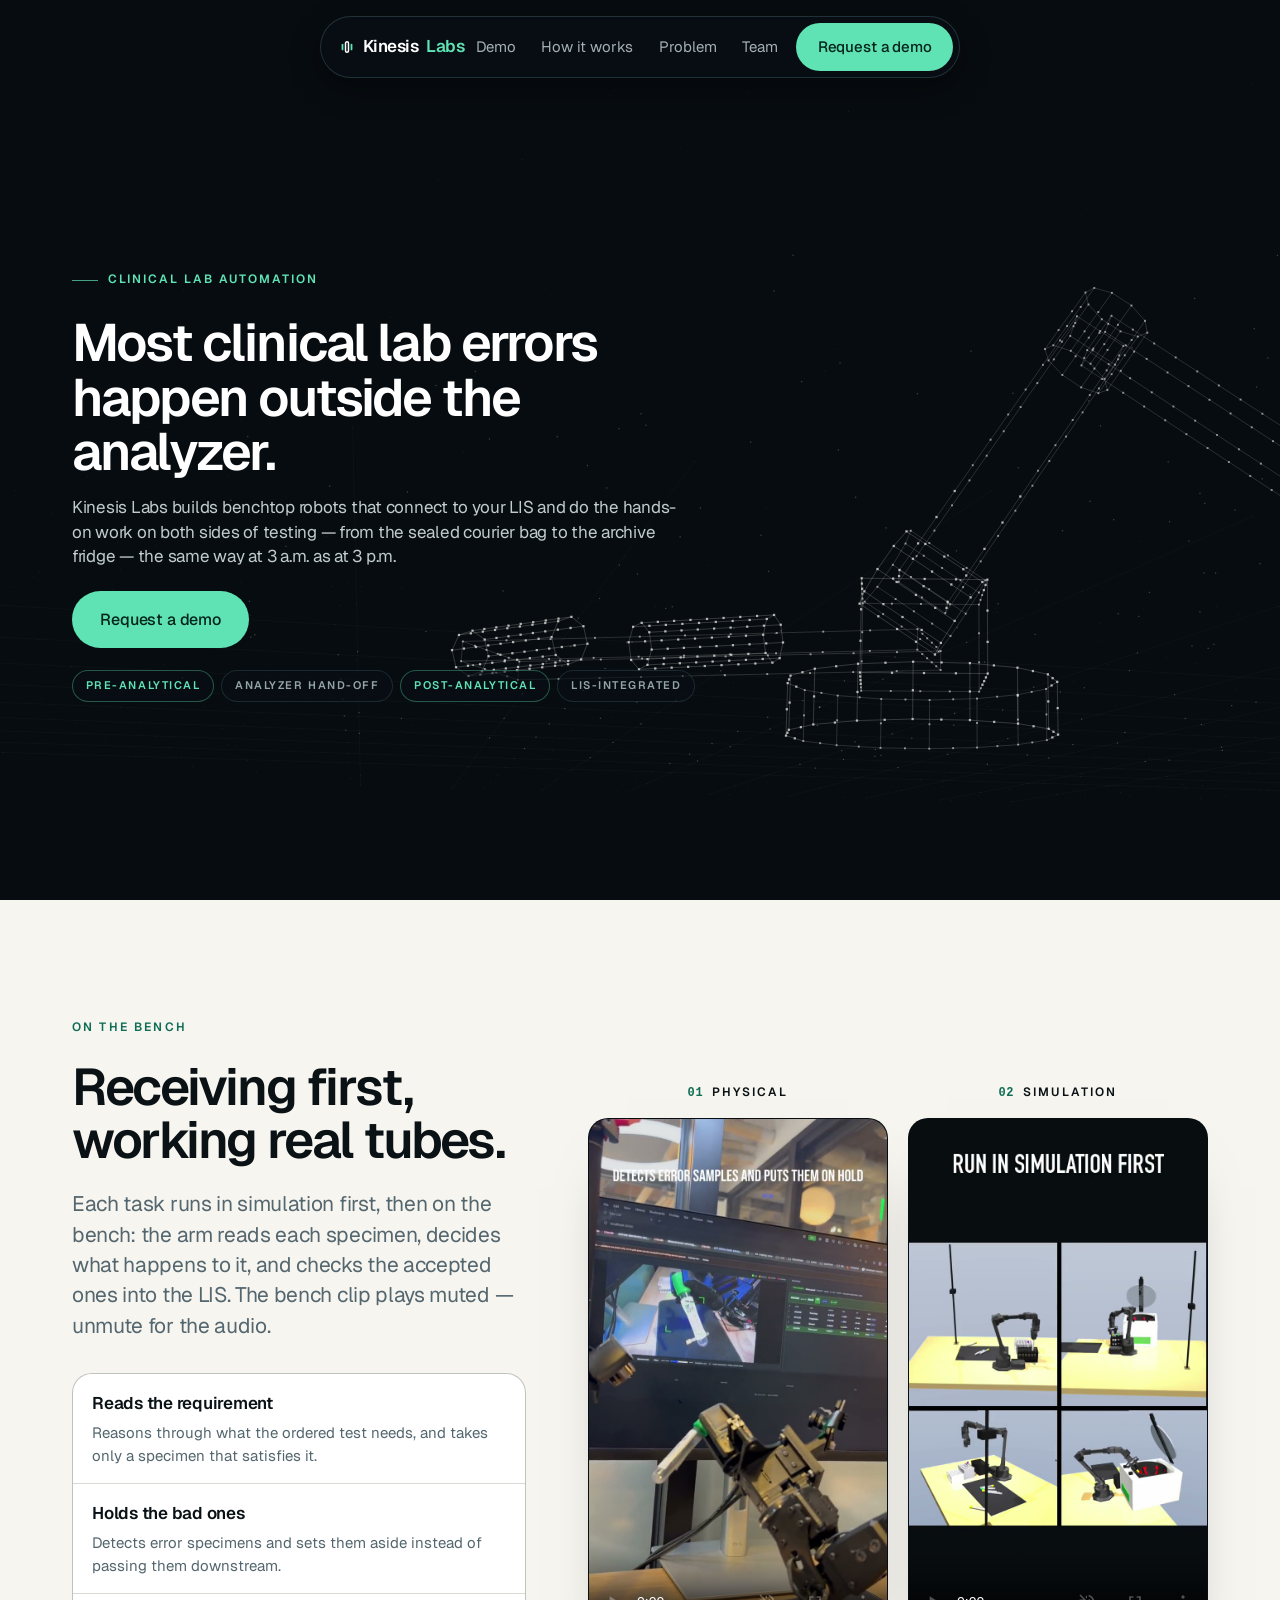
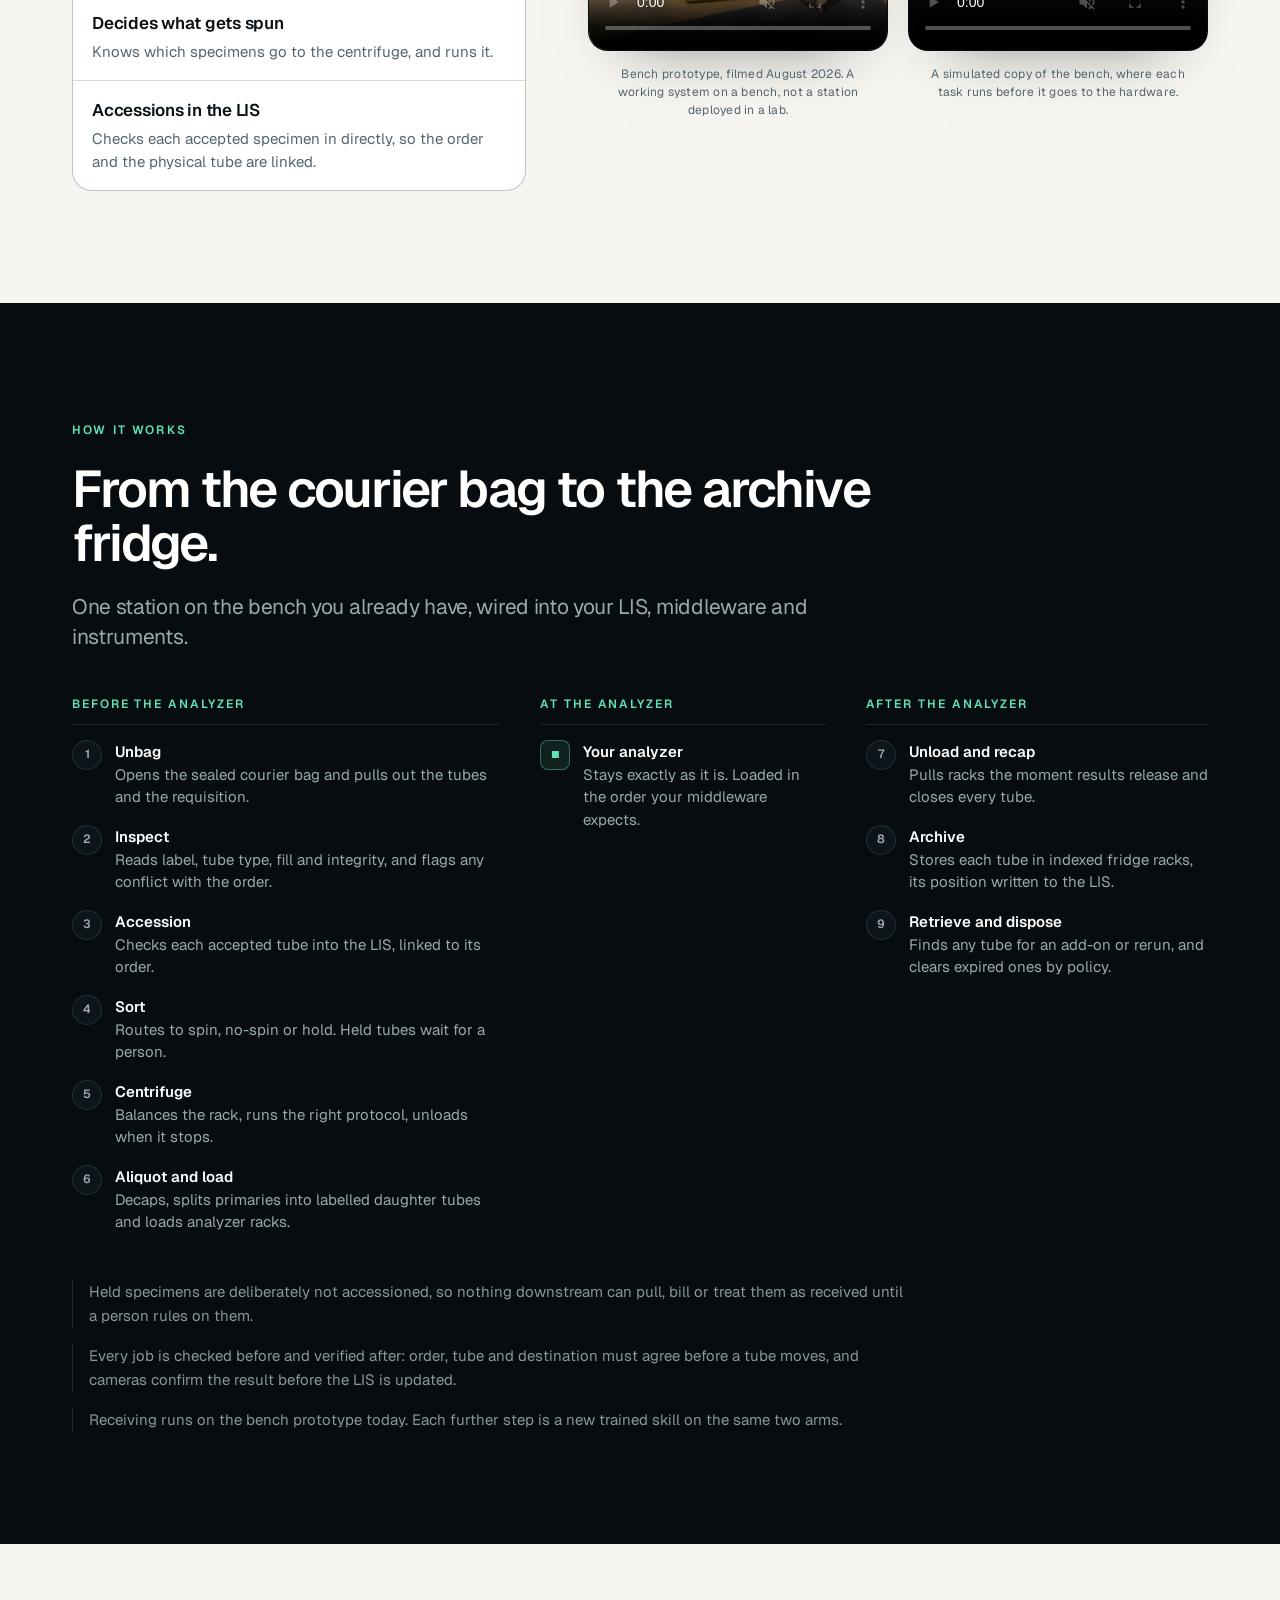
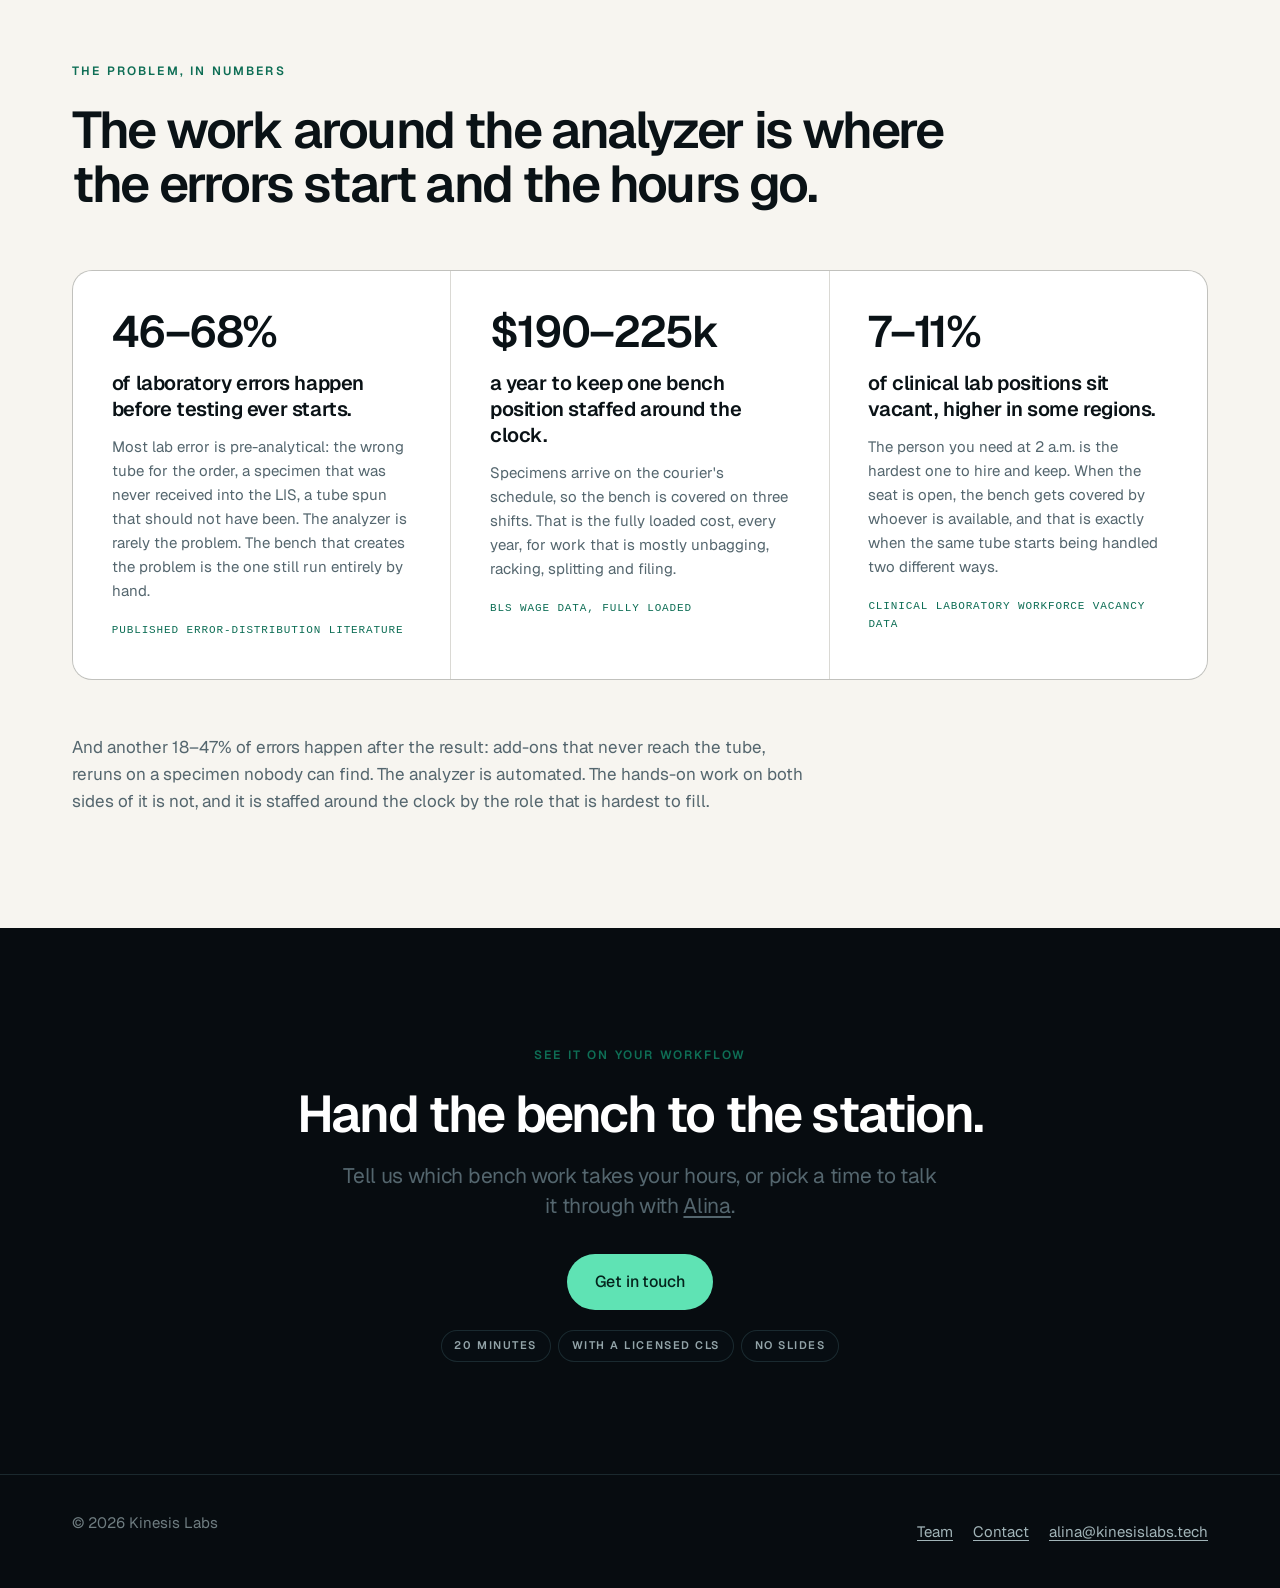
==== commit c766b278: "Demo: physical bench clip first, simulation second Co-Authored-By: Claude Opus 5.5 <noreply@anthropi" ====
--- a/index.html
+++ b/index.html
@@ -137,7 +137,17 @@
     </div>
     <div class="demo-pair">
       <figure class="demo-video">
-        <p class="demo-step"><span>01</span>Simulation</p>
+        <p class="demo-step"><span>01</span>Physical</p>
+        <video controls autoplay muted loop playsinline preload="metadata"
+               poster="assets/sample-receipt-poster.jpg"
+               aria-label="Bench demonstration of the receiving prototype handling blood tubes">
+          <source src="assets/sample-receipt-demo.mp4?v=2" type="video/mp4">
+          Your browser does not support embedded video.
+        </video>
+        <figcaption>Bench prototype, filmed August 2026. A working system on a bench, not a station deployed in a lab.</figcaption>
+      </figure>
+      <figure class="demo-video">
+        <p class="demo-step"><span>02</span>Simulation</p>
         <video controls autoplay muted loop playsinline preload="metadata"
                poster="assets/sim-demo-poster.jpg"
                aria-label="The receiving task running in simulation, seen from four camera angles">
@@ -145,16 +155,6 @@
           Your browser does not support embedded video.
         </video>
         <figcaption>A simulated copy of the bench, where each task runs before it goes to the hardware.</figcaption>
-      </figure>
-      <figure class="demo-video">
-        <p class="demo-step"><span>02</span>Physical</p>
-        <video controls autoplay muted loop playsinline preload="metadata"
-               poster="assets/sample-receipt-poster.jpg"
-               aria-label="Bench demonstration of the receiving prototype handling blood tubes">
-          <source src="assets/sample-receipt-demo.mp4?v=2" type="video/mp4">
-          Your browser does not support embedded video.
-        </video>
-        <figcaption>Bench prototype, filmed August 2026. A working system on a bench, not a station deployed in a lab.</figcaption>
       </figure>
     </div>
   </div>
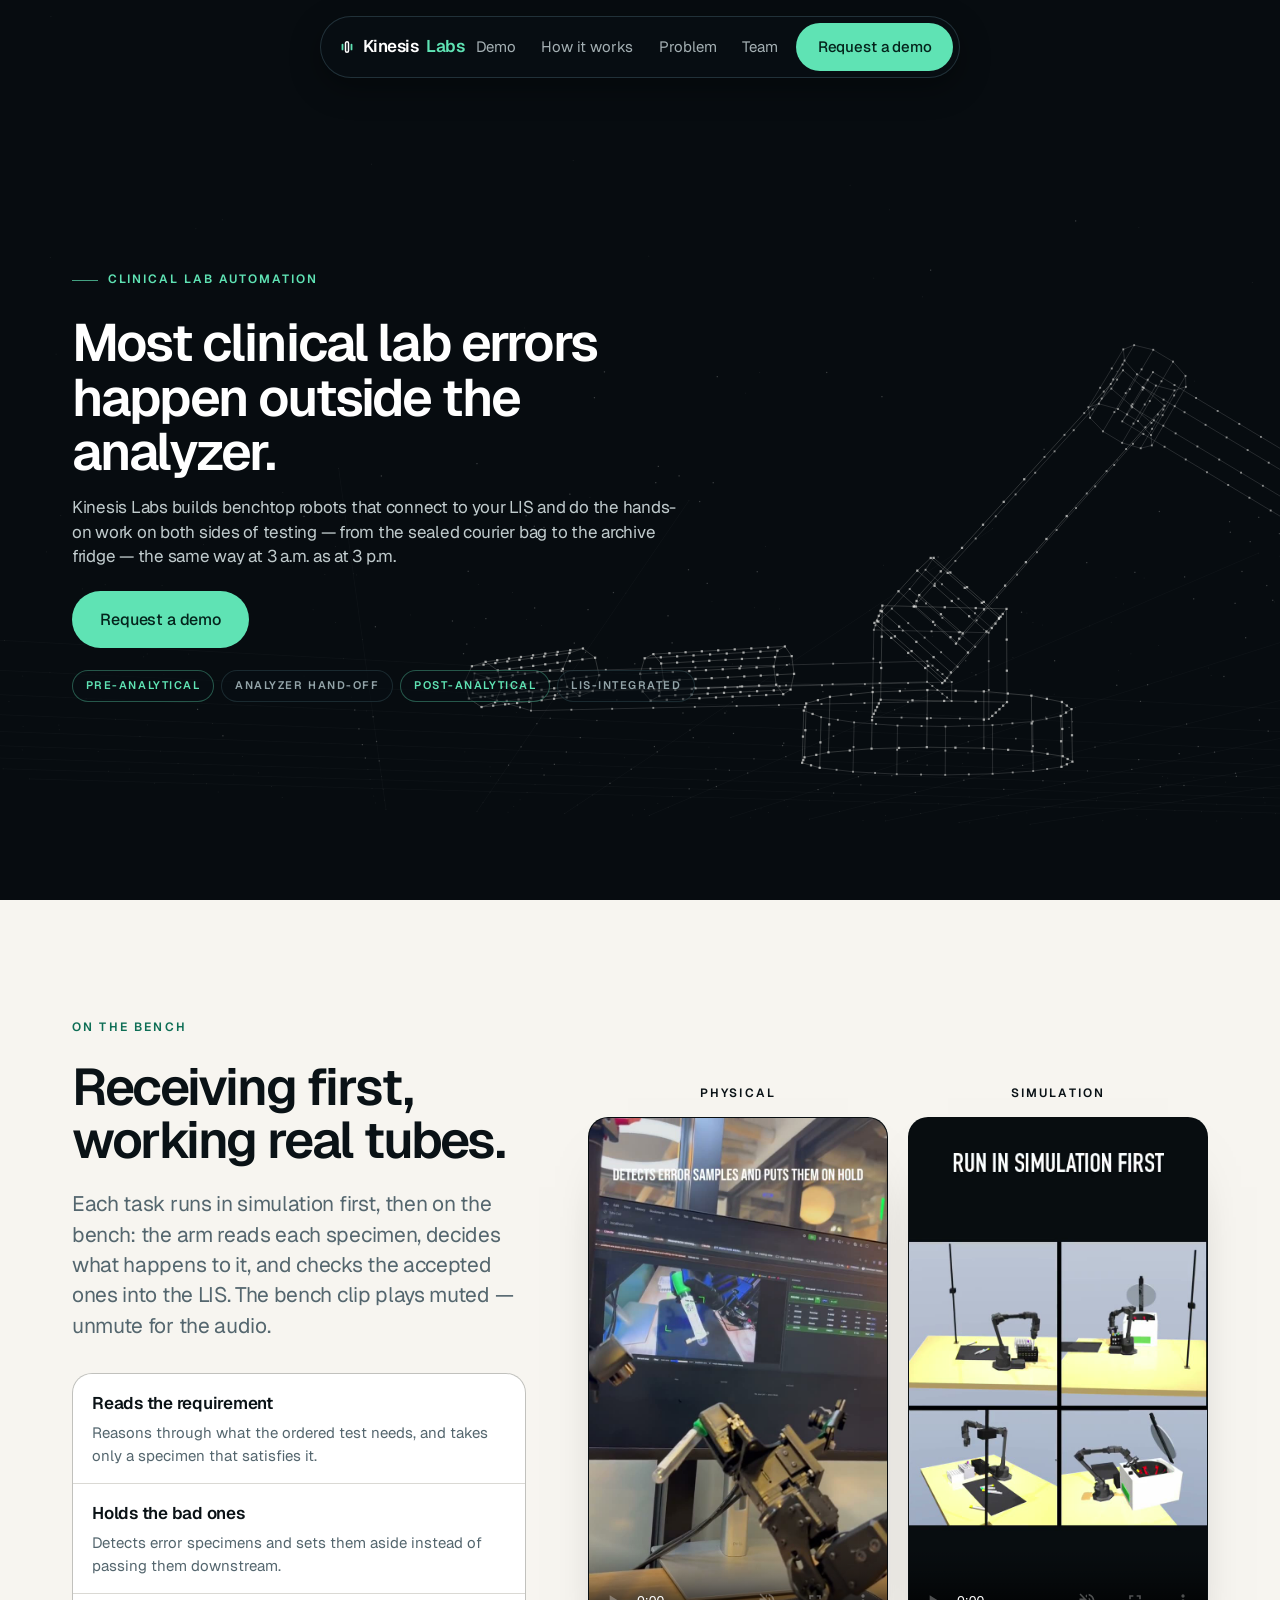
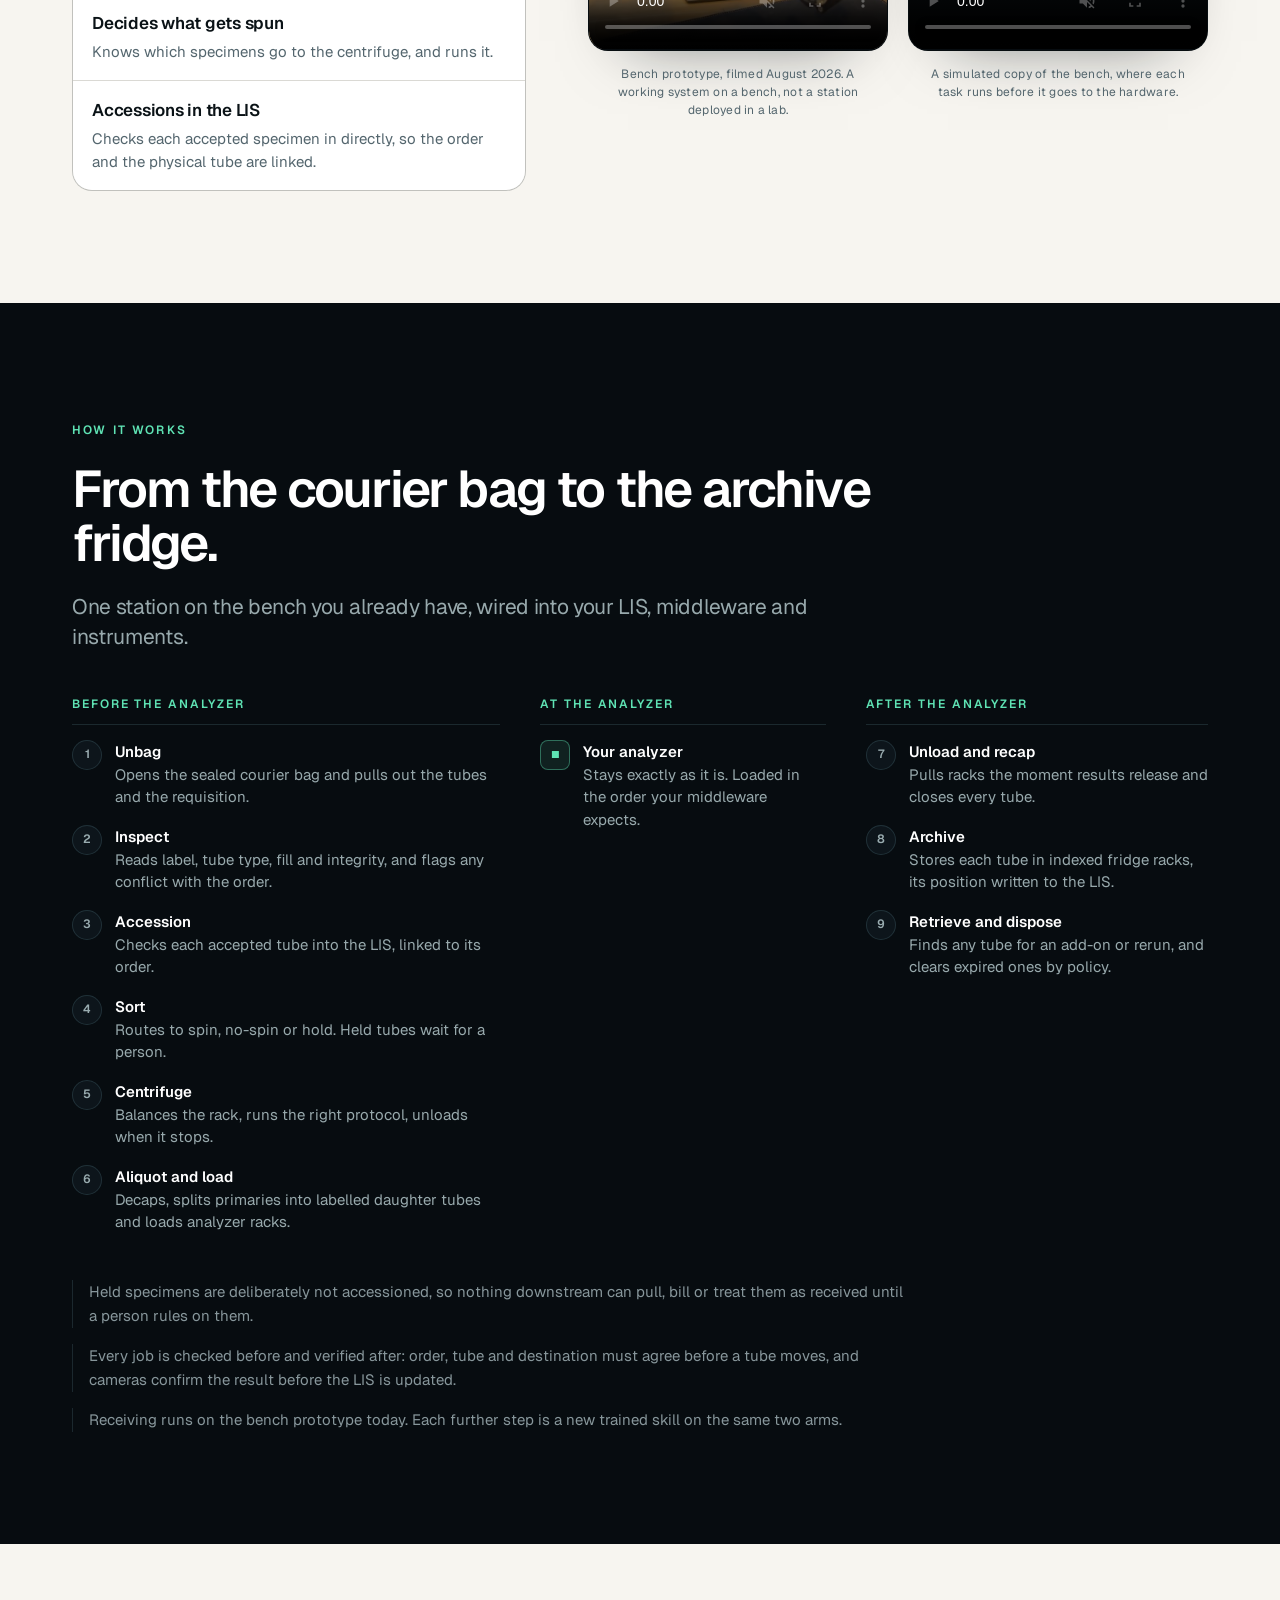
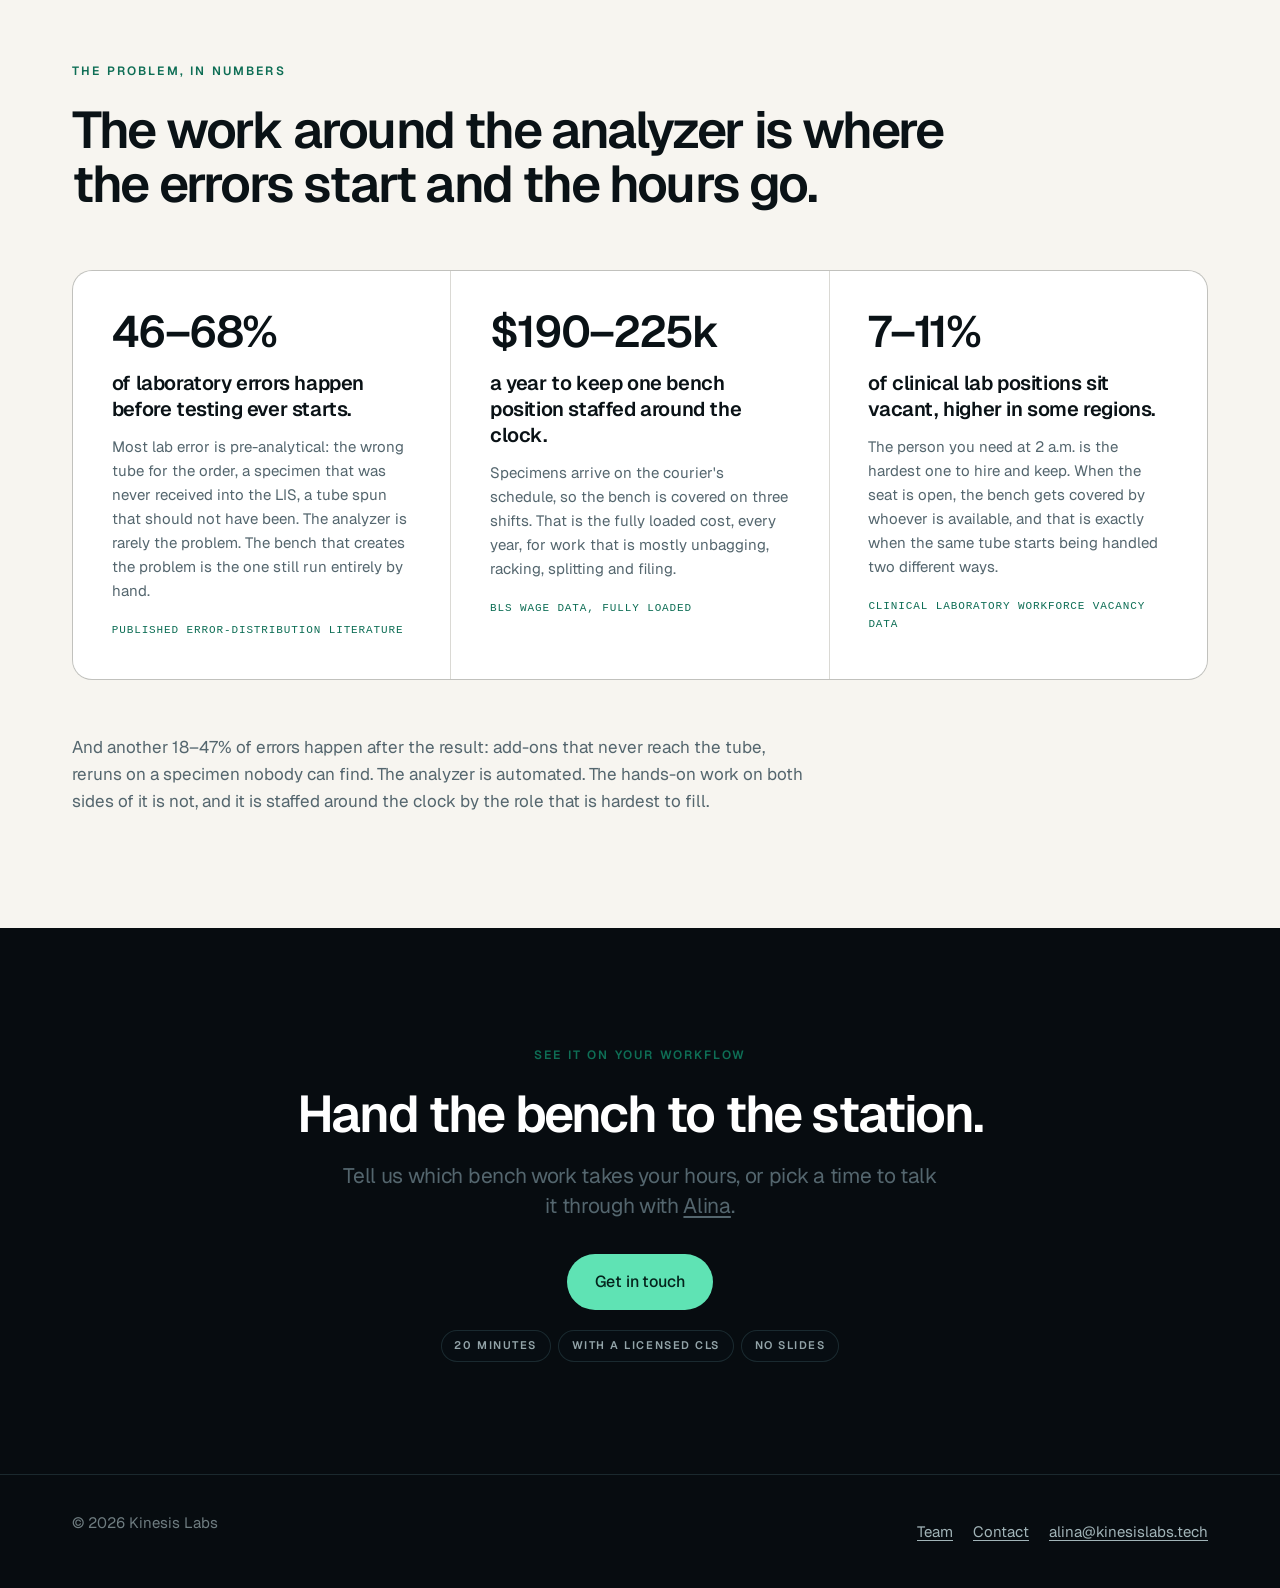
==== commit f20ec008: "Demo clip labels without step numbers Co-Authored-By: Claude Opus 5.5 <noreply@anthropic.com>" ====
--- a/index.html
+++ b/index.html
@@ -137,7 +137,7 @@
     </div>
     <div class="demo-pair">
       <figure class="demo-video">
-        <p class="demo-step"><span>01</span>Physical</p>
+        <p class="demo-step">Physical</p>
         <video controls autoplay muted loop playsinline preload="metadata"
                poster="assets/sample-receipt-poster.jpg"
                aria-label="Bench demonstration of the receiving prototype handling blood tubes">
@@ -147,7 +147,7 @@
         <figcaption>Bench prototype, filmed August 2026. A working system on a bench, not a station deployed in a lab.</figcaption>
       </figure>
       <figure class="demo-video">
-        <p class="demo-step"><span>02</span>Simulation</p>
+        <p class="demo-step">Simulation</p>
         <video controls autoplay muted loop playsinline preload="metadata"
                poster="assets/sim-demo-poster.jpg"
                aria-label="The receiving task running in simulation, seen from four camera angles">
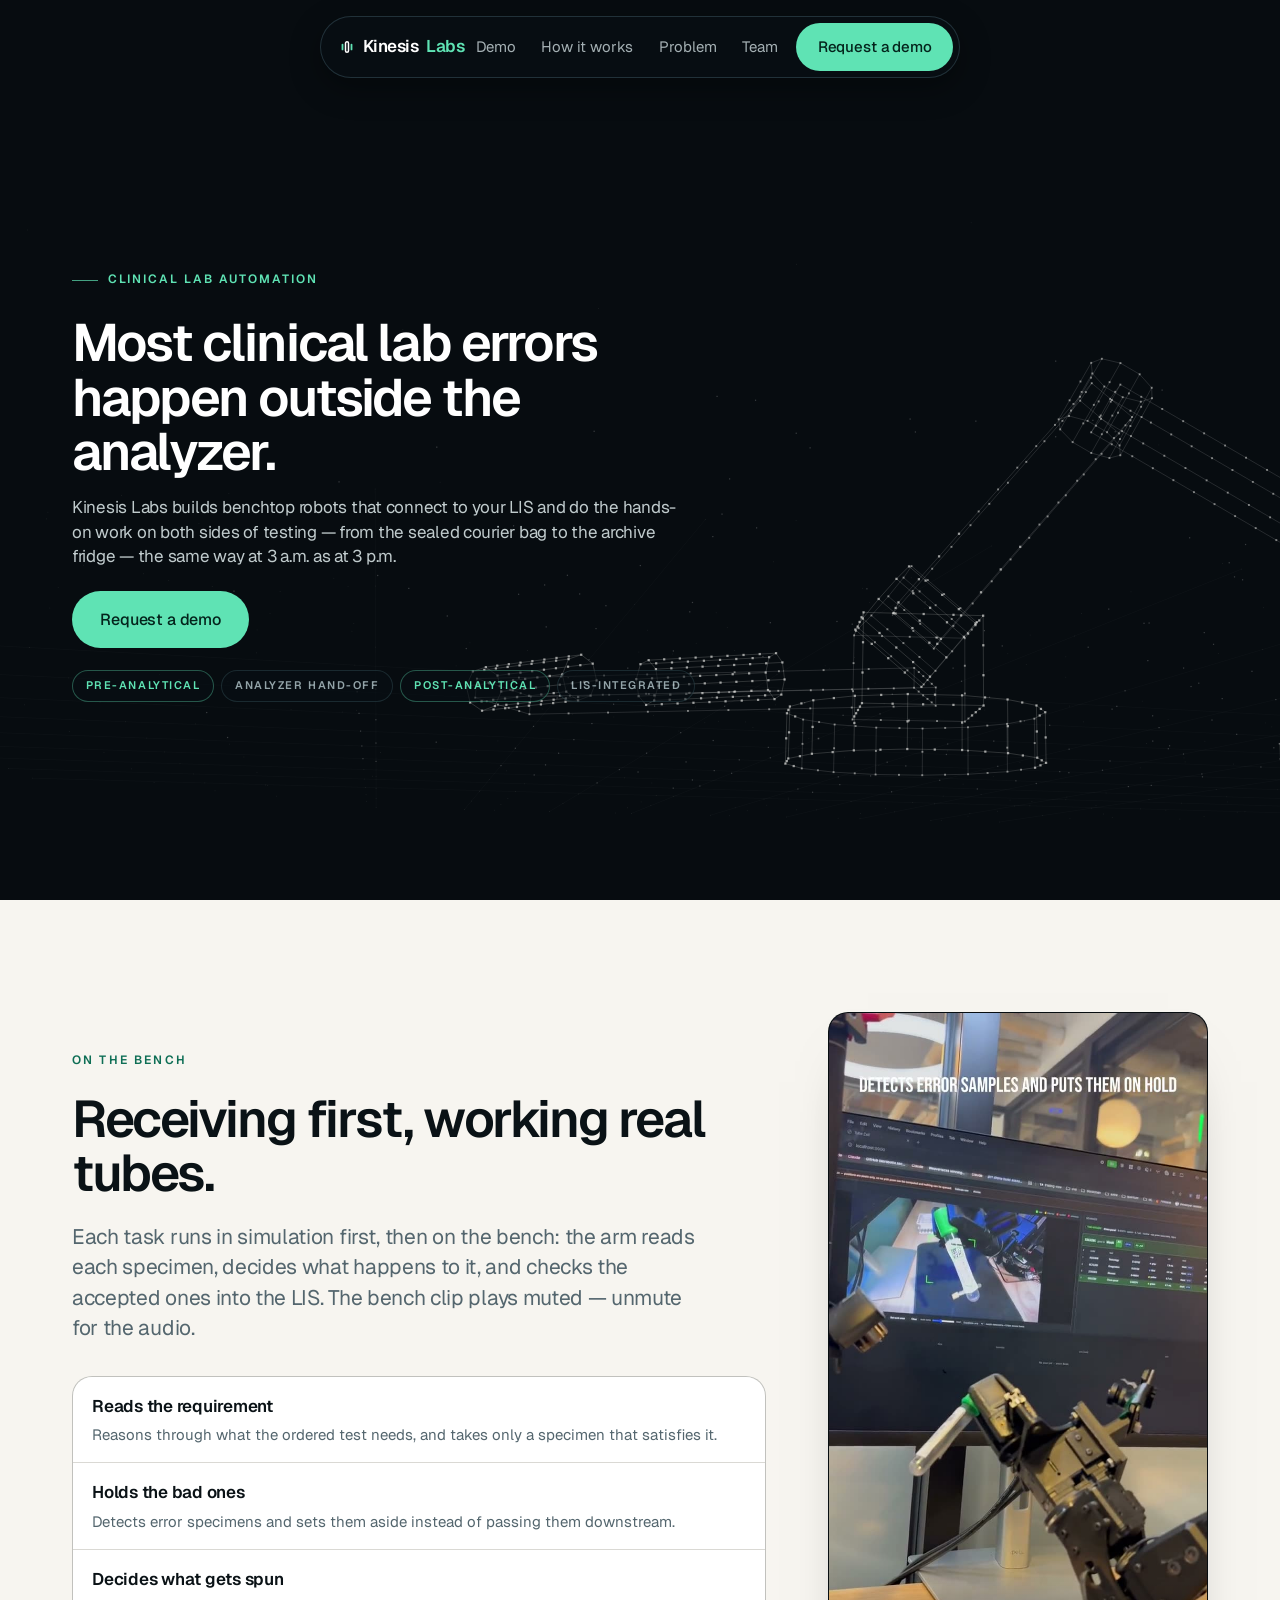
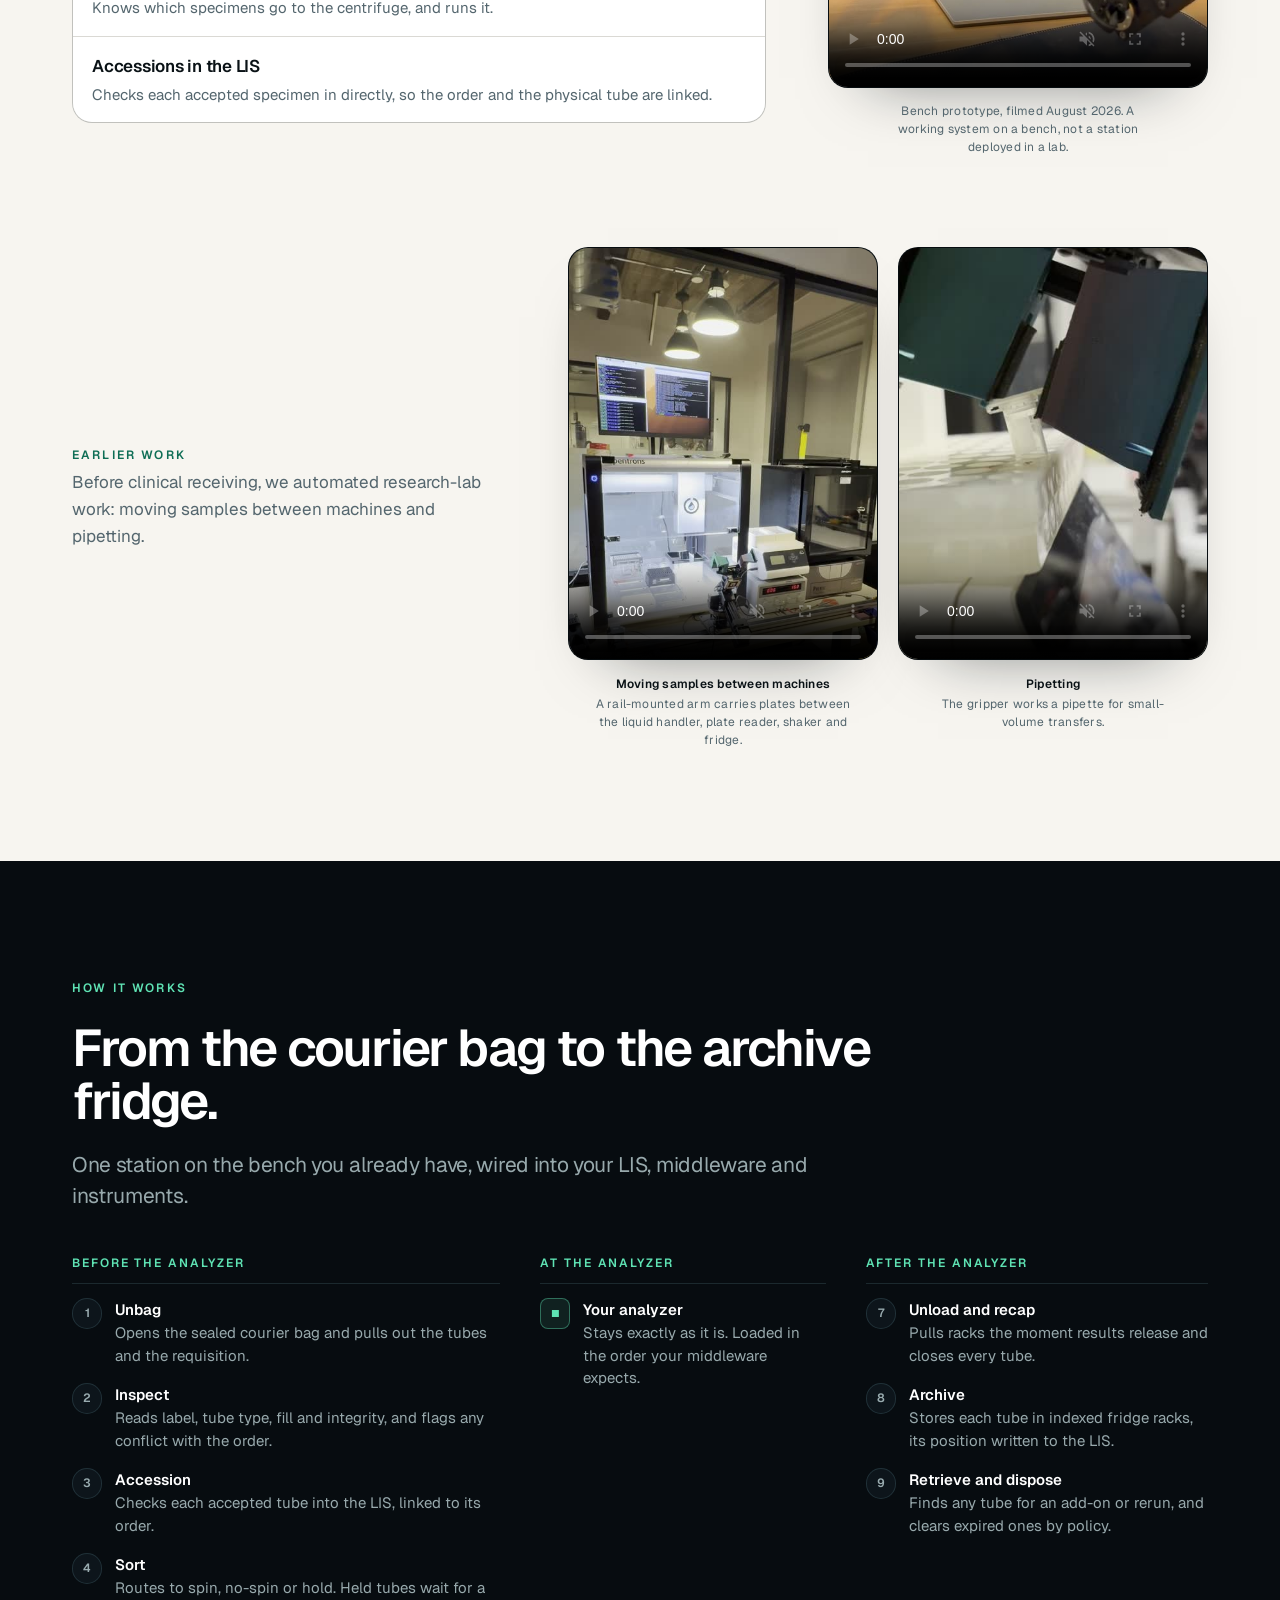
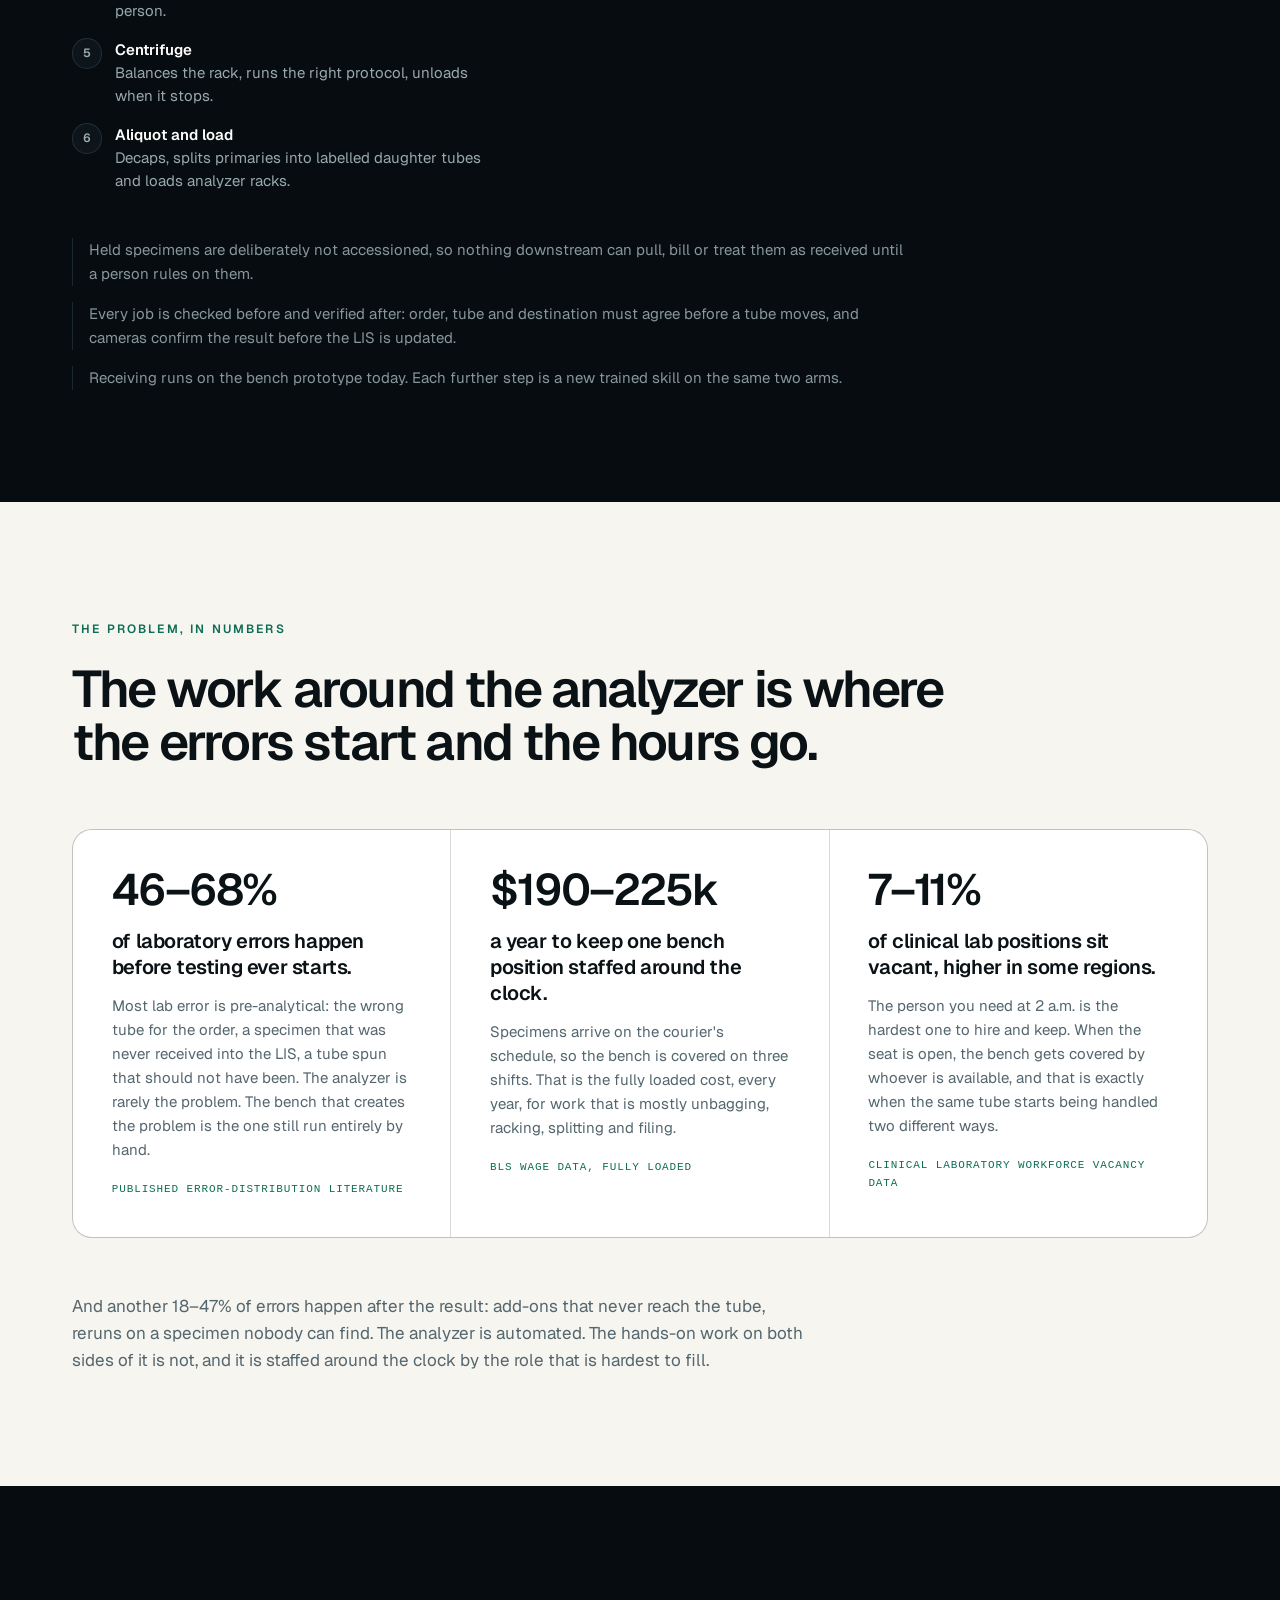
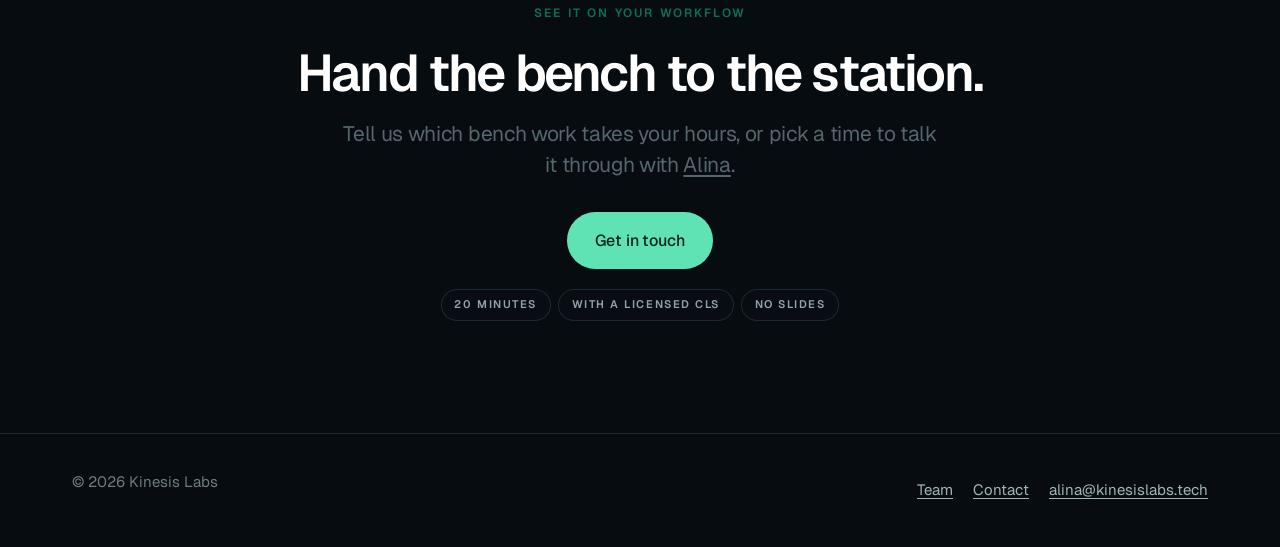
==== commit c4e401bc: "Demo: bench clip only; earlier research-lab clips (moving samples between machines, pipetting) Co-Au" ====
--- a/index.html
+++ b/index.html
@@ -27,7 +27,7 @@
 <meta name="twitter:image" content="https://kinesislabs.tech/assets/og-image.png">
 <link rel="apple-touch-icon" href="assets/icon-512.png">
 <link rel="stylesheet" href="https://fonts.googleapis.com/css2?family=Geist:wght@400;500;600;700&family=Inter:wght@400;500;600&display=swap">
-<link rel="stylesheet" href="assets/site.css?v=58">
+<link rel="stylesheet" href="assets/site.css?v=62">
 <script type="application/ld+json">
 {
   "@context": "https://schema.org",
@@ -137,7 +137,6 @@
     </div>
     <div class="demo-pair">
       <figure class="demo-video">
-        <p class="demo-step">Physical</p>
         <video controls autoplay muted loop playsinline preload="metadata"
                poster="assets/sample-receipt-poster.jpg"
                aria-label="Bench demonstration of the receiving prototype handling blood tubes">
@@ -146,15 +145,31 @@
         </video>
         <figcaption>Bench prototype, filmed August 2026. A working system on a bench, not a station deployed in a lab.</figcaption>
       </figure>
+    </div>
+  </div>
+
+  <!-- Earlier research-lab demos -->
+  <div class="wrap earlier">
+    <div class="earlier-head">
+      <p class="label">Earlier work</p>
+      <p class="earlier-lead">Before clinical receiving, we automated research-lab work: moving samples between machines and pipetting.</p>
+    </div>
+    <div class="earlier-row">
       <figure class="demo-video">
-        <p class="demo-step">Simulation</p>
-        <video controls autoplay muted loop playsinline preload="metadata"
-               poster="assets/sim-demo-poster.jpg"
-               aria-label="The receiving task running in simulation, seen from four camera angles">
-          <source src="assets/sim-demo.mp4" type="video/mp4">
-          Your browser does not support embedded video.
+        <video controls muted loop playsinline preload="none"
+               poster="assets/plate-to-fridge-poster.jpg?v=2"
+               aria-label="A rail-mounted arm carrying plates between a liquid handler, plate reader, shaker and fridge">
+          <source src="assets/plate-to-fridge.mp4?v=2" type="video/mp4">
         </video>
-        <figcaption>A simulated copy of the bench, where each task runs before it goes to the hardware.</figcaption>
+        <figcaption><b>Moving samples between machines</b>A rail-mounted arm carries plates between the liquid handler, plate reader, shaker and fridge.</figcaption>
+      </figure>
+      <figure class="demo-video">
+        <video class="wide" controls muted loop playsinline preload="none"
+               poster="assets/pipetting-poster.jpg"
+               aria-label="A robot gripper working a pipette">
+          <source src="assets/pipetting.mp4" type="video/mp4">
+        </video>
+        <figcaption><b>Pipetting</b>The gripper works a pipette for small-volume transfers.</figcaption>
       </figure>
     </div>
   </div>
--- a/assets/site.css
+++ b/assets/site.css
@@ -163,32 +163,46 @@
 
 /* Bench demo */
 .demo-grid{display:grid;gap:clamp(2rem,1.5rem + 3vw,4rem);grid-template-columns:1fr;align-items:center}
-@media (min-width:1100px){.demo-grid{grid-template-columns:minmax(0,1fr) minmax(520px,620px)}}
+@media (min-width:1000px){.demo-grid{grid-template-columns:minmax(0,1fr) minmax(320px,380px)}}
 .demo-copy .lead{margin-top:1.4rem;max-width:40rem}
 .demo-list{display:grid;gap:1px;margin-top:2rem;background:var(--line);border:1px solid var(--line);border-radius:var(--r);overflow:hidden}
 .demo-list li{background:#fff;padding:1rem 1.2rem;display:grid;gap:.2rem}
 .demo-list b{font-weight:600;letter-spacing:-.015em}
 .demo-list span{font-size:var(--t-sm);color:var(--muted);line-height:1.55}
-/* Simulation and bench clips side by side; a swipeable row on phones, where two
-   9:16 players next to each other would be too narrow to read the captions. */
-.demo-pair{display:grid;grid-template-columns:repeat(2,minmax(0,1fr));gap:clamp(.75rem,.5rem + 1vw,1.25rem);align-items:start;width:100%;max-width:620px;margin-inline:auto}
-@media (max-width:559px){
-  .demo-pair{
-    grid-template-columns:none;grid-auto-flow:column;grid-auto-columns:78%;width:auto;max-width:none;
-    overflow-x:auto;scroll-snap-type:x mandatory;scrollbar-width:none;
-    margin-inline:calc(-1 * clamp(1.25rem,4vw,2.5rem));padding-inline:clamp(1.25rem,4vw,2.5rem);scroll-padding-inline:clamp(1.25rem,4vw,2.5rem)
-  }
-  .demo-pair::-webkit-scrollbar{display:none}
-  .demo-pair>.demo-video{scroll-snap-align:start}
-}
-.demo-step{margin:0;display:flex;align-items:baseline;gap:.55rem;font-size:var(--t-xs);font-weight:600;letter-spacing:.18em;text-transform:uppercase;color:var(--text)}
-.demo-step span{font-family:var(--mono);letter-spacing:.06em;color:var(--mint-deep)}
+/* The bench clip beside the copy */
+.demo-pair{width:100%;max-width:380px;margin-inline:auto}
 .demo-video{margin:0;display:grid;gap:.9rem;justify-items:center}
 .demo-video video{
   width:100%;max-width:380px;aspect-ratio:9/16;border-radius:var(--r);background:var(--ink);
   border:1px solid var(--line);box-shadow:0 30px 60px -40px rgba(10,18,22,.55);object-fit:cover;
 }
 .demo-video figcaption{font-size:var(--t-xs);letter-spacing:.02em;color:var(--muted);text-align:center;max-width:32ch;line-height:1.5}
+
+/* Earlier work: two 9:16 clips side by side; a swipeable row on phones, where two
+   players next to each other would be too narrow to read the captions */
+.earlier{margin-top:clamp(3.5rem,2.5rem + 4vw,6rem)}
+.earlier-head{display:grid;gap:.25rem;margin-bottom:clamp(1.5rem,1.2rem + 1.2vw,2.25rem)}
+.earlier-head .label{margin:0}
+.earlier-lead{margin:0;max-width:44rem;color:var(--muted);line-height:1.6}
+.earlier-row{display:grid;grid-template-columns:repeat(2,minmax(0,1fr));gap:clamp(.75rem,.5rem + 1vw,1.25rem);align-items:start;max-width:620px}
+/* laptop: the note on the left and the clips on the right, like the demo above */
+@media (min-width:1000px){
+  .earlier{display:grid;grid-template-columns:minmax(0,1fr) minmax(520px,640px);gap:clamp(2rem,1.5rem + 3vw,4rem);align-items:center}
+  .earlier-head{margin-bottom:0}
+  .earlier-row{max-width:none}
+}
+@media (max-width:559px){
+  .earlier-row{
+    grid-template-columns:none;grid-auto-flow:column;grid-auto-columns:78%;max-width:none;
+    overflow-x:auto;scroll-snap-type:x mandatory;scrollbar-width:none;
+    margin-inline:calc(-1 * clamp(1.25rem,4vw,2.5rem));padding-inline:clamp(1.25rem,4vw,2.5rem);scroll-padding-inline:clamp(1.25rem,4vw,2.5rem)
+  }
+  .earlier-row::-webkit-scrollbar{display:none}
+  .earlier-row>.demo-video{scroll-snap-align:start}
+}
+.earlier .demo-video video{aspect-ratio:3/4}   /* the fridge clip is cut to 3:4, without the cables under the bench */
+.earlier .demo-video video.wide{object-position:58% 50%}   /* the landscape pipetting clip, cropped onto the gripper */
+.earlier .demo-video figcaption b{display:block;color:var(--text);font-weight:600;margin-bottom:.15rem}
 
 /* Stats */
 .stats{display:grid;gap:1px;background:var(--line);border:1px solid var(--line);border-radius:var(--r);overflow:hidden;grid-template-columns:1fr}
@@ -350,8 +364,6 @@
 .dark .demo-list li{background:var(--panel)}
 .dark .demo-list b{color:#fff}
 .dark .demo-list span{color:var(--muted-d)}
-.dark .demo-step{color:#fff}
-.dark .demo-step span{color:var(--mint)}
 .dark .demo-video video{border-color:var(--line-d);box-shadow:0 30px 60px -36px rgba(0,0,0,.9)}
 .dark .demo-video figcaption{color:var(--muted-d)}
 
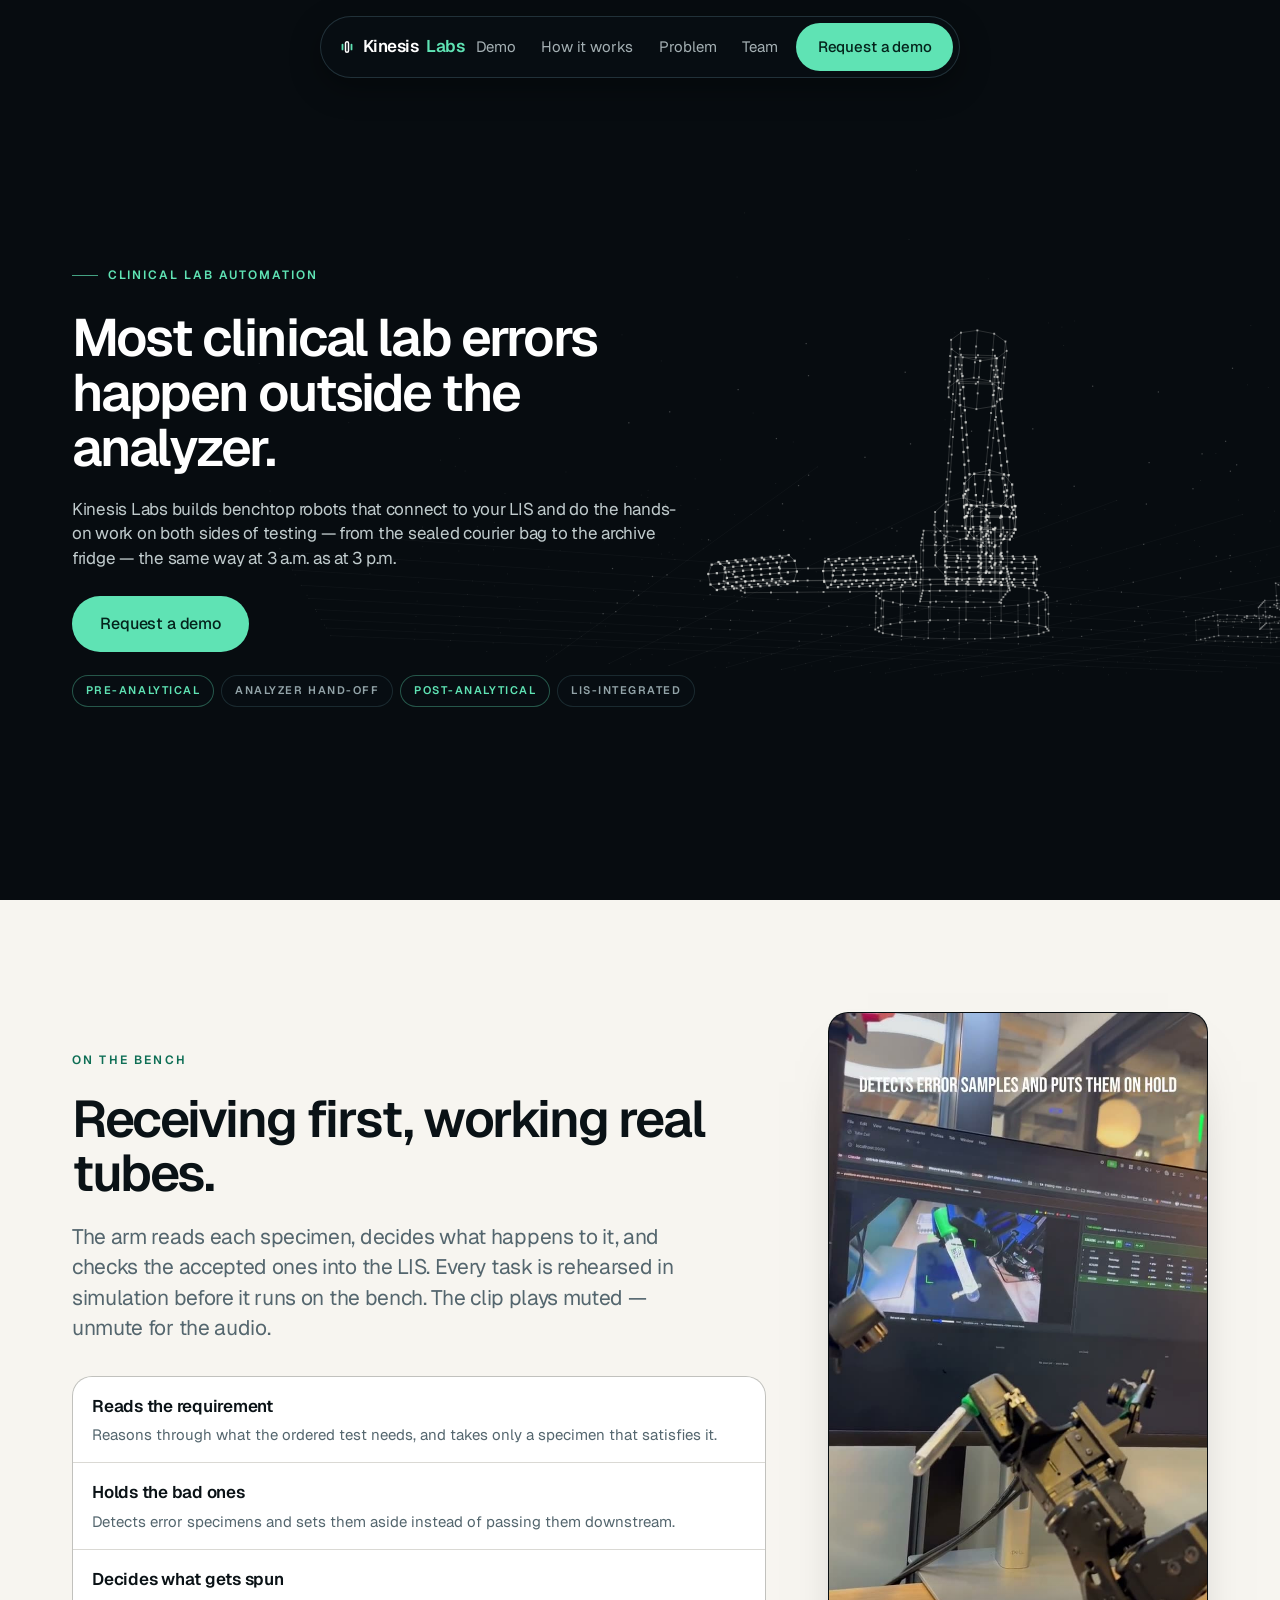
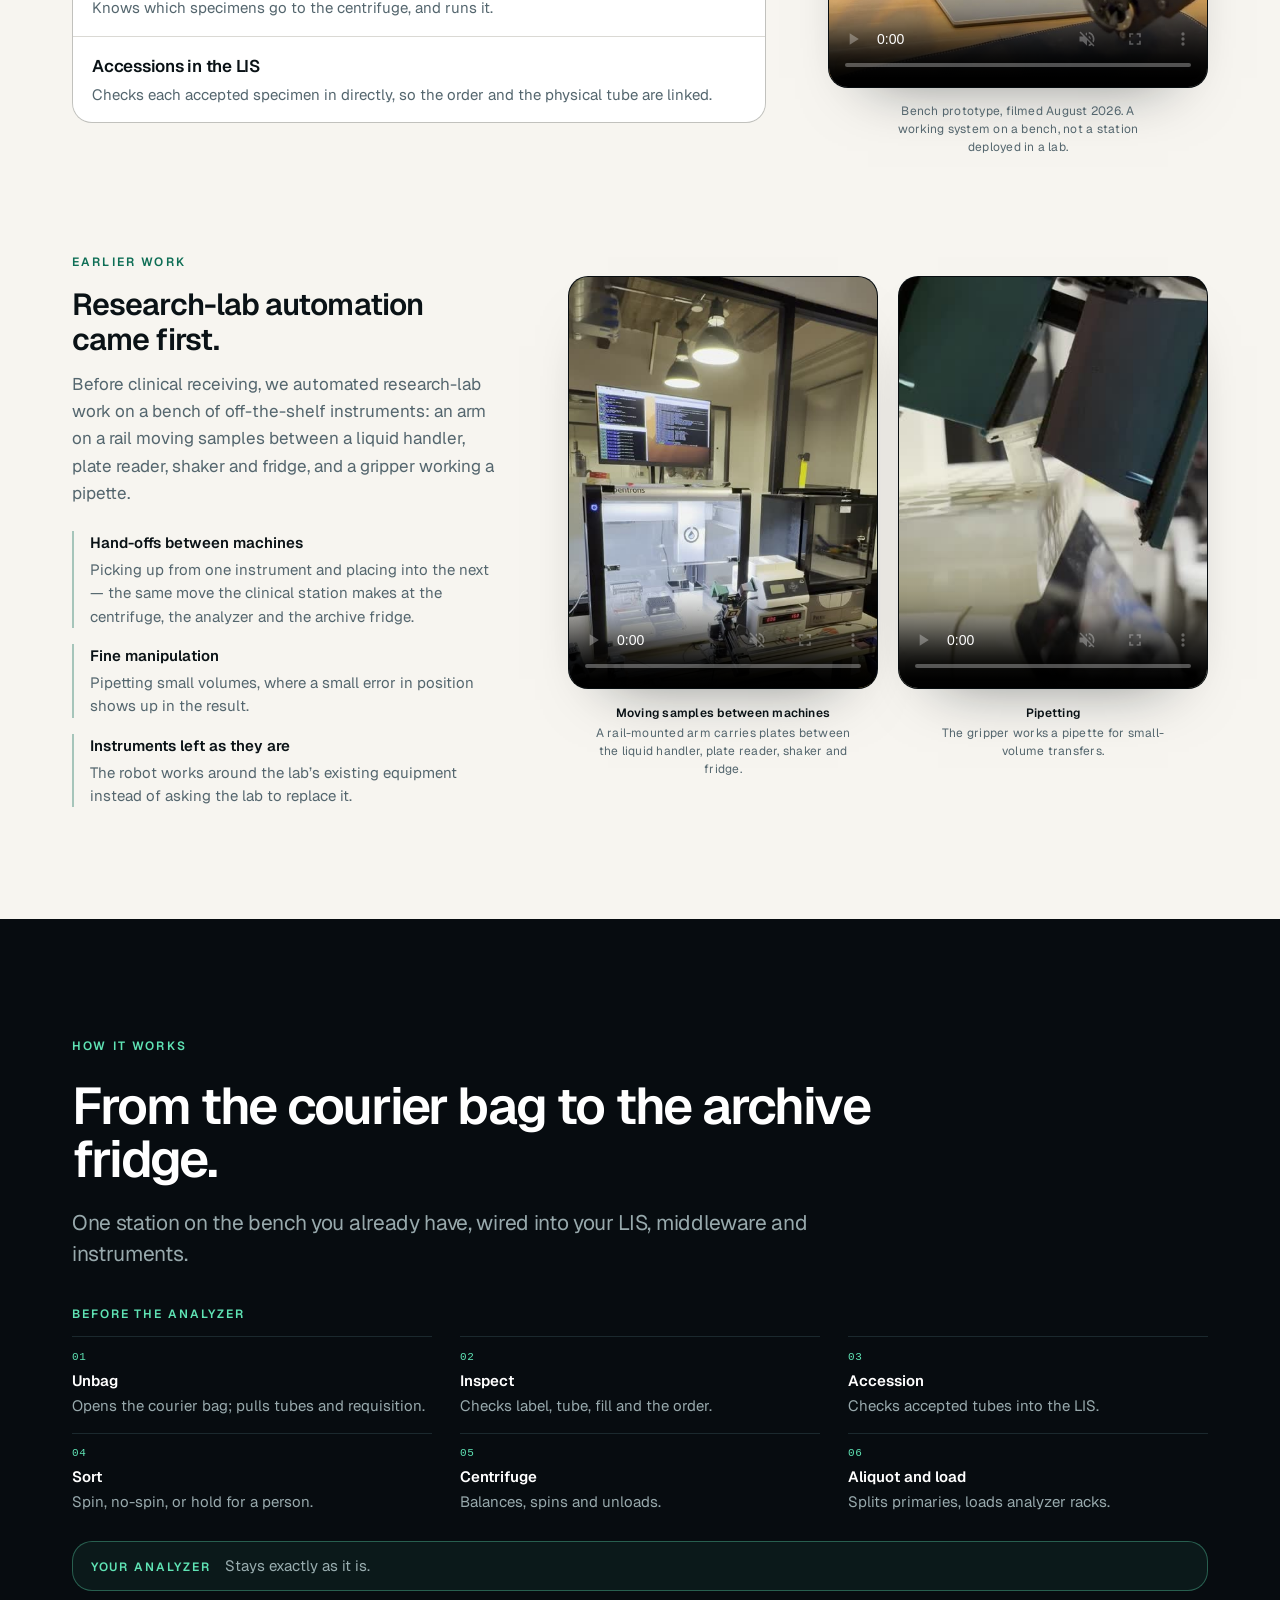
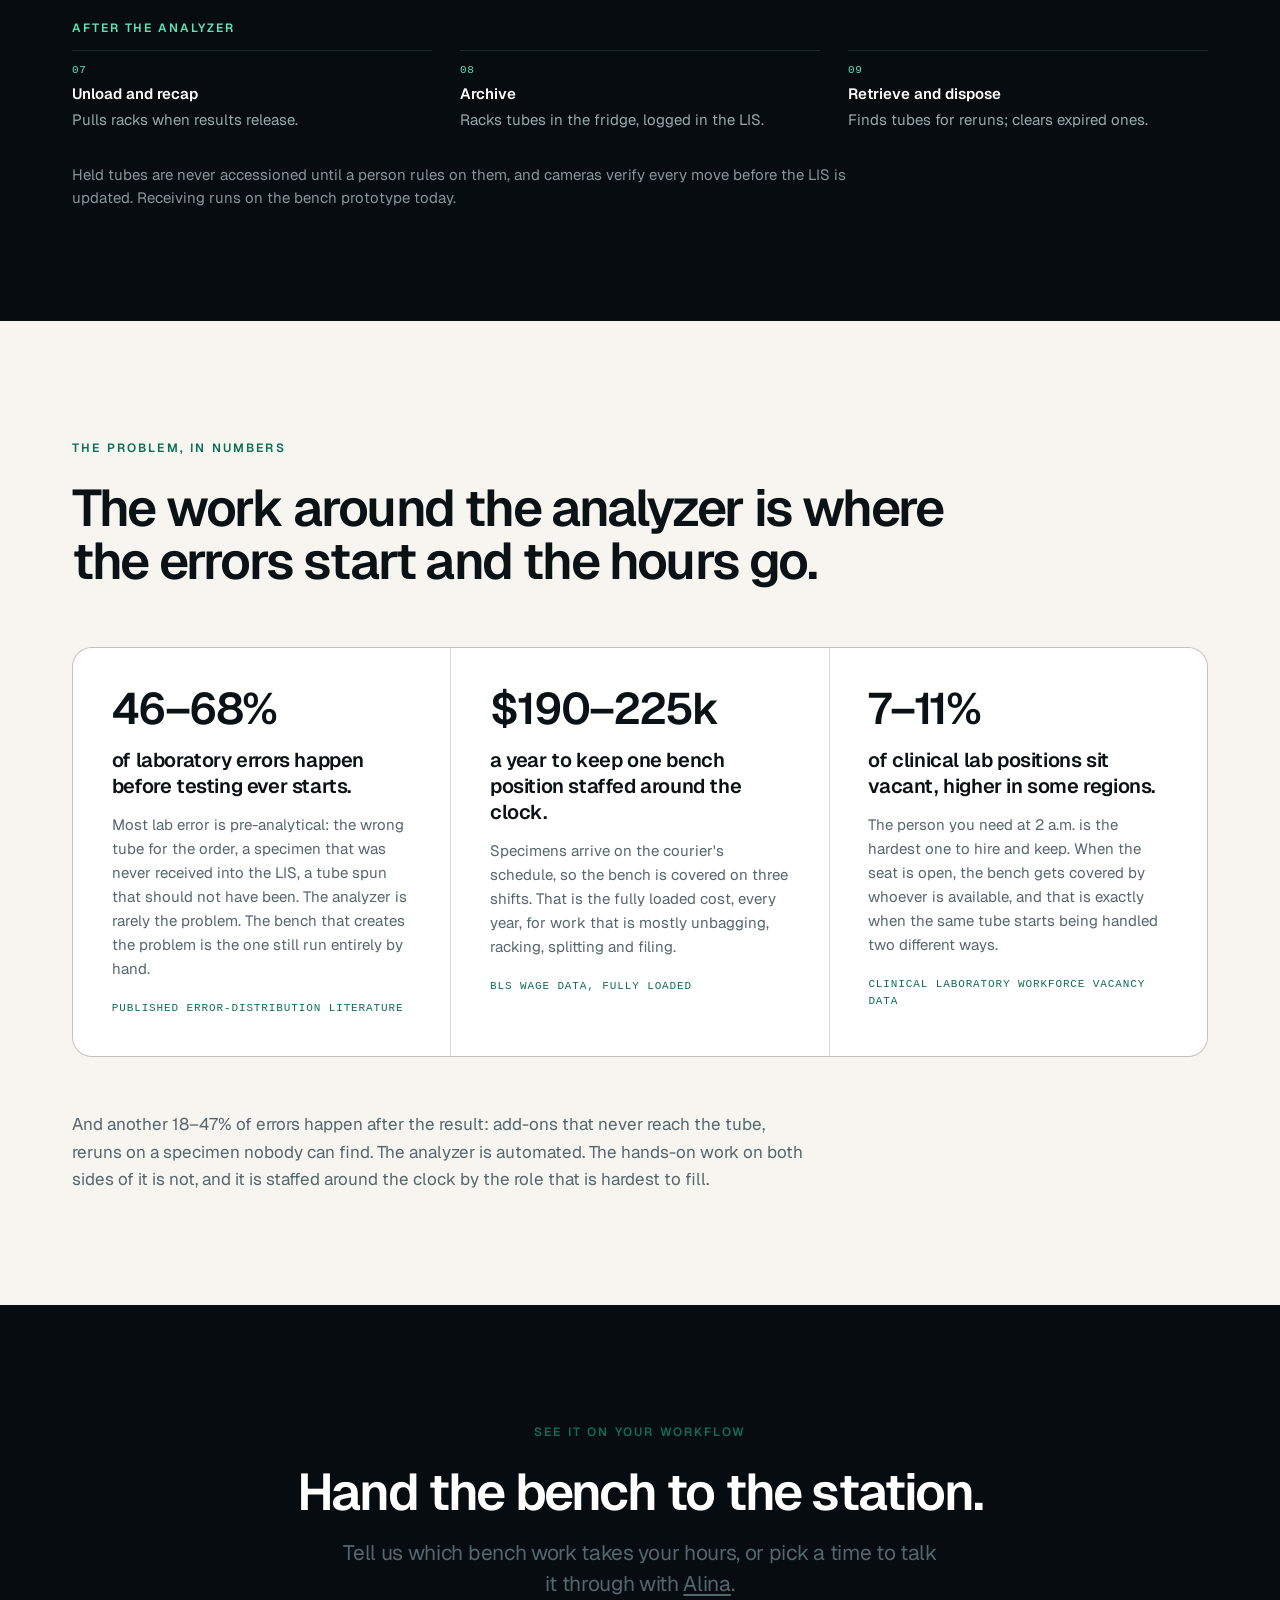
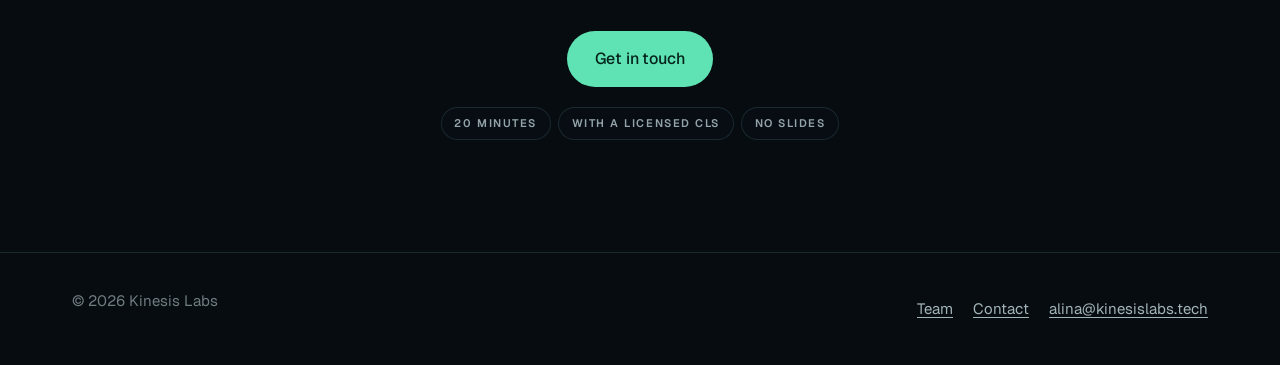
==== commit 7d9a9f69: "Touch-up: shorter How it works grid, fuller Earlier work, consistent nav, form copy Co-Authored-By: " ====
--- a/index.html
+++ b/index.html
@@ -27,7 +27,7 @@
 <meta name="twitter:image" content="https://kinesislabs.tech/assets/og-image.png">
 <link rel="apple-touch-icon" href="assets/icon-512.png">
 <link rel="stylesheet" href="https://fonts.googleapis.com/css2?family=Geist:wght@400;500;600;700&family=Inter:wght@400;500;600&display=swap">
-<link rel="stylesheet" href="assets/site.css?v=62">
+<link rel="stylesheet" href="assets/site.css?v=66">
 <script type="application/ld+json">
 {
   "@context": "https://schema.org",
@@ -127,7 +127,7 @@
     <div class="demo-copy">
       <p class="label">On the bench</p>
       <h2 id="demo-h">Receiving first, working real tubes.</h2>
-      <p class="lead">Each task runs in simulation first, then on the bench: the arm reads each specimen, decides what happens to it, and checks the accepted ones into the LIS. The bench clip plays muted &mdash; unmute for the audio.</p>
+      <p class="lead">The arm reads each specimen, decides what happens to it, and checks the accepted ones into the LIS. Every task is rehearsed in simulation before it runs on the bench. The clip plays muted &mdash; unmute for the audio.</p>
       <ul class="demo-list">
         <li><b>Reads the requirement</b><span>Reasons through what the ordered test needs, and takes only a specimen that satisfies it.</span></li>
         <li><b>Holds the bad ones</b><span>Detects error specimens and sets them aside instead of passing them downstream.</span></li>
@@ -152,7 +152,13 @@
   <div class="wrap earlier">
     <div class="earlier-head">
       <p class="label">Earlier work</p>
-      <p class="earlier-lead">Before clinical receiving, we automated research-lab work: moving samples between machines and pipetting.</p>
+      <h3 class="earlier-h">Research-lab automation came first.</h3>
+      <p class="earlier-lead">Before clinical receiving, we automated research-lab work on a bench of off-the-shelf instruments: an arm on a rail moving samples between a liquid handler, plate reader, shaker and fridge, and a gripper working a pipette.</p>
+      <ul class="earlier-points">
+        <li><b>Hand-offs between machines</b><span>Picking up from one instrument and placing into the next &mdash; the same move the clinical station makes at the centrifuge, the analyzer and the archive fridge.</span></li>
+        <li><b>Fine manipulation</b><span>Pipetting small volumes, where a small error in position shows up in the result.</span></li>
+        <li><b>Instruments left as they are</b><span>The robot works around the lab&rsquo;s existing equipment instead of asking the lab to replace it.</span></li>
+      </ul>
     </div>
     <div class="earlier-row">
       <figure class="demo-video">
@@ -183,38 +189,26 @@
       <h2 id="station-h">From the courier bag to the archive fridge.</h2>
       <p class="lead">One station on the bench you already have, wired into your LIS, middleware and instruments.</p>
     </div>
-    <div class="flow">
-      <div class="flow-col">
-        <p class="flow-k">Before the analyzer</p>
-        <ol class="flow-list">
-          <li><span class="flow-n">1</span><b>Unbag</b><span>Opens the sealed courier bag and pulls out the tubes and the requisition.</span></li>
-          <li><span class="flow-n">2</span><b>Inspect</b><span>Reads label, tube type, fill and integrity, and flags any conflict with the order.</span></li>
-          <li><span class="flow-n">3</span><b>Accession</b><span>Checks each accepted tube into the LIS, linked to its order.</span></li>
-          <li><span class="flow-n">4</span><b>Sort</b><span>Routes to spin, no-spin or hold. Held tubes wait for a person.</span></li>
-          <li><span class="flow-n">5</span><b>Centrifuge</b><span>Balances the rack, runs the right protocol, unloads when it stops.</span></li>
-          <li><span class="flow-n">6</span><b>Aliquot and load</b><span>Decaps, splits primaries into labelled daughter tubes and loads analyzer racks.</span></li>
-        </ol>
-      </div>
-      <div class="flow-col flow-hub">
-        <p class="flow-k">At the analyzer</p>
-        <ol class="flow-list">
-          <li><span class="flow-n">&#9632;</span><b>Your analyzer</b><span>Stays exactly as it is. Loaded in the order your middleware expects.</span></li>
-        </ol>
-      </div>
-      <div class="flow-col">
-        <p class="flow-k">After the analyzer</p>
-        <ol class="flow-list" start="7">
-          <li><span class="flow-n">7</span><b>Unload and recap</b><span>Pulls racks the moment results release and closes every tube.</span></li>
-          <li><span class="flow-n">8</span><b>Archive</b><span>Stores each tube in indexed fridge racks, its position written to the LIS.</span></li>
-          <li><span class="flow-n">9</span><b>Retrieve and dispose</b><span>Finds any tube for an add-on or rerun, and clears expired ones by policy.</span></li>
-        </ol>
-      </div>
+    <p class="flow-k">Before the analyzer</p>
+    <ol class="flow-grid">
+      <li><span class="flow-n">01</span><b>Unbag</b><span>Opens the courier bag; pulls tubes and requisition.</span></li>
+      <li><span class="flow-n">02</span><b>Inspect</b><span>Checks label, tube, fill and the order.</span></li>
+      <li><span class="flow-n">03</span><b>Accession</b><span>Checks accepted tubes into the LIS.</span></li>
+      <li><span class="flow-n">04</span><b>Sort</b><span>Spin, no-spin, or hold for a person.</span></li>
+      <li><span class="flow-n">05</span><b>Centrifuge</b><span>Balances, spins and unloads.</span></li>
+      <li><span class="flow-n">06</span><b>Aliquot and load</b><span>Splits primaries, loads analyzer racks.</span></li>
+    </ol>
+    <div class="flow-hub">
+      <span class="flow-hub-k">Your analyzer</span>
+      <span>Stays exactly as it is.</span>
     </div>
-    <div class="notes">
-      <p>Held specimens are deliberately not accessioned, so nothing downstream can pull, bill or treat them as received until a person rules on them.</p>
-      <p>Every job is checked before and verified after: order, tube and destination must agree before a tube moves, and cameras confirm the result before the LIS is updated.</p>
-      <p>Receiving runs on the bench prototype today. Each further step is a new trained skill on the same two arms.</p>
-    </div>
+    <p class="flow-k">After the analyzer</p>
+    <ol class="flow-grid" start="7">
+      <li><span class="flow-n">07</span><b>Unload and recap</b><span>Pulls racks when results release.</span></li>
+      <li><span class="flow-n">08</span><b>Archive</b><span>Racks tubes in the fridge, logged in the LIS.</span></li>
+      <li><span class="flow-n">09</span><b>Retrieve and dispose</b><span>Finds tubes for reruns; clears expired ones.</span></li>
+    </ol>
+    <p class="flow-note">Held tubes are never accessioned until a person rules on them, and cameras verify every move before the LIS is updated. Receiving runs on the bench prototype today.</p>
   </div>
 </section>
 
--- a/assets/site.css
+++ b/assets/site.css
@@ -113,8 +113,8 @@
 /* short viewports: shrink the type before anything falls off the screen */
 @media (max-height:900px) and (min-width:1000px){
   .hero h1{font-size:clamp(2.25rem,1.2rem + 2.6vw,3.4rem)}
-  .hero .lead{font-size:1.0625rem;margin-top:1rem}
-  .hero-actions{margin-top:1.4rem}
+  .hero .lead{font-size:1.0625rem;margin-top:1.4rem}
+  .hero-actions{margin-top:1.6rem}
 }
 @media (max-width:999px){
   .hero-stage{padding-block:4.75rem 1.25rem}
@@ -181,8 +181,8 @@
 /* Earlier work: two 9:16 clips side by side; a swipeable row on phones, where two
    players next to each other would be too narrow to read the captions */
 .earlier{margin-top:clamp(3.5rem,2.5rem + 4vw,6rem)}
-.earlier-head{display:grid;gap:.25rem;margin-bottom:clamp(1.5rem,1.2rem + 1.2vw,2.25rem)}
-.earlier-head .label{margin:0}
+.earlier-head{margin-bottom:clamp(1.5rem,1.2rem + 1.2vw,2.25rem)}
+.earlier-head .label{margin:0 0 .9rem}
 .earlier-lead{margin:0;max-width:44rem;color:var(--muted);line-height:1.6}
 .earlier-row{display:grid;grid-template-columns:repeat(2,minmax(0,1fr));gap:clamp(.75rem,.5rem + 1vw,1.25rem);align-items:start;max-width:620px}
 /* laptop: the note on the left and the clips on the right, like the demo above */
@@ -224,8 +224,6 @@
 .step .n{display:inline-flex;align-items:center;justify-content:center;width:2rem;height:2rem;border-radius:var(--pill);margin-bottom:1.1rem;background:rgba(95,227,180,.1);border:1px solid rgba(95,227,180,.3);color:var(--mint);font-family:var(--mono);font-size:.8125rem;font-weight:600}
 .step h3{margin-bottom:.55rem}
 .step p{margin:0;font-size:var(--t-sm);line-height:1.6;color:var(--muted-d)}
-.notes{margin-top:clamp(2rem,1.6rem + 1.6vw,3rem);display:grid;gap:1rem;max-width:52rem}
-.notes p{margin:0;font-size:var(--t-sm);color:rgba(214,236,240,.62);padding-left:1rem;border-left:1px solid var(--line-d)}
 
 /* Physical AI */
 .feat h3{margin-bottom:.5rem}
@@ -359,23 +357,26 @@
 /* step count beside the workflow group labels */
 .label .count{display:inline-block;white-space:nowrap;margin-left:.6rem;padding:.2rem .55rem;border-radius:var(--pill);border:1px solid rgba(95,227,180,.3);color:rgba(214,236,240,.6);letter-spacing:.1em}
 
-/* Bench demo on the ink ground */
-.dark .demo-list{background:var(--line-d);border-color:var(--line-d)}
-.dark .demo-list li{background:var(--panel)}
-.dark .demo-list b{color:#fff}
-.dark .demo-list span{color:var(--muted-d)}
-.dark .demo-video video{border-color:var(--line-d);box-shadow:0 30px 60px -36px rgba(0,0,0,.9)}
-.dark .demo-video figcaption{color:var(--muted-d)}
-
-/* How it works: every step in three groups -- before, at and after the analyzer */
-.how .head{margin-bottom:clamp(1.75rem,1.4rem + 1.6vw,2.75rem)}
-.flow{display:grid;gap:clamp(1.5rem,1rem + 2vw,2.5rem);grid-template-columns:1fr}
-@media (min-width:900px){.flow{grid-template-columns:minmax(0,1.5fr) minmax(0,1fr) minmax(0,1.2fr);align-items:start}}
-.flow-k{margin:0 0 .9rem;padding-bottom:.6rem;border-bottom:1px solid var(--line-d);font-size:var(--t-xs);font-weight:600;letter-spacing:.16em;text-transform:uppercase;color:var(--mint)}
-.flow-list{list-style:none;margin:0;padding:0;display:grid;gap:1rem}
-.flow-list li{display:grid;grid-template-columns:1.9rem minmax(0,1fr);column-gap:.8rem;align-items:baseline}
-.flow-n{grid-row:span 2;align-self:start;display:inline-flex;align-items:center;justify-content:center;width:1.9rem;height:1.9rem;border-radius:var(--pill);border:1px solid var(--line-d);background:var(--panel);color:var(--muted-d);font-size:.75rem;font-weight:600}
-.flow-hub .flow-n{border-radius:8px;font-size:.6rem;color:var(--mint);background:rgba(95,227,180,.1);border-color:rgba(95,227,180,.4)}
-.flow-list b{color:#fff;font-size:var(--t-sm);font-weight:600}
-.flow-list span:not(.flow-n){grid-column:2;font-size:var(--t-sm);line-height:1.5;color:var(--muted-d)}
-.how .notes{margin-top:clamp(2rem,1.6rem + 1.6vw,3rem)}
+/* How it works: the nine steps as one compact grid, the analyzer a band across the middle */
+.how .head{margin-bottom:clamp(1.5rem,1.2rem + 1.4vw,2.25rem)}
+.flow-k{margin:0 0 .75rem;font-size:var(--t-xs);font-weight:600;letter-spacing:.16em;text-transform:uppercase;color:var(--mint)}
+.flow-grid{list-style:none;margin:0;padding:0;display:grid;grid-template-columns:repeat(3,minmax(0,1fr));gap:1rem clamp(1rem,.8rem + 1.2vw,2rem)}
+@media (max-width:559px){.flow-grid{grid-template-columns:repeat(2,minmax(0,1fr));gap:.9rem 1rem}}
+.flow-grid li{display:grid;gap:.15rem;align-content:start;padding-top:.7rem;border-top:1px solid var(--line-d)}
+.flow-n{font-family:var(--mono);font-size:.6875rem;letter-spacing:.06em;color:var(--mint)}
+.flow-grid b{color:#fff;font-weight:600;font-size:var(--t-sm)}
+.flow-grid span:not(.flow-n){font-size:var(--t-sm);line-height:1.45;color:var(--muted-d)}
+.flow-hub{
+  display:flex;flex-wrap:wrap;align-items:baseline;gap:.3rem .9rem;margin:clamp(1.25rem,1rem + 1vw,1.75rem) 0;
+  padding:.75rem 1.1rem;border:1px solid rgba(95,227,180,.35);border-radius:var(--r);background:rgba(95,227,180,.06);
+  font-size:var(--t-sm);color:var(--muted-d)
+}
+.flow-hub-k{font-size:var(--t-xs);font-weight:600;letter-spacing:.16em;text-transform:uppercase;color:var(--mint)}
+.flow-note{margin:clamp(1.5rem,1.2rem + 1vw,2rem) 0 0;max-width:52rem;font-size:var(--t-sm);line-height:1.55;color:rgba(214,236,240,.62)}
+
+/* Earlier work: heading and the three things that carried over */
+.earlier-h{margin:0 0 .9rem;font-size:clamp(1.4rem,1.1rem + 1vw,1.9rem);letter-spacing:-.03em;line-height:1.15}
+.earlier-points{list-style:none;margin:1.5rem 0 0;padding:0;display:grid;gap:1rem}
+.earlier-points li{display:grid;gap:.2rem;padding-left:1rem;border-left:2px solid rgba(14,110,85,.35)}
+.earlier-points b{font-weight:600;font-size:var(--t-sm)}
+.earlier-points span{font-size:var(--t-sm);line-height:1.55;color:var(--muted)}
